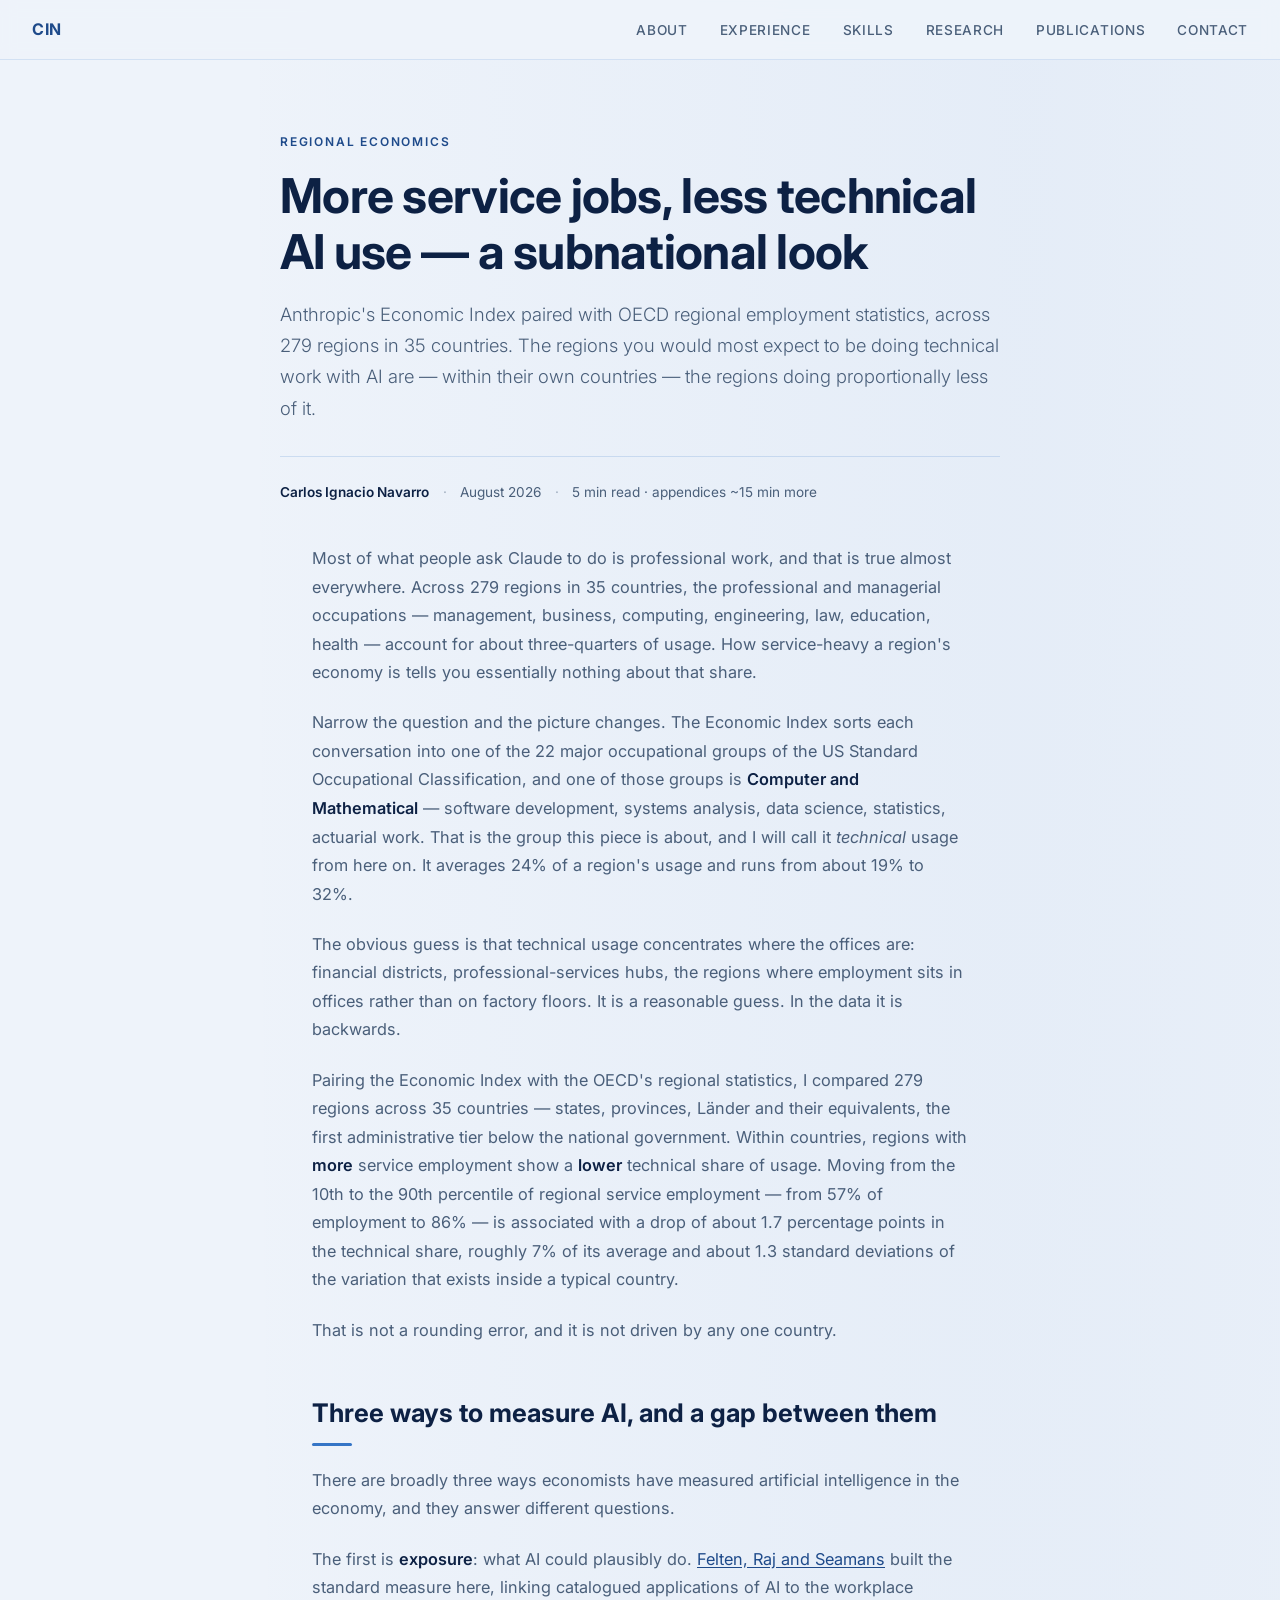
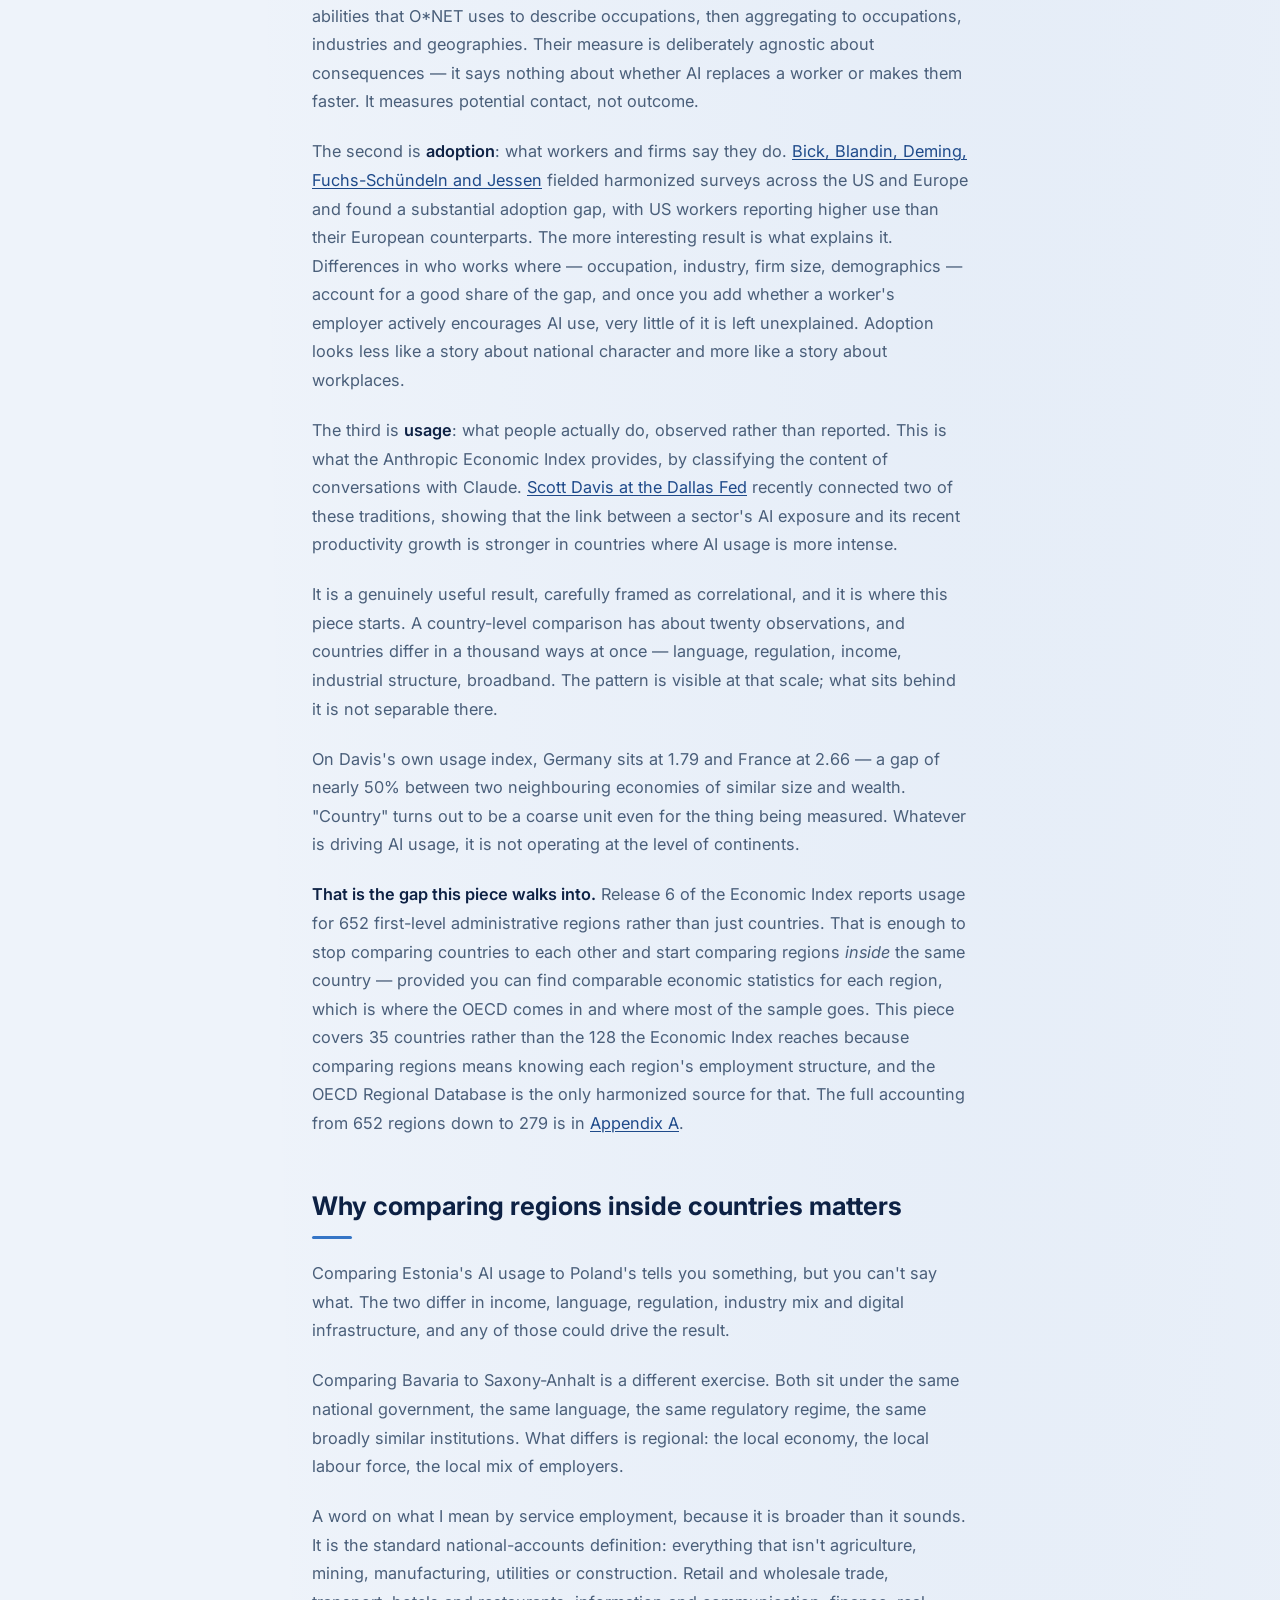
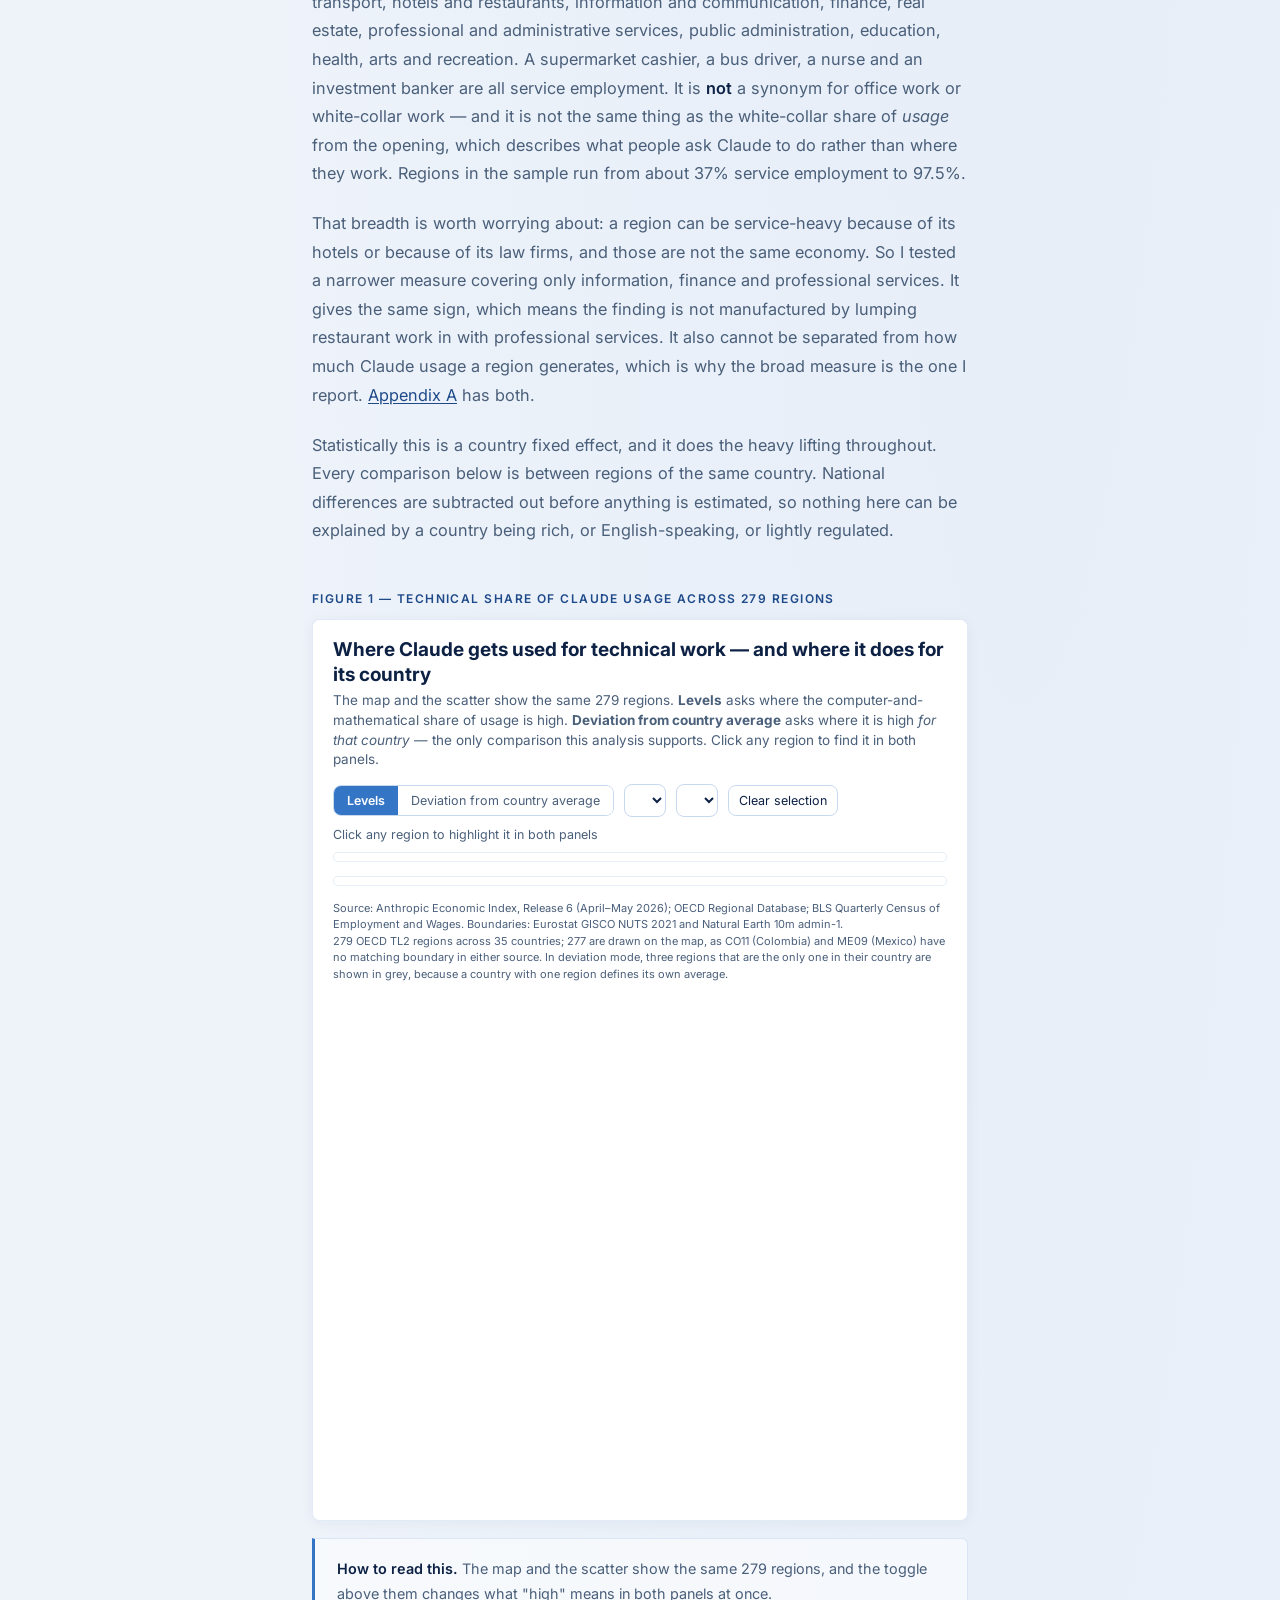
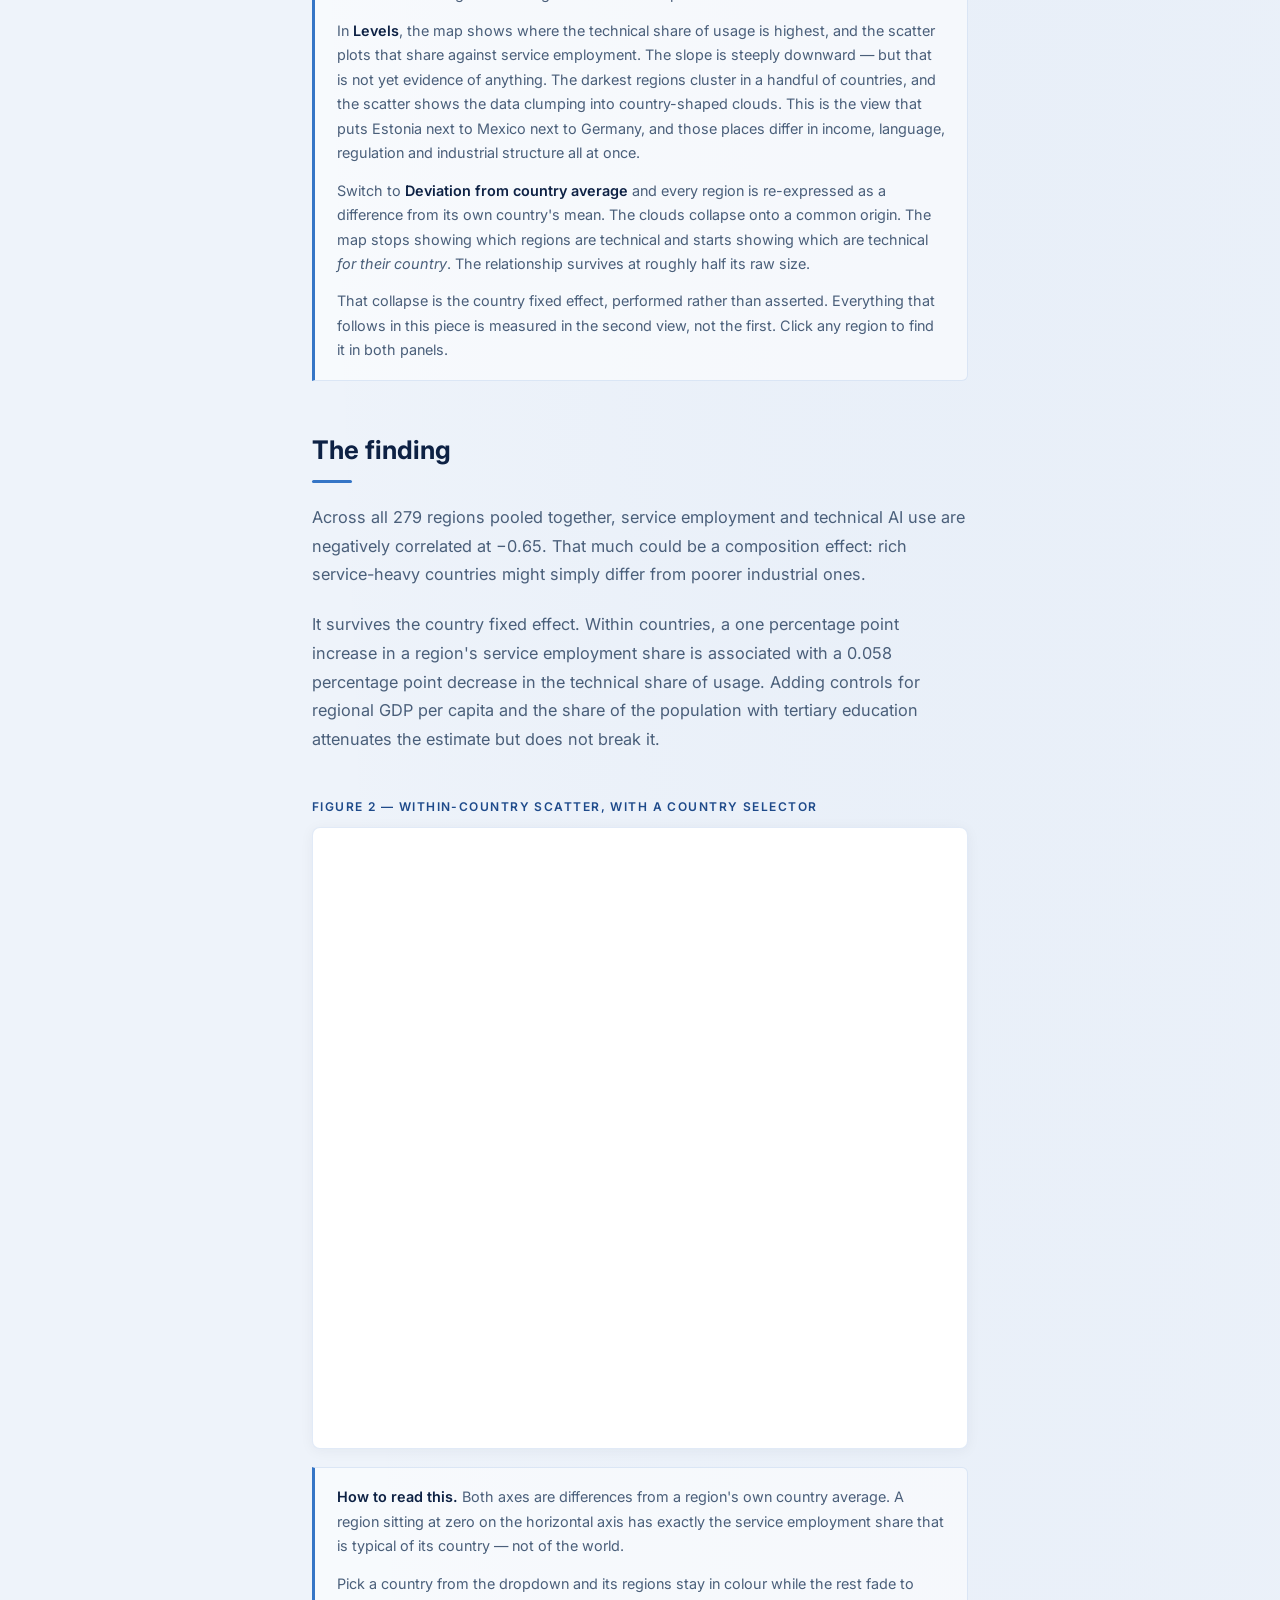
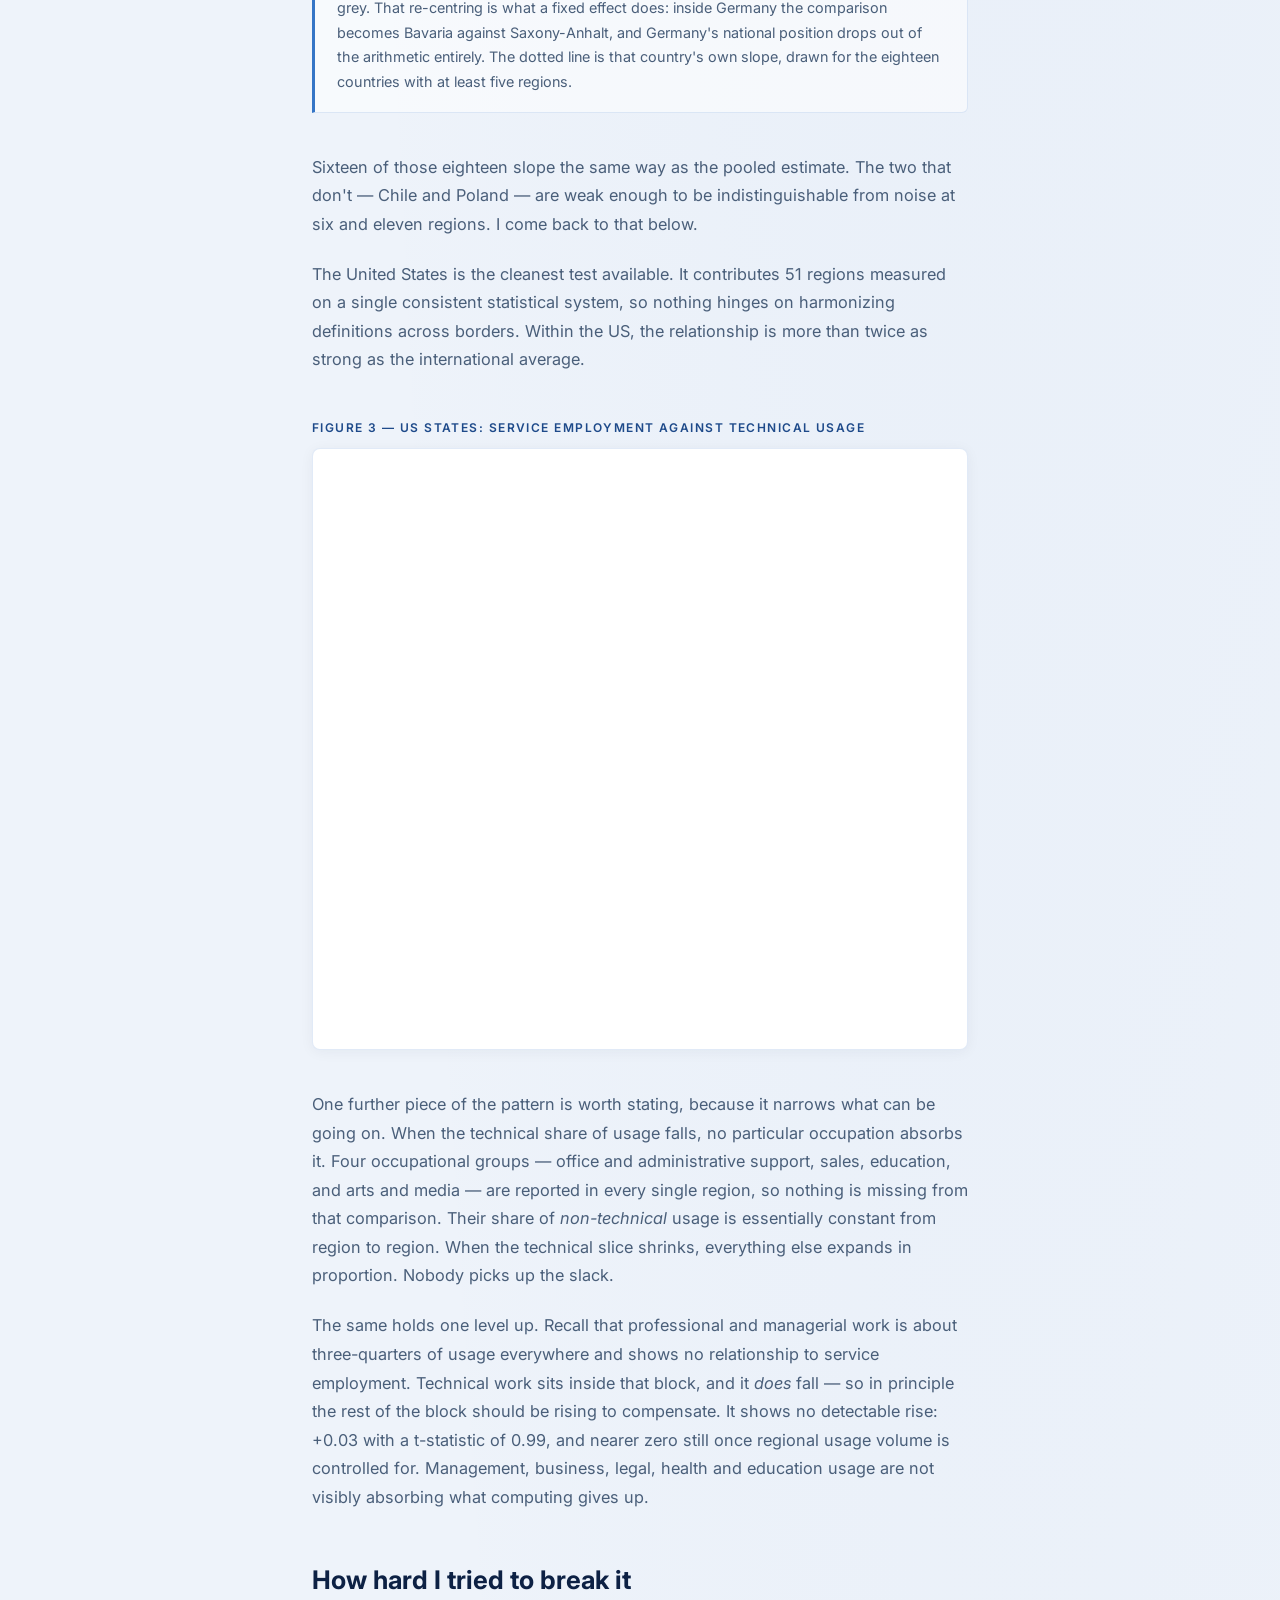
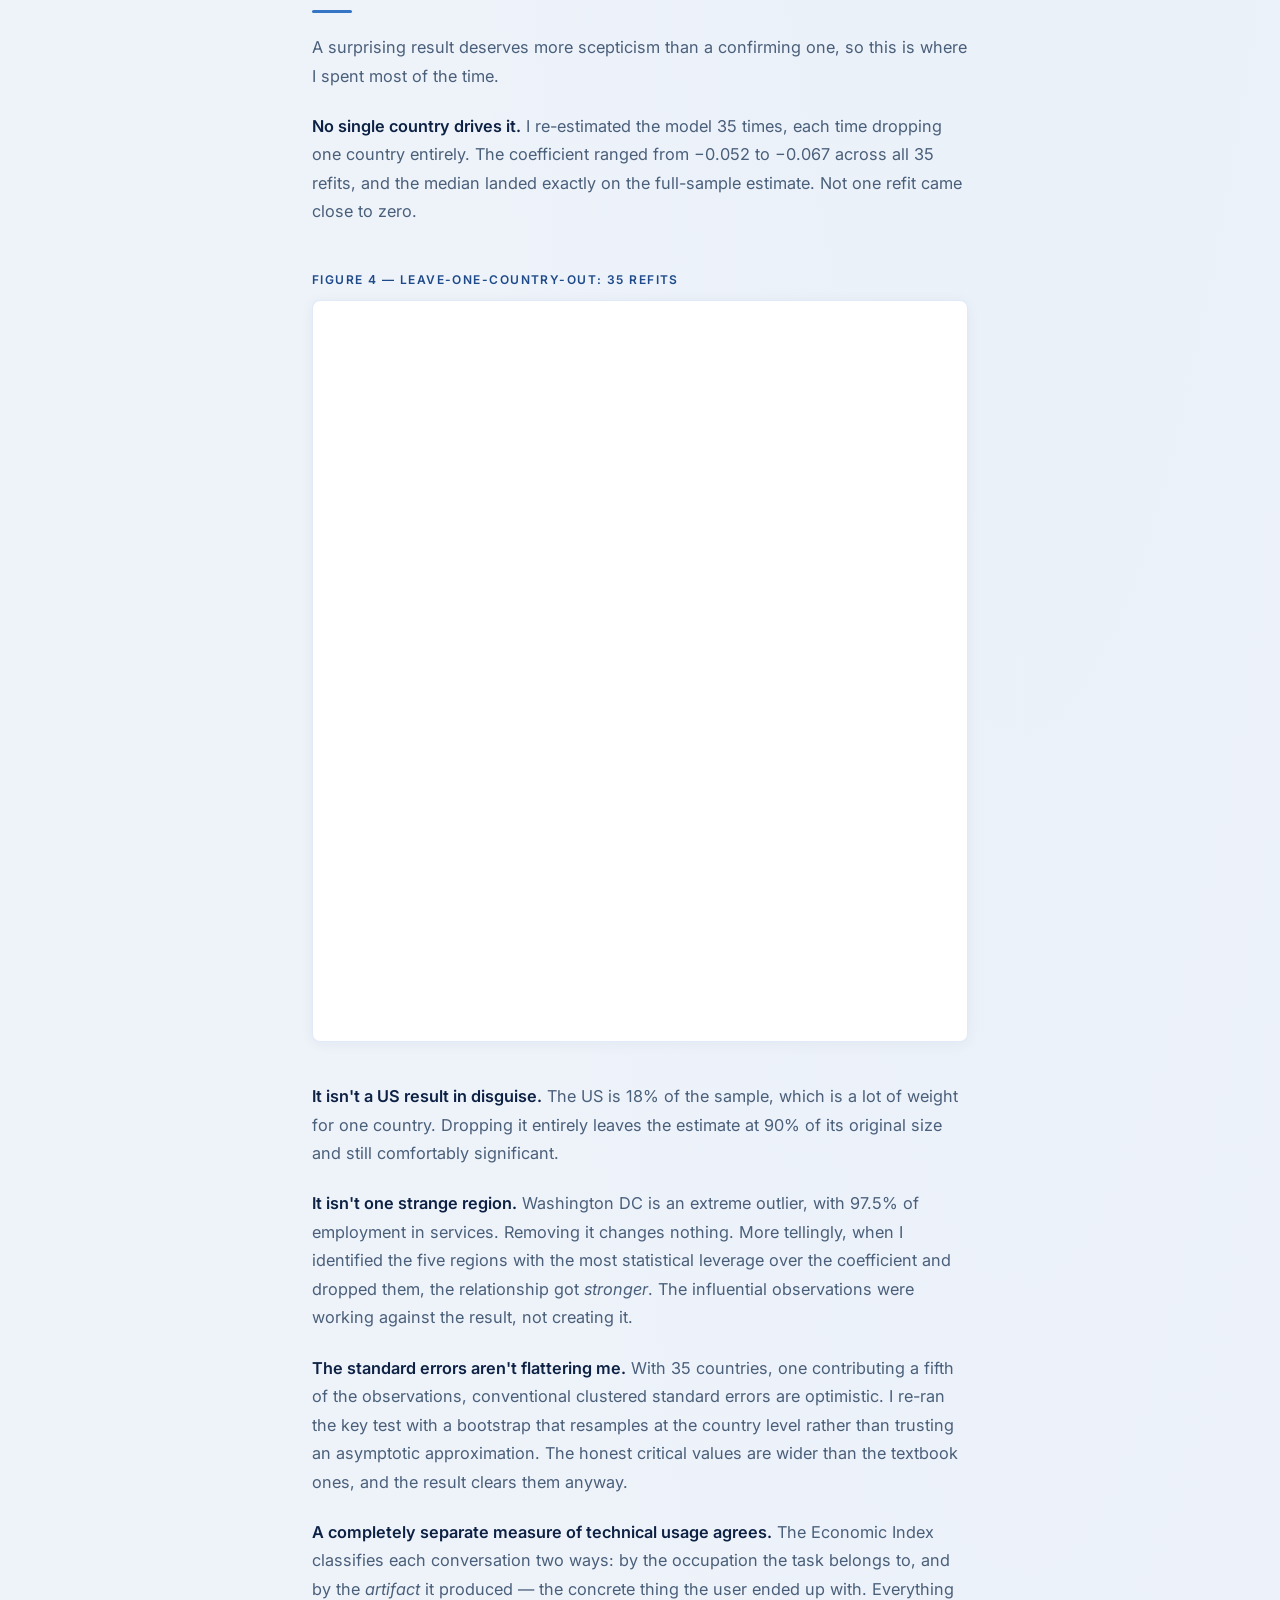
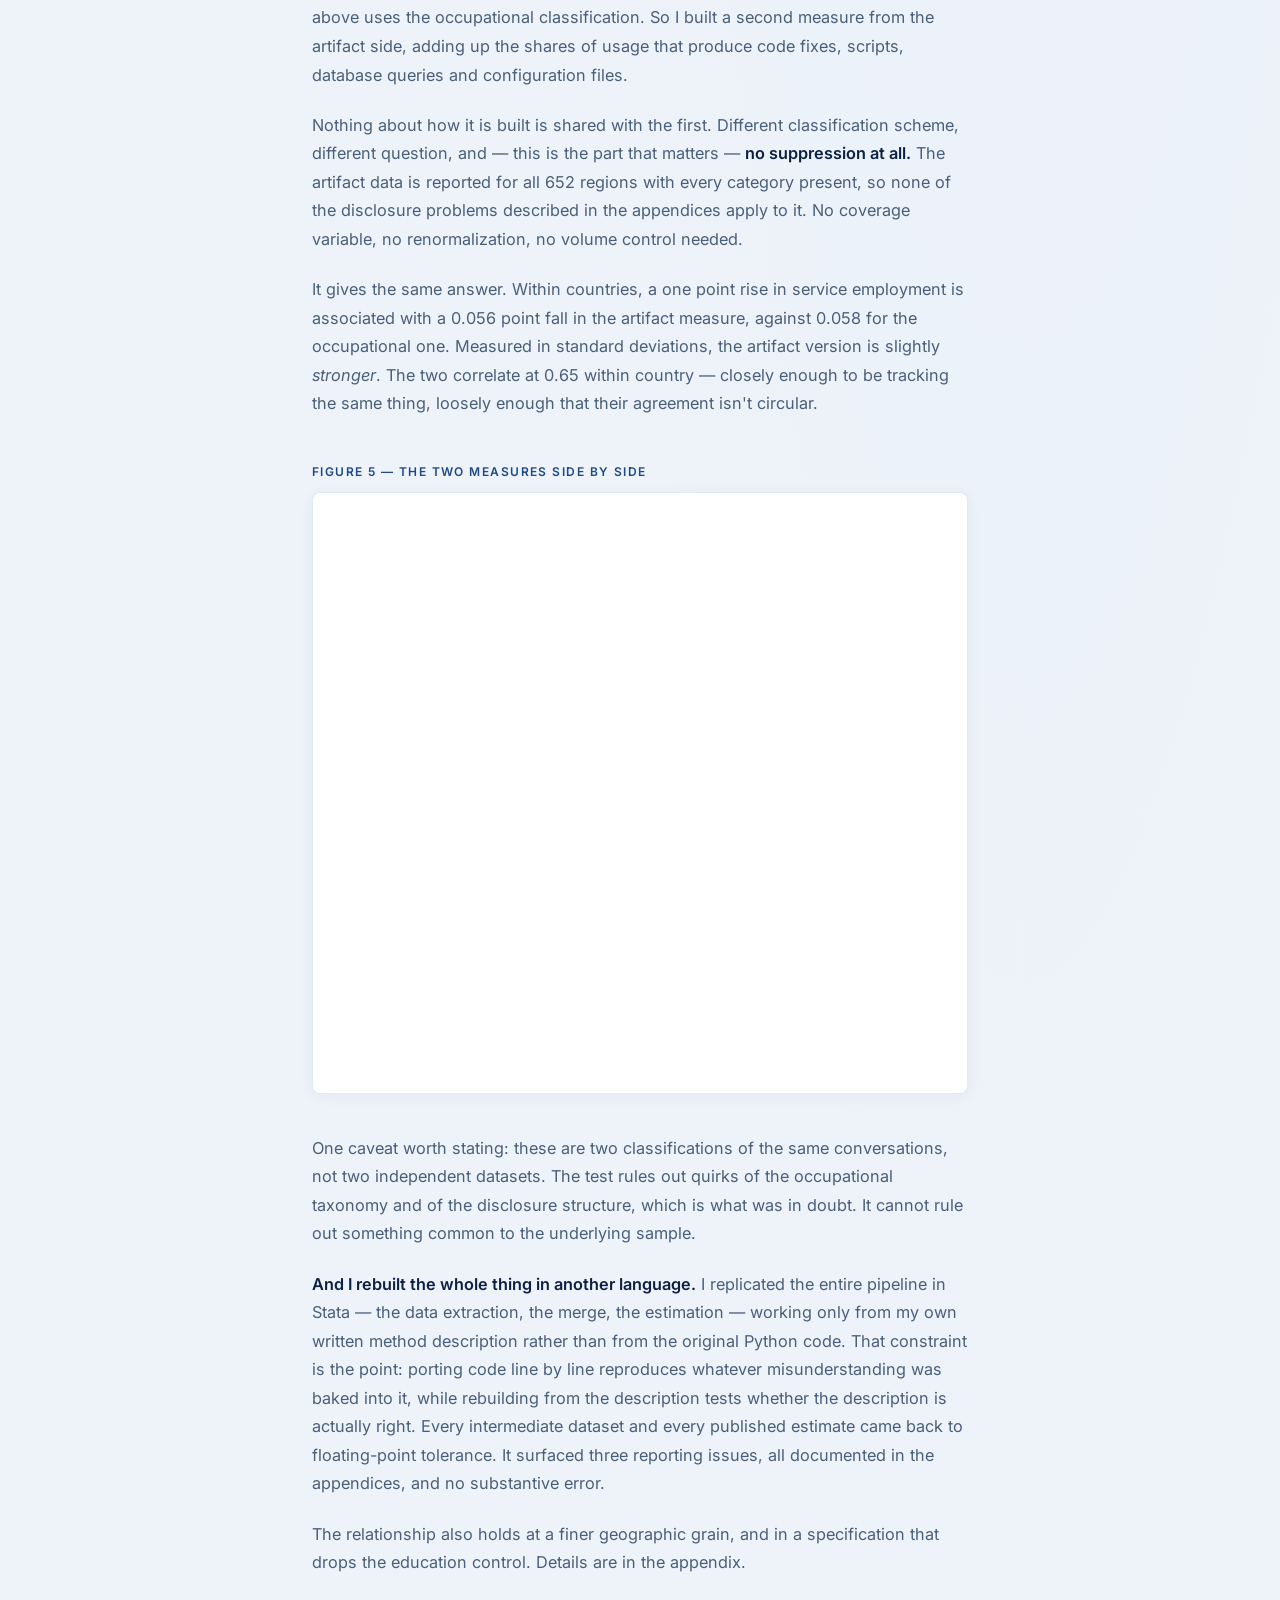
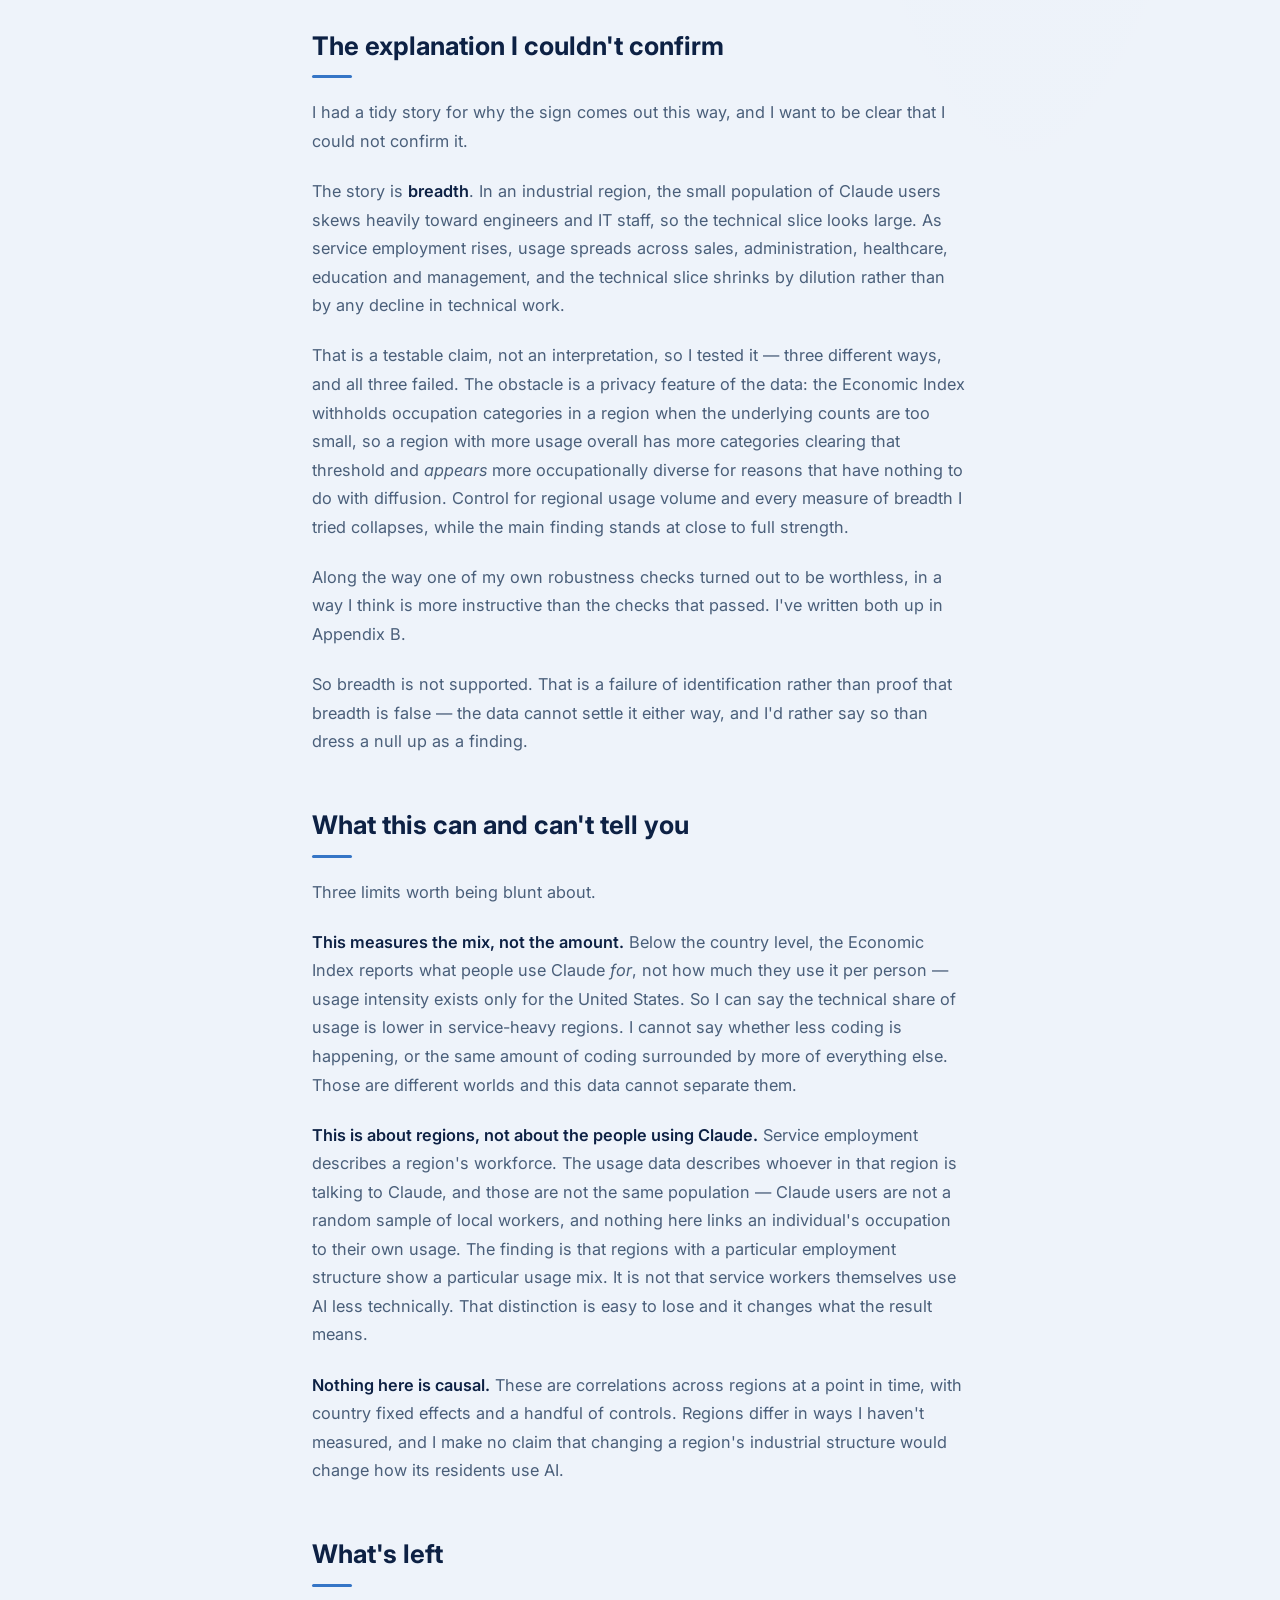
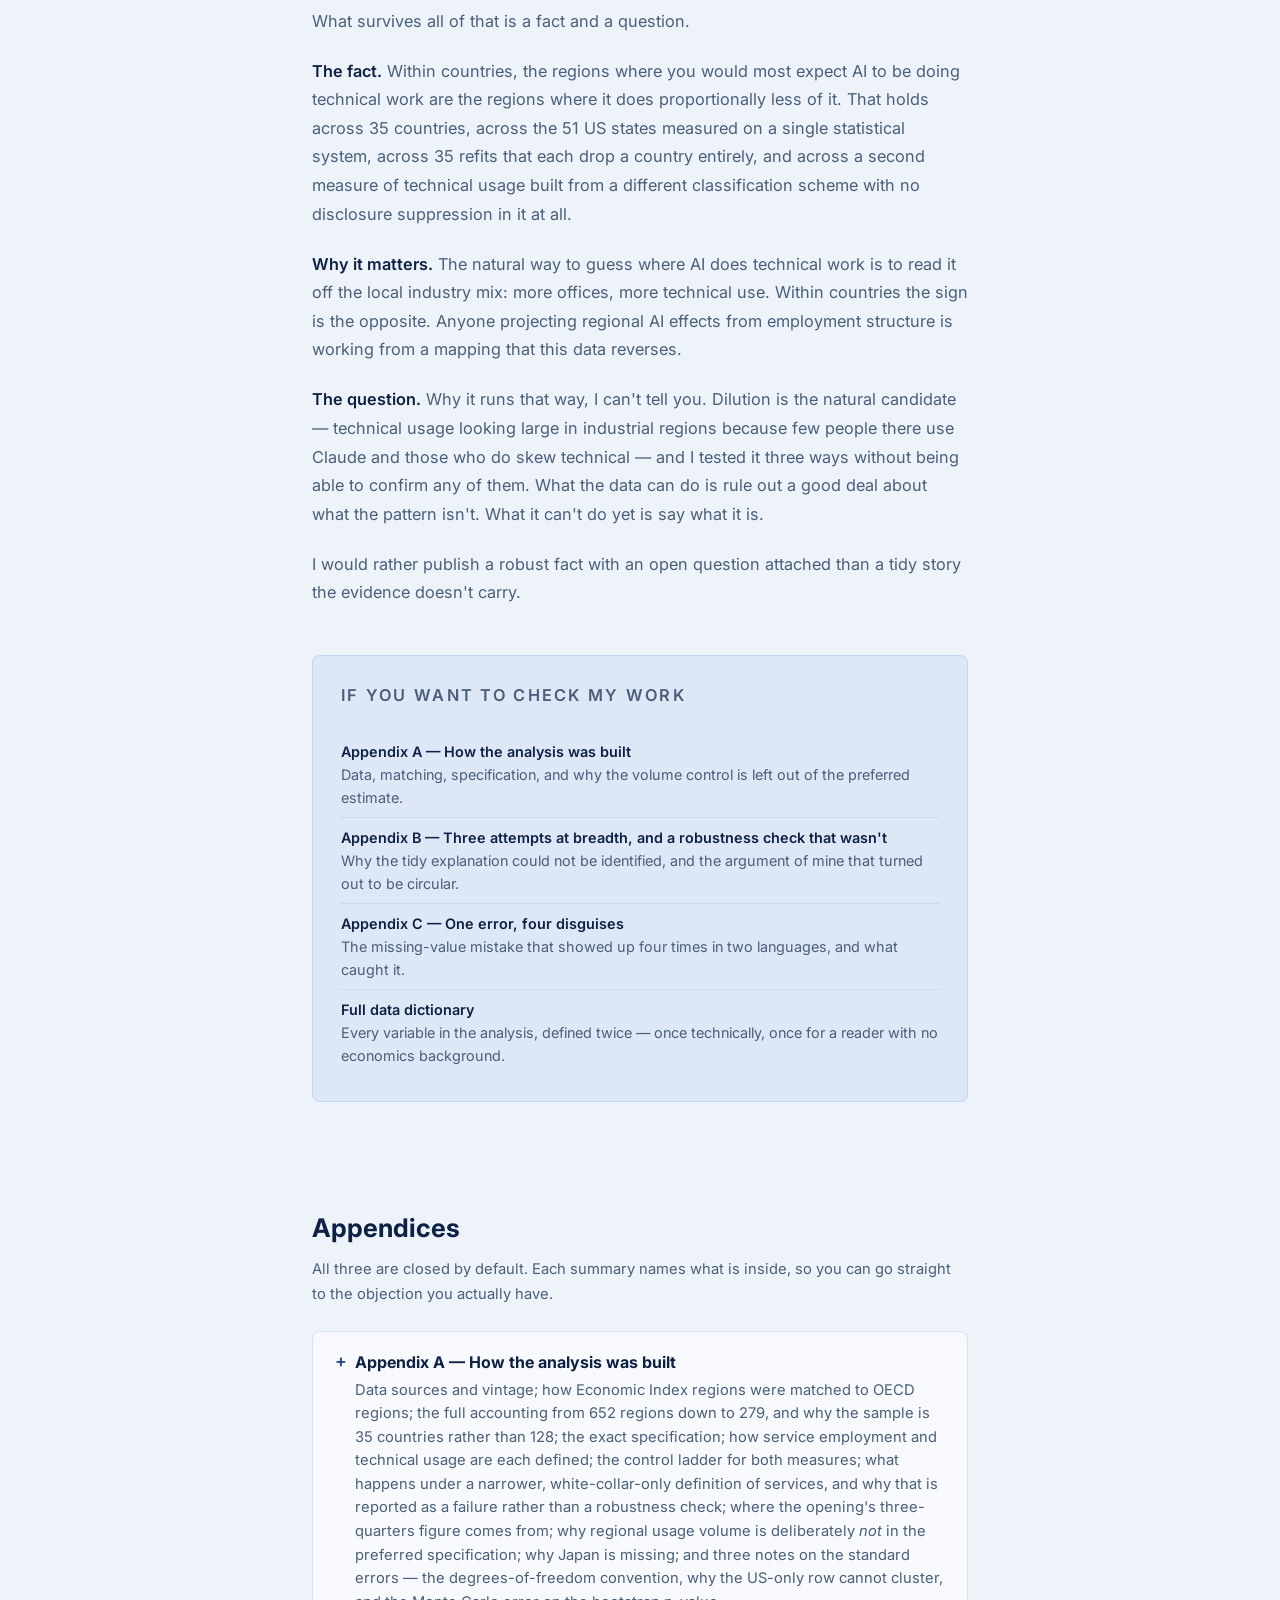
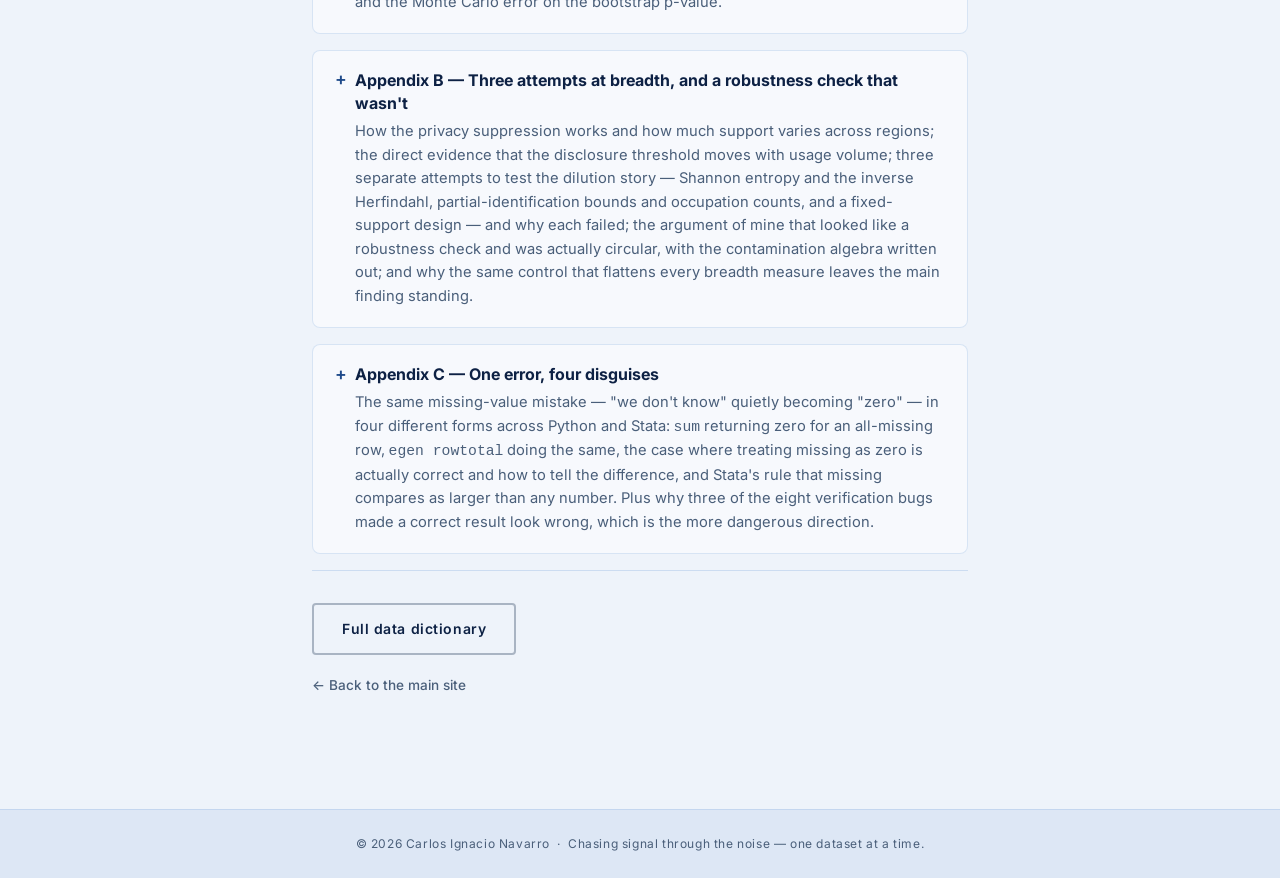
==== research/ai-usage-regional-economies/index.html @ 3ab02026 "Initial site upload Landing page, research article, data dictionary, and figures." ====
<!DOCTYPE html>
<html lang="en">
<head>
  <meta charset="UTF-8" />
  <meta name="viewport" content="width=device-width, initial-scale=1.0" />
  <title>More service jobs, less technical AI use — a subnational look</title>
  <meta name="description" content="Across 279 OECD regions in 35 countries, regions with more service employment show a lower share of AI usage going to technical work — within countries, not between them. Anthropic's Economic Index paired with OECD regional employment statistics." />
  <meta name="author" content="Carlos Ignacio Navarro" />
  <link rel="icon" href="../../favicon.svg" type="image/svg+xml" />

  <!-- PHASE 5: replace every https://SITE_BASE/ below with the live URL. -->
  <meta property="og:type" content="article" />
  <meta property="og:site_name" content="Carlos Ignacio Navarro" />
  <meta property="og:title" content="More service jobs, less technical AI use — a subnational look" />
  <meta property="og:description" content="Across 279 OECD regions in 35 countries, regions with more service employment show a lower share of AI usage going to technical work — within countries, not between them." />
  <meta property="og:url" content="https://SITE_BASE/research/ai-usage-regional-economies/" />
  <meta property="og:image" content="https://SITE_BASE/research/ai-usage-regional-economies/figures/fig2_linked_map_scatter_static.png" />
  <meta property="og:image:alt" content="A world map and a scatter plot showing the technical share of Claude usage falling as regional service employment rises, across 279 regions." />
  <meta property="article:published_time" content="2026-08-01" />
  <meta property="article:author" content="Carlos Ignacio Navarro" />

  <link rel="preconnect" href="https://fonts.googleapis.com" />
  <link rel="preconnect" href="https://fonts.gstatic.com" crossorigin />
  <link href="https://fonts.googleapis.com/css2?family=Inter:wght@300;400;500;600;700&display=swap" rel="stylesheet" />
  <link rel="stylesheet" href="../../styles.css" />
  <style>
    /* Article layout only. Tokens, nav, buttons, pills and the footer come
       from styles.css. This page deliberately uses <main>/<article> rather
       than <section> so the landing page's section rhythm does not apply. */

    .article {
      padding-top: 60px;
      background:
        radial-gradient(ellipse at 80% 0%, rgba(53, 117, 198, 0.05) 0%, transparent 55%),
        var(--bg-primary);
    }

    .measure {
      max-width: 720px;
      margin: 0 auto;
      padding: 0 2rem;
    }

    /* ── ARTICLE HEADER ── */
    .article-head { padding: 4.5rem 0 2.5rem; }

    .article-kicker {
      font-size: 0.75rem;
      font-weight: 600;
      letter-spacing: 0.15em;
      text-transform: uppercase;
      color: var(--accent-dark);
      margin-bottom: 1rem;
    }

    .article-title {
      font-size: clamp(1.9rem, 5vw, 3rem);
      font-weight: 700;
      line-height: 1.15;
      letter-spacing: -0.015em;
      margin-bottom: 1.25rem;
    }

    .article-standfirst {
      font-size: clamp(1rem, 2.2vw, 1.15rem);
      font-weight: 300;
      color: var(--text-secondary);
      margin-bottom: 2rem;
    }

    .article-byline {
      display: flex;
      flex-wrap: wrap;
      align-items: center;
      gap: 0.5rem 0.85rem;
      padding-top: 1.5rem;
      border-top: 1px solid rgba(53, 117, 198, 0.18);
      font-size: 0.85rem;
      color: var(--text-secondary);
    }

    .article-byline .author { font-weight: 600; color: var(--text-primary); }
    .article-byline .sep { color: rgba(74, 95, 122, 0.45); }

    /* ── BODY TYPOGRAPHY ── */
    .article-body { padding-bottom: 3rem; }

    .article-body h2 {
      font-size: clamp(1.3rem, 3vw, 1.6rem);
      font-weight: 700;
      line-height: 1.3;
      margin: 3.25rem 0 1.25rem;
    }

    .article-body h2::after {
      content: '';
      display: block;
      width: 40px;
      height: 3px;
      background: var(--accent);
      border-radius: 2px;
      margin-top: 0.85rem;
    }

    .article-body p {
      font-size: 1.02rem;
      line-height: 1.75;
      color: var(--text-secondary);
      margin-bottom: 1.35rem;
    }

    .article-body p strong { color: var(--text-primary); font-weight: 600; }
    .article-body a { color: var(--accent-dark); text-decoration: underline; text-underline-offset: 2px; }
    .article-body a:hover { color: var(--accent-dark); }

    .lede { font-size: 1.1rem; color: var(--text-primary); }

    /* ── FIGURES ── */
    .figure-block { margin: 2.75rem 0 2.5rem; }

    .figure-cap {
      font-size: 0.75rem;
      font-weight: 600;
      letter-spacing: 0.12em;
      text-transform: uppercase;
      color: var(--accent-dark);
      margin-bottom: 0.6rem;
    }

    .figure-frame {
      background: #ffffff;
      border: 1px solid rgba(53, 117, 198, 0.15);
      border-radius: 8px;
      overflow: hidden;
      box-shadow: 0 2px 14px rgba(13, 33, 68, 0.05);
    }

    .figure-frame iframe {
      display: block;
      width: 100%;
      border: 0;
    }

    .figure-note {
      background: rgba(255, 255, 255, 0.55);
      border: 1px solid rgba(53, 117, 198, 0.14);
      border-left: 3px solid var(--accent);
      border-radius: 0 6px 6px 0;
      padding: 1.1rem 1.35rem;
      margin-top: 1.1rem;
    }

    .figure-note p {
      font-size: 0.9rem;
      line-height: 1.7;
      margin-bottom: 0.8rem;
    }

    .figure-note p:last-child { margin-bottom: 0; }

    /* Wide figures: interactive above 900px, static fallback below. */
    .wide-fallback { display: none; }

    .wide-fallback img {
      display: block;
      width: 100%;
      height: auto;
      border-radius: 8px;
      border: 1px solid rgba(53, 117, 198, 0.15);
    }

    .wide-fallback .fallback-note {
      font-size: 0.85rem;
      color: var(--text-secondary);
      margin-top: 0.75rem;
    }

    @media (max-width: 900px) {
      .wide-only { display: none; }
      .wide-fallback { display: block; }
    }

    /* ── JUMP BLOCK ── */
    .jump {
      background: var(--bg-secondary);
      border: 1px solid rgba(53, 117, 198, 0.16);
      border-radius: 8px;
      padding: 1.6rem 1.75rem;
      margin: 3rem 0 1rem;
    }

    .jump-title {
      font-size: 0.75rem;
      font-weight: 600;
      letter-spacing: 0.14em;
      text-transform: uppercase;
      color: var(--accent-dark);
      margin-bottom: 0.9rem;
    }

    .jump ul { list-style: none; }

    .jump li {
      padding: 0.5rem 0;
      border-bottom: 1px solid rgba(53, 117, 198, 0.12);
      font-size: 0.9rem;
      line-height: 1.6;
    }

    .jump li:last-child { border-bottom: 0; }

    .jump a {
      color: var(--text-primary);
      font-weight: 600;
      text-decoration: none;
    }

    .jump a:hover { color: var(--accent-dark); }
    .jump .jump-desc { color: var(--text-secondary); font-weight: 400; }

    /* ── APPENDICES ── */
    .appendices { padding-bottom: 4rem; }

    .appendices > h2 {
      font-size: clamp(1.3rem, 3vw, 1.6rem);
      font-weight: 700;
      margin: 2.5rem 0 0.5rem;
    }

    .appendix-intro {
      font-size: 0.92rem;
      color: var(--text-secondary);
      margin-bottom: 1.5rem;
    }

    details.appendix {
      background: rgba(255, 255, 255, 0.5);
      border: 1px solid rgba(53, 117, 198, 0.16);
      border-radius: 8px;
      margin-bottom: 1rem;
      overflow: hidden;
    }

    details.appendix > summary {
      cursor: pointer;
      list-style: none;
      padding: 1.15rem 1.5rem 1.15rem 2.6rem;
      position: relative;
      font-size: 0.92rem;
      line-height: 1.6;
      color: var(--text-secondary);
    }

    details.appendix > summary::-webkit-details-marker { display: none; }

    details.appendix > summary::before {
      content: '+';
      position: absolute;
      left: 1.35rem;
      top: 1.05rem;
      font-size: 1.1rem;
      font-weight: 600;
      color: var(--accent-dark);
      line-height: 1.4;
    }

    details.appendix[open] > summary::before { content: '−'; }
    details.appendix > summary:hover { background: rgba(53, 117, 198, 0.04); }
    details.appendix[open] > summary { border-bottom: 1px solid rgba(53, 117, 198, 0.14); }

    /* A real <h3> so the appendix titles appear in the document outline,
       with the summary's own type scale reapplied. */
    .appendix-name {
      display: block;
      font-size: 1rem;
      font-weight: 700;
      line-height: 1.45;
      color: var(--text-primary);
      margin-bottom: 0.3rem;
    }

    .appendix-content { padding: 1.5rem 1.6rem 0.5rem; }

    .appendix-content h4 {
      font-size: 0.95rem;
      font-weight: 700;
      color: var(--text-primary);
      margin: 1.75rem 0 0.6rem;
    }

    .appendix-content h4:first-child { margin-top: 0; }

    .appendix-content p {
      font-size: 0.92rem;
      line-height: 1.72;
      color: var(--text-secondary);
      margin-bottom: 1.1rem;
    }

    .appendix-content p strong { color: var(--text-primary); font-weight: 600; }
    .appendix-content em { font-style: italic; }
    .appendix-content a { color: var(--accent-dark); text-decoration: underline; text-underline-offset: 2px; }

    .appendix-content code {
      font-family: ui-monospace, 'SFMono-Regular', Menlo, Consolas, monospace;
      font-size: 0.85em;
      background: rgba(53, 117, 198, 0.08);
      border-radius: 3px;
      padding: 0.1em 0.35em;
    }

    /* ── TABLES ── */
    .spec-table {
      width: 100%;
      border-collapse: collapse;
      margin: 0.5rem 0 1.4rem;
      font-size: 0.85rem;
    }

    .spec-table th,
    .spec-table td {
      text-align: left;
      padding: 0.6rem 0.75rem;
      border-bottom: 1px solid rgba(53, 117, 198, 0.14);
    }

    .spec-table th {
      font-size: 0.7rem;
      font-weight: 700;
      letter-spacing: 0.1em;
      text-transform: uppercase;
      color: var(--accent-dark);
    }

    .spec-table td { color: var(--text-secondary); }
    .spec-table td:not(:first-child) { font-variant-numeric: tabular-nums; }
    .spec-table tr.preferred td { color: var(--text-primary); font-weight: 600; }

    /* ── CLOSING LINKS ── */
    .article-links {
      border-top: 1px solid rgba(53, 117, 198, 0.18);
      padding: 2rem 0 1rem;
      display: flex;
      flex-wrap: wrap;
      gap: 0.75rem;
    }

    .back-link {
      display: inline-block;
      padding-bottom: 3rem;
      font-size: 0.85rem;
      font-weight: 500;
      color: var(--text-secondary);
      text-decoration: none;
    }

    .back-link:hover { color: var(--accent-dark); }

    @media (max-width: 700px) {
      .article-head { padding: 3rem 0 2rem; }
      .measure { padding: 0 1.5rem; }
      .appendix-content { padding: 1.25rem 1.2rem 0.5rem; }
      details.appendix > summary { padding: 1rem 1.1rem 1rem 2.4rem; }
    }
  </style>
</head>
<body>

<!-- ── NAV ── -->
<nav>
  <a class="nav-logo" href="../../index.html">CIN</a>
  <ul class="nav-links" id="nav-links">
    <li><a href="../../index.html#about">About</a></li>
    <li><a href="../../index.html#experience">Experience</a></li>
    <li><a href="../../index.html#skills">Skills</a></li>
    <li><a href="index.html">Research</a></li>
    <li><a href="../../index.html#publications">Publications</a></li>
    <li><a href="../../index.html#contact">Contact</a></li>
  </ul>
  <button class="nav-toggle" id="nav-toggle" aria-label="Toggle menu">
    <span></span><span></span><span></span>
  </button>
</nav>

<main class="article">
  <article>

    <!-- ── HEADER ── -->
    <header class="article-head measure">
      <p class="article-kicker">Regional economics</p>
      <h1 class="article-title">More service jobs, less technical AI use — a subnational look</h1>
      <p class="article-standfirst">
        Anthropic's Economic Index paired with OECD regional employment statistics, across
        279 regions in 35 countries. The regions you would most expect to be doing technical
        work with AI are — within their own countries — the regions doing proportionally less
        of it.
      </p>
      <div class="article-byline">
        <span class="author">Carlos Ignacio Navarro</span>
        <span class="sep">·</span>
        <span>August 2026</span>
        <span class="sep">·</span>
        <span>5 min read · appendices ~15 min more</span>
      </div>
    </header>

    <!-- ── BODY ── -->
    <div class="article-body measure">

      <p class="lede">
        Most of what people ask Claude to do is professional work, and that is true almost
        everywhere. Across 279 regions in 35 countries, the professional and managerial
        occupations — management, business, computing, engineering, law, education, health —
        account for about three-quarters of usage. How service-heavy a region's economy is
        tells you essentially nothing about that share.
      </p>

      <p>
        Narrow the question and the picture changes. The Economic Index sorts each conversation
        into one of the 22 major occupational groups of the US Standard Occupational
        Classification, and one of those groups is <strong>Computer and Mathematical</strong> —
        software development, systems analysis, data science, statistics, actuarial work. That
        is the group this piece is about, and I will call it <em>technical</em> usage from here
        on. It averages 24% of a region's usage and runs from about 19% to 32%.
      </p>

      <p>
        The obvious guess is that technical usage concentrates where the offices are: financial
        districts, professional-services hubs, the regions where employment sits in offices
        rather than on factory floors. It is a reasonable guess. In the data it is backwards.
      </p>

      <p>
        Pairing the Economic Index with the OECD's regional statistics, I compared 279 regions
        across 35 countries — states, provinces, Länder and their equivalents, the first
        administrative tier below the national government. Within countries, regions with
        <strong>more</strong> service employment show a <strong>lower</strong> technical share
        of usage. Moving from the 10th to the 90th percentile of regional service employment —
        from 57% of employment to 86% — is associated with a drop of about 1.7 percentage
        points in the technical share, roughly 7% of its average and about 1.3 standard
        deviations of the variation that exists inside a typical country.
      </p>

      <p>
        That is not a rounding error, and it is not driven by any one country.
      </p>

      <h2>Three ways to measure AI, and a gap between them</h2>

      <p>
        There are broadly three ways economists have measured artificial intelligence in the
        economy, and they answer different questions.
      </p>

      <p>
        The first is <strong>exposure</strong>: what AI could plausibly do.
        <a href="https://sms.onlinelibrary.wiley.com/doi/full/10.1002/smj.3286" target="_blank" rel="noopener">Felten,
        Raj and Seamans</a> built the standard measure here, linking catalogued applications of AI to the
        workplace abilities that O*NET uses to describe occupations, then aggregating to
        occupations, industries and geographies. Their measure is deliberately agnostic about
        consequences — it says nothing about whether AI replaces a worker or makes them faster.
        It measures potential contact, not outcome.
      </p>

      <p>
        The second is <strong>adoption</strong>: what workers and firms say they do.
        <a href="https://www.nber.org/papers/w34995" target="_blank" rel="noopener">Bick,
        Blandin, Deming, Fuchs-Schündeln and Jessen</a> fielded harmonized surveys across the US
        and Europe and found a substantial adoption gap, with US workers reporting higher use
        than their European counterparts. The more interesting result is what explains it.
        Differences in who works where — occupation, industry, firm size, demographics —
        account for a good share of the gap, and once you add whether a worker's employer
        actively encourages AI use, very little of it is left unexplained. Adoption looks less
        like a story about national character and more like a story about workplaces.
      </p>

      <p>
        The third is <strong>usage</strong>: what people actually do, observed rather than
        reported. This is what the Anthropic Economic Index provides, by classifying the
        content of conversations with Claude.
        <a href="https://www.dallasfed.org/research/economics/2026/0707" target="_blank" rel="noopener">Scott
        Davis at the Dallas Fed</a> recently connected two of these traditions, showing that the
        link between a sector's AI exposure and its recent productivity growth is stronger in
        countries where AI usage is more intense.
      </p>

      <p>
        It is a genuinely useful result, carefully framed as correlational, and it is where this
        piece starts. A country-level comparison has about twenty observations, and countries
        differ in a thousand ways at once — language, regulation, income, industrial structure,
        broadband. The pattern is visible at that scale; what sits behind it is not separable
        there.
      </p>

      <p>
        On Davis's own usage index, Germany sits at 1.79 and France at 2.66 — a gap of nearly
        50% between two neighbouring economies of similar size and wealth. "Country" turns out
        to be a coarse unit even for the thing being measured. Whatever is driving AI usage, it
        is not operating at the level of continents.
      </p>

      <p>
        <strong>That is the gap this piece walks into.</strong> Release 6 of the Economic Index
        reports usage for 652 first-level administrative regions rather than just countries.
        That is enough to stop comparing countries to each other and start comparing regions
        <em>inside</em> the same country — provided you can find comparable economic statistics
        for each region, which is where the OECD comes in and where most of the sample goes.
        This piece covers 35 countries rather than the 128 the Economic Index reaches because
        comparing regions means knowing each region's employment structure, and the OECD
        Regional Database is the only harmonized source for that. The full accounting from 652
        regions down to 279 is in <a href="#appendix-a">Appendix A</a>.
      </p>

      <h2>Why comparing regions inside countries matters</h2>

      <p>
        Comparing Estonia's AI usage to Poland's tells you something, but you can't say what.
        The two differ in income, language, regulation, industry mix and digital infrastructure,
        and any of those could drive the result.
      </p>

      <p>
        Comparing Bavaria to Saxony-Anhalt is a different exercise. Both sit under the same
        national government, the same language, the same regulatory regime, the same broadly
        similar institutions. What differs is regional: the local economy, the local labour
        force, the local mix of employers.
      </p>

      <p>
        A word on what I mean by service employment, because it is broader than it sounds. It
        is the standard national-accounts definition: everything that isn't agriculture, mining,
        manufacturing, utilities or construction. Retail and wholesale trade, transport, hotels
        and restaurants, information and communication, finance, real estate, professional and
        administrative services, public administration, education, health, arts and recreation.
        A supermarket cashier, a bus driver, a nurse and an investment banker are all service
        employment. It is <strong>not</strong> a synonym for office work or white-collar work —
        and it is not the same thing as the white-collar share of <em>usage</em> from the
        opening, which describes what people ask Claude to do rather than where they work.
        Regions in the sample run from about 37% service employment to 97.5%.
      </p>

      <p>
        That breadth is worth worrying about: a region can be service-heavy because of its
        hotels or because of its law firms, and those are not the same economy. So I tested a
        narrower measure covering only information, finance and professional services. It gives
        the same sign, which means the finding is not manufactured by lumping restaurant work in
        with professional services. It also cannot be separated from how much Claude usage a
        region generates, which is why the broad measure is the one I report.
        <a href="#appendix-a">Appendix A</a> has both.
      </p>

      <p>
        Statistically this is a country fixed effect, and it does the heavy lifting throughout.
        Every comparison below is between regions of the same country. National differences are
        subtracted out before anything is estimated, so nothing here can be explained by a
        country being rich, or English-speaking, or lightly regulated.
      </p>

      <!-- FIGURE 1 -->
      <figure class="figure-block">
        <figcaption class="figure-cap">Figure 1 — Technical share of Claude usage across 279 regions</figcaption>
        <div class="figure-frame wide-only">
          <iframe src="figures/fig2_linked_map_scatter.html"
                  height="900"
                  loading="lazy"
                  title="Linked map and scatter: technical share of Claude usage across 279 regions, with a levels and deviation-from-country-average toggle"></iframe>
        </div>
        <div class="wide-fallback">
          <img src="figures/fig2_linked_map_scatter_static.png"
               alt="Map and scatter plot showing the technical share of Claude usage across 279 regions, with a downward-sloping relationship against service employment."
               onerror="this.style.display='none'" />
          <p class="fallback-note">
            The interactive version of this figure needs a wider screen —
            <a href="figures/fig2_linked_map_scatter.html" target="_blank" rel="noopener">open it in a new tab</a>.
          </p>
        </div>
        <div class="figure-note">
          <p><strong>How to read this.</strong> The map and the scatter show the same 279 regions,
          and the toggle above them changes what "high" means in both panels at once.</p>
          <p>In <strong>Levels</strong>, the map shows where the technical share of usage is
          highest, and the scatter plots that share against service employment. The
          slope is steeply downward — but that is not yet evidence of anything. The darkest regions
          cluster in a handful of countries, and the scatter shows the data clumping into
          country-shaped clouds. This is the view that puts Estonia next to Mexico next to Germany,
          and those places differ in income, language, regulation and industrial structure all at once.</p>
          <p>Switch to <strong>Deviation from country average</strong> and every region is
          re-expressed as a difference from its own country's mean. The clouds collapse onto a
          common origin. The map stops showing which regions are technical and starts showing which
          are technical <em>for their country</em>. The relationship survives at roughly half its
          raw size.</p>
          <p>That collapse is the country fixed effect, performed rather than asserted. Everything
          that follows in this piece is measured in the second view, not the first. Click any region
          to find it in both panels.</p>
        </div>
      </figure>

      <h2>The finding</h2>

      <p>
        Across all 279 regions pooled together, service employment and technical AI use are
        negatively correlated at −0.65. That much could be a composition effect: rich
        service-heavy countries might simply differ from poorer industrial ones.
      </p>

      <p>
        It survives the country fixed effect. Within countries, a one percentage point increase
        in a region's service employment share is associated with a 0.058 percentage point
        decrease in the technical share of usage. Adding controls for regional GDP per capita
        and the share of the population with tertiary education attenuates the estimate but does
        not break it.
      </p>

      <!-- FIGURE 2 -->
      <figure class="figure-block">
        <figcaption class="figure-cap">Figure 2 — Within-country scatter, with a country selector</figcaption>
        <div class="figure-frame">
          <iframe src="figures/fig2_within_scatter.html"
                  height="620"
                  loading="lazy"
                  title="Within-country scatter: every region as a deviation from its own country's average, with a country selector"></iframe>
        </div>
        <div class="figure-note">
          <p><strong>How to read this.</strong> Both axes are differences from a region's own
          country average. A region sitting at zero on the horizontal axis has exactly the service
          employment share that is typical of its country — not of the world.</p>
          <p>Pick a country from the dropdown and its regions stay in colour while the rest fade to
          grey. That re-centring is what a fixed effect does: inside Germany the comparison becomes
          Bavaria against Saxony-Anhalt, and Germany's national position drops out of the arithmetic
          entirely. The dotted line is that country's own slope, drawn for the eighteen countries
          with at least five regions.</p>
        </div>
      </figure>

      <p>
        Sixteen of those eighteen slope the same way as the pooled estimate. The two that don't —
        Chile and Poland — are weak enough to be indistinguishable from noise at six and eleven
        regions. I come back to that below.
      </p>

      <p>
        The United States is the cleanest test available. It contributes 51 regions measured on a
        single consistent statistical system, so nothing hinges on harmonizing definitions across
        borders. Within the US, the relationship is more than twice as strong as the international
        average.
      </p>

      <!-- FIGURE 3 -->
      <figure class="figure-block">
        <figcaption class="figure-cap">Figure 3 — US states: service employment against technical usage</figcaption>
        <div class="figure-frame">
          <iframe src="figures/fig3_us_states.html"
                  height="600"
                  loading="lazy"
                  title="Scatter plot of 51 US states: service employment share against technical share of Claude usage"></iframe>
        </div>
      </figure>

      <p>
        One further piece of the pattern is worth stating, because it narrows what can be going on.
        When the technical share of usage falls, no particular occupation absorbs it. Four
        occupational groups — office and administrative support, sales, education, and arts and
        media — are reported in every single region, so nothing is missing from that comparison.
        Their share of <em>non-technical</em> usage is essentially constant from region to region.
        When the technical slice shrinks, everything else expands in proportion. Nobody picks up
        the slack.
      </p>

      <p>
        The same holds one level up. Recall that professional and managerial work is about
        three-quarters of usage everywhere and shows no relationship to service employment.
        Technical work sits inside that block, and it <em>does</em> fall — so in principle the
        rest of the block should be rising to compensate. It shows no detectable rise: +0.03
        with a t-statistic of 0.99, and nearer zero still once regional usage volume is
        controlled for. Management, business, legal, health and education usage are not visibly
        absorbing what computing gives up.
      </p>

      <h2>How hard I tried to break it</h2>

      <p>
        A surprising result deserves more scepticism than a confirming one, so this is where I
        spent most of the time.
      </p>

      <p>
        <strong>No single country drives it.</strong> I re-estimated the model 35 times, each time
        dropping one country entirely. The coefficient ranged from −0.052 to −0.067 across all 35
        refits, and the median landed exactly on the full-sample estimate. Not one refit came close
        to zero.
      </p>

      <!-- FIGURE 4 -->
      <figure class="figure-block">
        <figcaption class="figure-cap">Figure 4 — Leave-one-country-out: 35 refits</figcaption>
        <div class="figure-frame">
          <iframe src="figures/fig4_loo.html"
                  height="740"
                  loading="lazy"
                  title="Sorted dot plot of the service employment coefficient across 35 leave-one-country-out refits"></iframe>
        </div>
      </figure>

      <p>
        <strong>It isn't a US result in disguise.</strong> The US is 18% of the sample, which is a
        lot of weight for one country. Dropping it entirely leaves the estimate at 90% of its
        original size and still comfortably significant.
      </p>

      <p>
        <strong>It isn't one strange region.</strong> Washington DC is an extreme outlier, with
        97.5% of employment in services. Removing it changes nothing. More tellingly, when I
        identified the five regions with the most statistical leverage over the coefficient and
        dropped them, the relationship got <em>stronger</em>. The influential observations were
        working against the result, not creating it.
      </p>

      <p>
        <strong>The standard errors aren't flattering me.</strong> With 35 countries, one
        contributing a fifth of the observations, conventional clustered standard errors are
        optimistic. I re-ran the key test with a bootstrap that resamples at the country level
        rather than trusting an asymptotic approximation. The honest critical values are wider
        than the textbook ones, and the result clears them anyway.
      </p>

      <p>
        <strong>A completely separate measure of technical usage agrees.</strong> The Economic
        Index classifies each conversation two ways: by the occupation the task belongs to, and by
        the <em>artifact</em> it produced — the concrete thing the user ended up with. Everything
        above uses the occupational classification. So I built a second measure from the artifact
        side, adding up the shares of usage that produce code fixes, scripts, database queries and
        configuration files.
      </p>

      <p>
        Nothing about how it is built is shared with the first. Different classification scheme,
        different question, and — this is the part that matters — <strong>no suppression at all.</strong> The
        artifact data is reported for all 652 regions with every category present, so none of the
        disclosure problems described in the appendices apply to it. No coverage variable, no
        renormalization, no volume control needed.
      </p>

      <p>
        It gives the same answer. Within countries, a one point rise in service employment is
        associated with a 0.056 point fall in the artifact measure, against 0.058 for the
        occupational one. Measured in standard deviations, the artifact version is slightly
        <em>stronger</em>. The two correlate at 0.65 within country — closely enough to be tracking
        the same thing, loosely enough that their agreement isn't circular.
      </p>

      <!-- FIGURE 5 -->
      <figure class="figure-block">
        <figcaption class="figure-cap">Figure 5 — The two measures side by side</figcaption>
        <div class="figure-frame">
          <iframe src="figures/fig5_two_measures.html"
                  height="600"
                  loading="lazy"
                  title="Occupational versus artifact measure: correlation panel and coefficient dumbbells across three specifications"></iframe>
        </div>
      </figure>

      <p>
        One caveat worth stating: these are two classifications of the same conversations, not two
        independent datasets. The test rules out quirks of the occupational taxonomy and of the
        disclosure structure, which is what was in doubt. It cannot rule out something common to
        the underlying sample.
      </p>

      <p>
        <strong>And I rebuilt the whole thing in another language.</strong> I replicated the entire
        pipeline in Stata — the data extraction, the merge, the estimation — working only from my
        own written method description rather than from the original Python code. That constraint
        is the point: porting code line by line reproduces whatever misunderstanding was baked into
        it, while rebuilding from the description tests whether the description is actually right.
        Every intermediate dataset and every published estimate came back to floating-point
        tolerance. It surfaced three reporting issues, all documented in the appendices, and no
        substantive error.
      </p>

      <p>
        The relationship also holds at a finer geographic grain, and in a specification that drops
        the education control. Details are in the appendix.
      </p>

      <h2>The explanation I couldn't confirm</h2>

      <p>
        I had a tidy story for why the sign comes out this way, and I want to be clear that I could
        not confirm it.
      </p>

      <p>
        The story is <strong>breadth</strong>. In an industrial region, the small population of
        Claude users skews heavily toward engineers and IT staff, so the technical slice looks
        large. As service employment rises, usage spreads across sales, administration, healthcare,
        education and management, and the technical slice shrinks by dilution rather than by any
        decline in technical work.
      </p>

      <p>
        That is a testable claim, not an interpretation, so I tested it — three different ways, and
        all three failed. The obstacle is a privacy feature of the data: the Economic Index
        withholds occupation categories in a region when the underlying counts are too small, so a
        region with more usage overall has more categories clearing that threshold and
        <em>appears</em> more occupationally diverse for reasons that have nothing to do with
        diffusion. Control for regional usage volume and every measure of breadth I tried collapses,
        while the main finding stands at close to full strength.
      </p>

      <p>
        Along the way one of my own robustness checks turned out to be worthless, in a way I think
        is more instructive than the checks that passed. I've written both up in Appendix B.
      </p>

      <p>
        So breadth is not supported. That is a failure of identification rather than proof that
        breadth is false — the data cannot settle it either way, and I'd rather say so than dress a
        null up as a finding.
      </p>

      <h2>What this can and can't tell you</h2>

      <p>Three limits worth being blunt about.</p>

      <p>
        <strong>This measures the mix, not the amount.</strong> Below the country level, the
        Economic Index reports what people use Claude <em>for</em>, not how much they use it per
        person — usage intensity exists only for the United States. So I can say the technical share
        of usage is lower in service-heavy regions. I cannot say whether less coding is happening,
        or the same amount of coding surrounded by more of everything else. Those are different
        worlds and this data cannot separate them.
      </p>

      <p>
        <strong>This is about regions, not about the people using Claude.</strong> Service
        employment describes a region's workforce. The usage data describes whoever in that region
        is talking to Claude, and those are not the same population — Claude users are not a random
        sample of local workers, and nothing here links an individual's occupation to their own
        usage. The finding is that regions with a particular employment structure show a particular
        usage mix. It is not that service workers themselves use AI less technically. That
        distinction is easy to lose and it changes what the result means.
      </p>

      <p>
        <strong>Nothing here is causal.</strong> These are correlations across regions at a point in
        time, with country fixed effects and a handful of controls. Regions differ in ways I haven't
        measured, and I make no claim that changing a region's industrial structure would change how
        its residents use AI.
      </p>

      <h2>What's left</h2>

      <p>What survives all of that is a fact and a question.</p>

      <p>
        <strong>The fact.</strong> Within countries, the regions where you would most expect AI to
        be doing technical work are the regions where it does proportionally less of it. That holds
        across 35 countries, across the 51 US states measured on a single statistical system, across
        35 refits that each drop a country entirely, and across a second measure of technical usage
        built from a different classification scheme with no disclosure suppression in it at all.
      </p>

      <p>
        <strong>Why it matters.</strong> The natural way to guess where AI does technical work is to
        read it off the local industry mix: more offices, more technical use. Within countries the
        sign is the opposite. Anyone projecting regional AI effects from employment structure is
        working from a mapping that this data reverses.
      </p>

      <p>
        <strong>The question.</strong> Why it runs that way, I can't tell you. Dilution is the
        natural candidate — technical usage looking large in industrial regions because few people
        there use Claude and those who do skew technical — and I tested it three ways without being
        able to confirm any of them. What the data can do is rule out a good deal about what the
        pattern isn't. What it can't do yet is say what it is.
      </p>

      <p>
        I would rather publish a robust fact with an open question attached than a tidy story the
        evidence doesn't carry.
      </p>

      <!-- ── JUMP BLOCK ── -->
      <div class="jump">
        <p class="jump-title">If you want to check my work</p>
        <ul>
          <li>
            <a href="#appendix-a">Appendix A — How the analysis was built</a><br />
            <span class="jump-desc">Data, matching, specification, and why the volume control is
            left out of the preferred estimate.</span>
          </li>
          <li>
            <a href="#appendix-b">Appendix B — Three attempts at breadth, and a robustness check
            that wasn't</a><br />
            <span class="jump-desc">Why the tidy explanation could not be identified, and the
            argument of mine that turned out to be circular.</span>
          </li>
          <li>
            <a href="#appendix-c">Appendix C — One error, four disguises</a><br />
            <span class="jump-desc">The missing-value mistake that showed up four times in two
            languages, and what caught it.</span>
          </li>
          <li>
            <a href="data-dictionary.html">Full data dictionary</a><br />
            <span class="jump-desc">Every variable in the analysis, defined twice — once
            technically, once for a reader with no economics background.</span>
          </li>
        </ul>
      </div>

    </div>

    <!-- ── APPENDICES ── -->
    <div class="appendices measure">
      <h2>Appendices</h2>
      <p class="appendix-intro">
        All three are closed by default. Each summary names what is inside, so you can go straight
        to the objection you actually have.
      </p>

      <!-- APPENDIX A -->
      <details class="appendix" id="appendix-a">
        <summary>
          <h3 class="appendix-name">Appendix A — How the analysis was built</h3>
          Data sources and vintage; how Economic Index regions were matched to OECD regions; the
          full accounting from 652 regions down to 279, and why the sample is 35 countries rather
          than 128; the exact specification; how service employment and technical usage are each
          defined; the control ladder for both measures; what happens under a narrower,
          white-collar-only definition of services, and why that is reported as a failure rather
          than a robustness check; where the opening's three-quarters figure comes from; why regional
          usage volume is deliberately <em>not</em> in the preferred specification; why Japan is
          missing; and three notes on the standard errors — the degrees-of-freedom convention, why
          the US-only row cannot cluster, and the Monte Carlo error on the bootstrap p-value.
        </summary>
        <div class="appendix-content">
          <p><strong>Data.</strong> Anthropic Economic Index, Release 6 (June 2026), covering two
          monthly windows in April and May 2026. Usage composition is reported for 652 first-level
          administrative regions. I use the occupational breakdown, which classifies conversations
          into the 22 major groups of the US Standard Occupational Classification.</p>

          <p><strong>Matching.</strong> Economic Index regions are keyed on ISO 3166-2 codes; OECD
          regional statistics use OECD TL2 codes. I built a crosswalk between them from the OECD's
          territorial correspondence table, fuzzy-matched on both English and local region names,
          then hand-verified every aggregation. Regional covariates — employment by industry, GDP
          per capita, educational attainment — come from the OECD Regional Database via its SDMX
          API. US states are supplemented from the Bureau of Labor Statistics' Quarterly Census of
          Employment and Wages, which is finer and more current than the OECD series for the US;
          because US levels sit above OECD's for definitional reasons, only within-US variation is
          used and the country fixed effect absorbs the rest.</p>

          <h4>From 652 regions to 279</h4>

          <p>The Economic Index reports 652 subregions across 128 countries. Of those, 433 map to an
          OECD TL2 region through the territorial correspondence table — the rest are in countries
          the OECD's regional database does not cover. Requiring complete data on the analysis
          covariates (GDP per capita, service employment share, tertiary attainment, population)
          leaves 295 subregions; requiring the occupational breakdown leaves 293. Collapsing those to
          their parent TL2 regions, usage-weighted, gives <strong>279 regions across 35
          countries</strong>. A dozen TL2 regions are built from more than one Economic Index
          subregion, which is why 293 becomes 279 rather than staying flat.</p>

          <p>Every step in that funnel is a data-availability constraint rather than a choice.
          Nothing was excluded on the basis of its values, and the binding constraint throughout is
          the <em>labour statistics</em>, not the usage data — the Economic Index covers far more of
          the world than the OECD's regional employment series does. The one case where a country was
          recovered by going elsewhere is the United States, where the OECD series lacks the required
          industry detail and QCEW supplies it.</p>

          <p><strong>Specification.</strong> The outcome is the computer-and-mathematical share of a
          region's Claude usage, measured on raw un-normalized shares. The regressor is the region's
          service employment share. Every specification includes country fixed effects, and the
          preferred one adds log GDP per capita and the share of population with tertiary education.
          Standard errors are clustered by country, with a wild cluster bootstrap on the key
          coefficient.</p>

          <h4>Defining the two key variables</h4>

          <p><em>Service employment</em> follows the national-accounts convention: all employment
          outside agriculture, mining, manufacturing, utilities and construction. For the 34 non-US
          countries it comes from the OECD Regional Database's employment-by-activity series,
          summing the NACE Rev. 2 service aggregates — trade, transport and hospitality; information
          and communication; finance and insurance; real estate; professional and administrative
          services; public administration, education and health; arts and other services — over
          total regional employment. For US states it comes from the Bureau of Labor Statistics'
          Quarterly Census of Employment and Wages, as service-providing employment over the
          goods-plus-services total. A narrower variant restricted to information, finance and
          professional services is discussed below, under <em>The narrower service measure</em>.</p>

          <p><em>Computer-and-mathematical usage</em> is major group 15 of the US Standard
          Occupational Classification — software development, systems analysis, data science,
          statistics — as classified by the Economic Index. Because the Index reports each group as
          a percentage of the region's total usage, this share is already independent of how much of
          the region's data was disclosed, which is why no rescaling is applied to it.</p>

          <p><em>The artifact-based measure</em> used as an independent check sums four of the
          Index's 32 artifact-type shares — <code>code_fix_or_debug</code>,
          <code>script_or_snippet</code>, <code>sql_or_database_query</code> and
          <code>config_or_infra</code> — each reported as a percentage of a region's total usage.
          Unlike the occupational data, artifact shares are published for all 652 subregions with
          every category present and sum to 100 per region, so the measure carries no
          disclosure-suppression structure whatsoever. It averages 9.3% of usage against the
          occupational measure's 24.4%, and the two correlate at 0.65 within country.</p>

          <table class="spec-table">
            <thead>
              <tr><th>Specification</th><th>Occupational</th><th>Artifact</th></tr>
            </thead>
            <tbody>
              <tr><td>+ country FE</td><td>−0.0748</td><td>−0.0764</td></tr>
              <tr class="preferred"><td>+ log GDP p.c. and % tertiary</td><td>−0.0581</td><td>−0.0562</td></tr>
              <tr><td>+ log usage volume</td><td>−0.0456</td><td>−0.0472</td></tr>
            </tbody>
          </table>

          <p>Note that the volume control is unambiguously an over-control for the artifact measure,
          since no disclosure channel exists for it to close. The estimate survives it regardless.</p>

          <h4>The narrower service measure, and why it is a failure rather than a robustness check</h4>

          <p>The variant mentioned above restricts services to information and communication, finance
          and insurance, and professional, scientific, technical and administrative activities —
          roughly the white-collar half of the sector, excluding retail, transport, hospitality,
          health and education. In the preferred specification it gives <strong>−0.1041
          (t = −4.56)</strong>, a <em>larger</em> estimate than the broad measure. It does not survive
          the usage-volume control: <strong>−0.0250 (t = −0.93, p = 0.35)</strong>, against the broad
          measure's −0.0456 (t = −3.31) under the same control. Knowledge-service regions are the
          high-usage regions, and once volume is held fixed there is nothing left to attribute to the
          narrower definition.</p>

          <p>The two measures correlate at 0.75 within country — related, as they must be, but far
          from interchangeable. So I report this as a failure rather than as a robustness check,
          because that is what it is. What it establishes is narrow but real: the result is not an
          artifact of the broad service category, since a genuinely different definition produces the
          same sign and a within-country correlation with technical usage of −0.37, essentially
          identical to the broad measure's −0.36. What it cannot establish is <em>which kind</em> of
          service employment is responsible.</p>

          <h4>The broader occupational aggregates</h4>

          <p>The opening claim — that professional and managerial work is about three-quarters of
          usage everywhere, and is unrelated to service employment — comes from the same occupational
          data, aggregated to SOC major groups 11 through 29 and measured on raw un-normalized shares
          for consistency with the headline outcome. It averages 74.9% of usage with a within-country
          standard deviation of 2.2 percentage points, and its within-country correlation with
          service employment is +0.10: effectively nothing. The computer-and-mathematical slice sits
          inside that block, averages 24.4%, and correlates with service employment at −0.36 within
          country. The contrast is not that the broader aggregate fails to vary — it varies more than
          the technical slice in absolute terms — but that its variation has no relationship to how
          service-heavy a region is.</p>

          <p>A <a href="data-dictionary.html">full data dictionary</a> covering every variable, both
          technically and in plain terms, is published alongside this piece.</p>

          <h4>Robustness</h4>

          <p>The estimate survives dropping the US; dropping Washington DC; dropping the five
          highest-leverage regions (which strengthens it); estimating at the finer subregional grain
          rather than TL2; a specification without the education control, which admits two additional
          countries; and all 35 leave-one-country-out refits.</p>

          <h4>On Japan</h4>

          <p>Japan is absent for a mundane reason: the OECD's regional database reports total
          employment for Japanese regions but not the industry breakdown this analysis needs, and
          likewise carries no regional figures for educational attainment. Japanese usage data exists
          in the Economic Index and maps cleanly to OECD regions — the gap is on the labour-statistics
          side, and it is the same gap that required supplementing US states from a separate source.</p>

          <h4>A note on one control</h4>

          <p>Regional usage volume is a necessary control when measuring occupational breadth,
          because the disclosure threshold operates directly on which occupation groups appear. It is
          <em>not</em> obviously appropriate for the main result, where the outcome is always
          reported and has no disclosure channel, and where region size is a real economic variable
          correlated with service employment. Conditioning on it is arguably over-control. The
          preferred specification therefore omits it; the volume-controlled version is reported as
          robustness and the estimate survives it either way. I mention this because using different
          specifications in different tables without explaining why is exactly the sort of thing a
          reader should be suspicious of.</p>

          <h4>Three notes on the standard errors</h4>

          <p>All three were surfaced by the Stata replication.</p>

          <p><em>Degrees of freedom.</em> The reported standard errors follow the dummy-variable
          convention: country fixed effects are charged against the residual degrees of freedom.
          Because those fixed effects are nested inside the clusters, some estimators — Stata's
          widely used <code>reghdfe</code> among them — treat them as already accounted for by the
          clustering and do not charge them. That convention gives a standard error about 7% smaller
          and a t-statistic of −4.34 rather than −4.07. I report the larger, more conservative one.</p>

          <p><em>The US-only row.</em> Every other row in the robustness table clusters standard
          errors by country. The US-only specification cannot: with a single country there is one
          cluster and the cluster-robust variance is undefined. That row uses
          heteroskedasticity-robust standard errors instead.</p>

          <p><em>The bootstrap p-value.</em> A wild cluster bootstrap p-value is a simulated
          quantity, not a calculated one — it is the share of randomly drawn sign-flips more extreme
          than the observed statistic, so its own sampling error is meaningful at small p. The
          preferred specification gives <strong>p = 0.0024 with a Monte Carlo standard error of
          0.0002</strong>, from 99,999 replications. An earlier run at ten times fewer replications
          reported 0.0028, which turned out to be the high end of the simulation noise rather than a
          different answer. I quote the Monte Carlo error alongside the p-value rather than implying
          a precision the procedure doesn't deliver.</p>
        </div>
      </details>

      <!-- APPENDIX B -->
      <details class="appendix" id="appendix-b">
        <summary>
          <h3 class="appendix-name">Appendix B — Three attempts at breadth, and a robustness check that wasn't</h3>
          How the privacy suppression works and how much support varies across regions; the direct
          evidence that the disclosure threshold moves with usage volume; three separate attempts to
          test the dilution story — Shannon entropy and the inverse Herfindahl,
          partial-identification bounds and occupation counts, and a fixed-support design — and why
          each failed; the argument of mine that looked like a robustness check and was actually
          circular, with the contamination algebra written out; and why the same control that
          flattens every breadth measure leaves the main finding standing.
        </summary>
        <div class="appendix-content">
          <p><strong>The problem.</strong> To protect privacy, the Economic Index suppresses an
          occupation category in a region when the underlying counts fall below a threshold. Support
          therefore varies enormously: the median region reports 14 of the 22 occupational groups,
          and only 11 of 279 report all 22. Farming appears in 11 regions, construction in 23.
          Crucially, disclosure coverage is correlated with service employment, which is the
          regressor of interest.</p>

          <p>You can watch the threshold operate directly. The data covers two months, April and May
          2026, over an identical set of regions. April contains 6,707 occupation-group observations;
          May contains 8,509 — <strong>27% more categories clearing the disclosure bar in the second
          month</strong>, from the same places. Nothing about the occupational structure of those
          regions changed in four weeks. Usage grew, and more cells cleared the threshold. That is
          the entire mechanism, visible in a row count.</p>

          <h4>Attempt one: diversity indices</h4>

          <p><em>Does a region's usage spread across more occupations as its service employment
          rises?</em></p>

          <p>Compute Shannon entropy, H = −Σᵢ pᵢ ln pᵢ, and the inverse Herfindahl–Hirschman index,
          1 ⁄ Σᵢ pᵢ², over each region's reported occupational shares — Hill numbers of order 1 and
          2. Every correlation came out with the predicted sign. Raw entropy also correlates with
          disclosure coverage at 0.93, so it was largely measuring how much data a region
          disclosed.</p>

          <h4>Attempt two: bounds and counts</h4>

          <p><em>If diversity can't be measured cleanly, can it at least be bracketed?</em></p>

          <p>Rather than adjust for the withheld mass, bound it: entropy computed under the most and
          least favourable assumptions about the hidden categories, which is partial identification
          rather than imputation. The bounds came out roughly 60% as wide as the entire
          cross-regional variation, so the sign follows from the assumption rather than from the
          data. Separately, the count of occupations with detectable usage looked strongly related to
          service employment until total usage volume entered the specification, at which point its
          t-statistic fell from 9.1 to 0.2. That count was measuring the disclosure threshold.</p>

          <h4>Attempt three: fixed support</h4>

          <p><em>Compare only the occupations every region reports, so nothing can be hidden.</em></p>

          <p>Five SOC major groups appear in all 293 subregions. Taking the four non-technical ones
          as a share of all non-technical usage puts always-observed values in both the numerator and
          the denominator, so coverage cancels exactly rather than approximately. The statistic is
          built so that the null — the technical slice shrinks and everything else scales up in
          proportion — produces an exactly flat line, and only a genuine leak toward the long tail
          moves it. It was flat, in every specification that controls for volume.</p>

          <h4>The robustness check that wasn't</h4>

          <p><em>I had an argument for why the result could not be a data artifact. The argument was
          wrong, and the way it was wrong is more instructive than the checks that passed.</em></p>

          <p>Early on I argued that Hill-1 and Hill-2 agreeing was evidence against an artifact.
          Hill-1 (entropy) is sensitive to rare categories; Hill-2 (the inverse Herfindahl) is
          dominated by common ones. If suppression of small categories were driving the result, the
          sensitive measure should move and the robust one should not. They agreed, so I took the
          signal to be real.</p>

          <p>The algebra says otherwise. Renormalizing by a region's disclosure coverage <em>C</em>
          rescales every share by 1⁄<em>C</em>, and the two measures absorb that differently:</p>

          <ul>
            <li>entropy becomes H_renorm ≈ H_raw + ln <em>C</em> — contaminated
            <strong>additively</strong></li>
            <li>the inverse Herfindahl becomes <em>C</em>² ⁄ Σᵢ rᵢ² — contaminated
            <strong>quadratically</strong></li>
          </ul>

          <p>The measure I had nominated as the robust one is the <em>more</em> coverage-exposed of
          the two. They agreed because both were partly measuring the same thing: how much data the
          region disclosed. Hill-2's robustness holds against missing tail <em>mass</em>, not against
          the rescaling — a distinction I had not drawn, and one nothing in the data would have
          forced me to draw. It took the bounds exercise in attempt two to expose it.</p>

          <p>The lesson I took: a robustness check is only informative if you can state in advance
          what would make it fail. I couldn't, and I had let a comfortable result stand on it for
          longer than I should have.</p>

          <h4>What made me trust the main result</h4>

          <p>The same volume control that flattens every breadth measure leaves the technical-share
          finding at close to full strength. If that control were a blunt instrument destroying any
          relationship in the data, that asymmetry would not appear.</p>
        </div>
      </details>

      <!-- APPENDIX C -->
      <details class="appendix" id="appendix-c">
        <summary>
          <h3 class="appendix-name">Appendix C — One error, four disguises</h3>
          The same missing-value mistake — "we don't know" quietly becoming "zero" — in four
          different forms across Python and Stata: <code>sum</code> returning zero for an all-missing
          row, <code>egen rowtotal</code> doing the same, the case where treating missing as zero is
          actually correct and how to tell the difference, and Stata's rule that missing compares as
          larger than any number. Plus why three of the eight verification bugs made a correct result
          look wrong, which is the more dangerous direction.
        </summary>
        <div class="appendix-content">
          <p>If this project has a single transferable lesson, it is about missing values. The same
          conceptual mistake — letting "we don't know" quietly become "zero" — showed up four times,
          in two languages, wearing a different costume each time. In every case it produces numbers
          that look entirely plausible. Only the first one did any damage, and only because I caught
          the others by having been burned by it.</p>

          <h4>One. Summing nothing gives you zero</h4>

          <p>In pandas, adding up a row where every value is missing returns 0.0, not "missing." My
          employment data had rows where the industry breakdown was entirely absent. They summed to
          zero, my code then picked the most recent year with a non-missing value, cheerfully
          selected those fake zeros, and recorded that 29 countries had no service employment
          whatsoever. The fix is one argument — <code>min_count=1</code> — that tells the sum to
          return missing when it has nothing to add. It changed results for a third of the sample.</p>

          <h4>Two. The same default, in another language</h4>

          <p>Stata's <code>egen rowtotal</code> behaves identically. The Stata replication had to
          average two monthly observations per occupation group, and the natural way to write that —
          add the two months, divide by two — would have silently halved the value of every group
          reported in only one of them. Roughly one cell in five is single-month, so about 20% of the
          data would have been quietly wrong. Averaging in long form instead of wide form avoids it,
          because that operation ignores absent rows rather than counting them as zero.</p>

          <h4>Three. The direction of the sum decides whether zero is right</h4>

          <p>This is the subtle one. Summing across <em>months</em> with missing-as-zero is wrong,
          because a suppressed month is unobserved, not empty. Summing across <em>occupation
          groups</em> with missing-as-zero is correct, because a suppressed group genuinely
          contributes nothing to that region's reported total. Same operation, same default, opposite
          verdicts — and nothing in either language warns you which case you're in.</p>

          <h4>Four. In Stata, missing is larger than any number</h4>

          <p>The verification code counted how many values exceeded a tolerance, using a comparison
          that is <em>true</em> whenever the value is missing. It reported 593 failures on a column
          whose largest real discrepancy was 0.000000000000000028. The only reason it wasn't believed
          is that it contradicted itself: the maximum difference was orders of magnitude below the
          tolerance while the failure count sat in the hundreds. Had the count been three instead of
          593, it would have read as a genuine problem and sent me hunting through a clean build.</p>

          <p>That last one generalises past missing values. Three of the eight bugs in the
          verification code made a <em>correct</em> result look wrong — which is the more dangerous
          direction, because the instinctive response is to go and "fix" something that was never
          broken. All three were caught by internal contradiction rather than by the check itself. The
          practical defence is to report several statistics per comparison — how many values were
          compared, the largest absolute difference, the largest relative difference, how many
          exceeded tolerance, whether the missingness patterns agree — instead of a single pass or
          fail. A single verdict can only be believed. Five numbers can disagree with each other, and
          that disagreement is what saves you.</p>
        </div>
      </details>

      <div class="article-links">
        <a href="data-dictionary.html" class="btn btn-outline">Full data dictionary</a>
      </div>

      <a href="../../index.html" class="back-link">← Back to the main site</a>
    </div>

  </article>
</main>

<footer>
  &copy; 2026 Carlos Ignacio Navarro &nbsp;·&nbsp; Chasing signal through the noise — one dataset at a time.
</footer>

<script>
  const toggle = document.getElementById('nav-toggle');
  const links  = document.getElementById('nav-links');
  toggle.addEventListener('click', () => links.classList.toggle('open'));
  links.querySelectorAll('a').forEach(a =>
    a.addEventListener('click', () => links.classList.remove('open'))
  );

  // Opening a closed <details> when its anchor is followed from the jump block.
  function openTarget() {
    const el = document.querySelector(window.location.hash || '#none');
    if (el && el.tagName === 'DETAILS') el.open = true;
  }
  window.addEventListener('hashchange', openTarget);
  openTarget();
</script>

</body>
</html>
---- styles.css ----
/* ==========================================================================
   Carlos Ignacio Navarro — shared styles
   --------------------------------------------------------------------------
   Design tokens, base typography, nav, section headers, buttons, pills, footer.
   Loaded by every page on the site. Page-specific layout stays in that page's
   own <style> block, which is loaded AFTER this file and therefore wins any
   collision.
   ========================================================================== */

/* ── RESET ── */
*, *::before, *::after { box-sizing: border-box; margin: 0; padding: 0; }

/* ── TOKENS ── */
:root {
  --bg-primary: #EEF3FA;
  --bg-secondary: #DDE7F5;
  --border-mid: #C8D8EE;
  --text-primary: #0D2144;
  --text-secondary: #4A5F7A;
  --accent: #3575C6;
  --accent-light: #5A8FD6;
  --accent-dark: #1E4A8A;
}

/* ── BASE ── */
html { scroll-behavior: smooth; }

body {
  font-family: 'Inter', sans-serif;
  background-color: var(--bg-primary);
  color: var(--text-primary);
  line-height: 1.7;
  font-size: 16px;
}

/* ── NAV ── */
nav {
  position: fixed;
  top: 0; left: 0; right: 0;
  z-index: 100;
  background: rgba(238, 243, 250, 0.92);
  backdrop-filter: blur(8px);
  border-bottom: 1px solid rgba(53, 117, 198, 0.15);
  padding: 0 2rem;
  height: 60px;
  display: flex;
  align-items: center;
  justify-content: space-between;
}

.nav-logo {
  font-weight: 700;
  font-size: 1rem;
  color: var(--accent-dark);
  letter-spacing: 0.04em;
  text-decoration: none;
}

.nav-links {
  display: flex;
  gap: 2rem;
  list-style: none;
}

.nav-links a {
  color: var(--text-secondary);
  text-decoration: none;
  font-size: 0.85rem;
  font-weight: 500;
  letter-spacing: 0.05em;
  text-transform: uppercase;
  transition: color 0.2s;
}

.nav-links a:hover { color: var(--accent-dark); }

.nav-toggle {
  display: none;
  flex-direction: column;
  gap: 5px;
  cursor: pointer;
  background: none;
  border: none;
  padding: 4px;
}

.nav-toggle span {
  display: block;
  width: 24px;
  height: 2px;
  background: var(--text-primary);
  transition: 0.3s;
}

/* ── LAYOUT ── */
section { padding: 100px 0; }
section:first-of-type { padding-top: 0; }

.container {
  max-width: 1100px;
  margin: 0 auto;
  padding: 0 2rem;
}

/* ── SECTION HEADERS ── */
.section-label {
  font-size: 0.75rem;
  font-weight: 600;
  letter-spacing: 0.15em;
  text-transform: uppercase;
  color: var(--accent-dark);
  margin-bottom: 0.5rem;
}

.section-title {
  font-size: clamp(1.6rem, 4vw, 2.2rem);
  font-weight: 700;
  color: var(--text-primary);
  margin-bottom: 1rem;
}

.section-divider {
  width: 48px;
  height: 3px;
  background: var(--accent);
  margin-bottom: 2.5rem;
  border-radius: 2px;
}

/* ── BUTTONS ── */
.btn {
  display: inline-block;
  padding: 0.75rem 1.75rem;
  border-radius: 4px;
  font-size: 0.875rem;
  font-weight: 600;
  letter-spacing: 0.04em;
  text-decoration: none;
  transition: all 0.2s;
  cursor: pointer;
}

.btn-primary {
  background: #0D2144;
  color: #EEF3FA;
  border: 2px solid #0D2144;
}

.btn-primary:hover {
  background: var(--accent-dark);
  border-color: var(--accent-dark);
}

.btn-outline {
  background: transparent;
  color: #0D2144;
  border: 2px solid rgba(13, 33, 68, 0.3);
}

.btn-outline:hover {
  border-color: #3575C6;
  color: #1E4A8A;
}

/* ── PILLS ──
   Two variants of the same primitive: .hero-tag is the rounded capsule used
   in the hero and for credibility chips; .skill-pill is the squared-off
   version used in dense grids. Both are shared across pages. */
.hero-tag {
  padding: 0.3rem 0.85rem;
  border: 1px solid rgba(53, 117, 198, 0.25);
  border-radius: 999px;
  font-size: 0.78rem;
  font-weight: 500;
  background: rgba(53, 117, 198, 0.07);
  color: #1E4A8A;
  letter-spacing: 0.04em;
}

.skill-pill {
  background: rgba(53, 117, 198, 0.07);
  border: 1px solid rgba(53, 117, 198, 0.25);
  border-radius: 4px;
  padding: 0.25rem 0.65rem;
  font-size: 0.78rem;
  color: #1E4A8A;
  font-weight: 500;
}

/* ── FOOTER ──
   Solid --text-secondary rather than a 60% tint: the tint measured 2.44:1
   against the footer background, well under the 4.5:1 minimum. Solid is
   5.2:1 and passes. */
footer {
  background: #DDE7F5;
  border-top: 1px solid rgba(53, 117, 198, 0.15);
  padding: 1.5rem 2rem;
  text-align: center;
  font-size: 0.75rem;
  color: var(--text-secondary);
  letter-spacing: 0.05em;
}

/* ── RESPONSIVE ──
   Nav collapses at 820px, not 700px: six uppercase links plus the logo
   measure roughly 700px, so between 700 and 820 they were crushing into
   the logo. */
@media (max-width: 820px) {
  .nav-links { display: none; }
  .nav-links.open {
    display: flex;
    flex-direction: column;
    position: fixed;
    top: 60px; left: 0; right: 0;
    background: #EEF3FA;
    border-bottom: 1px solid rgba(53, 117, 198, 0.15);
    padding: 1.5rem 2rem 2rem;
    gap: 1.25rem;
  }
  .nav-toggle { display: flex; }
}

@media (max-width: 700px) {
  section { padding: 72px 0; }
}
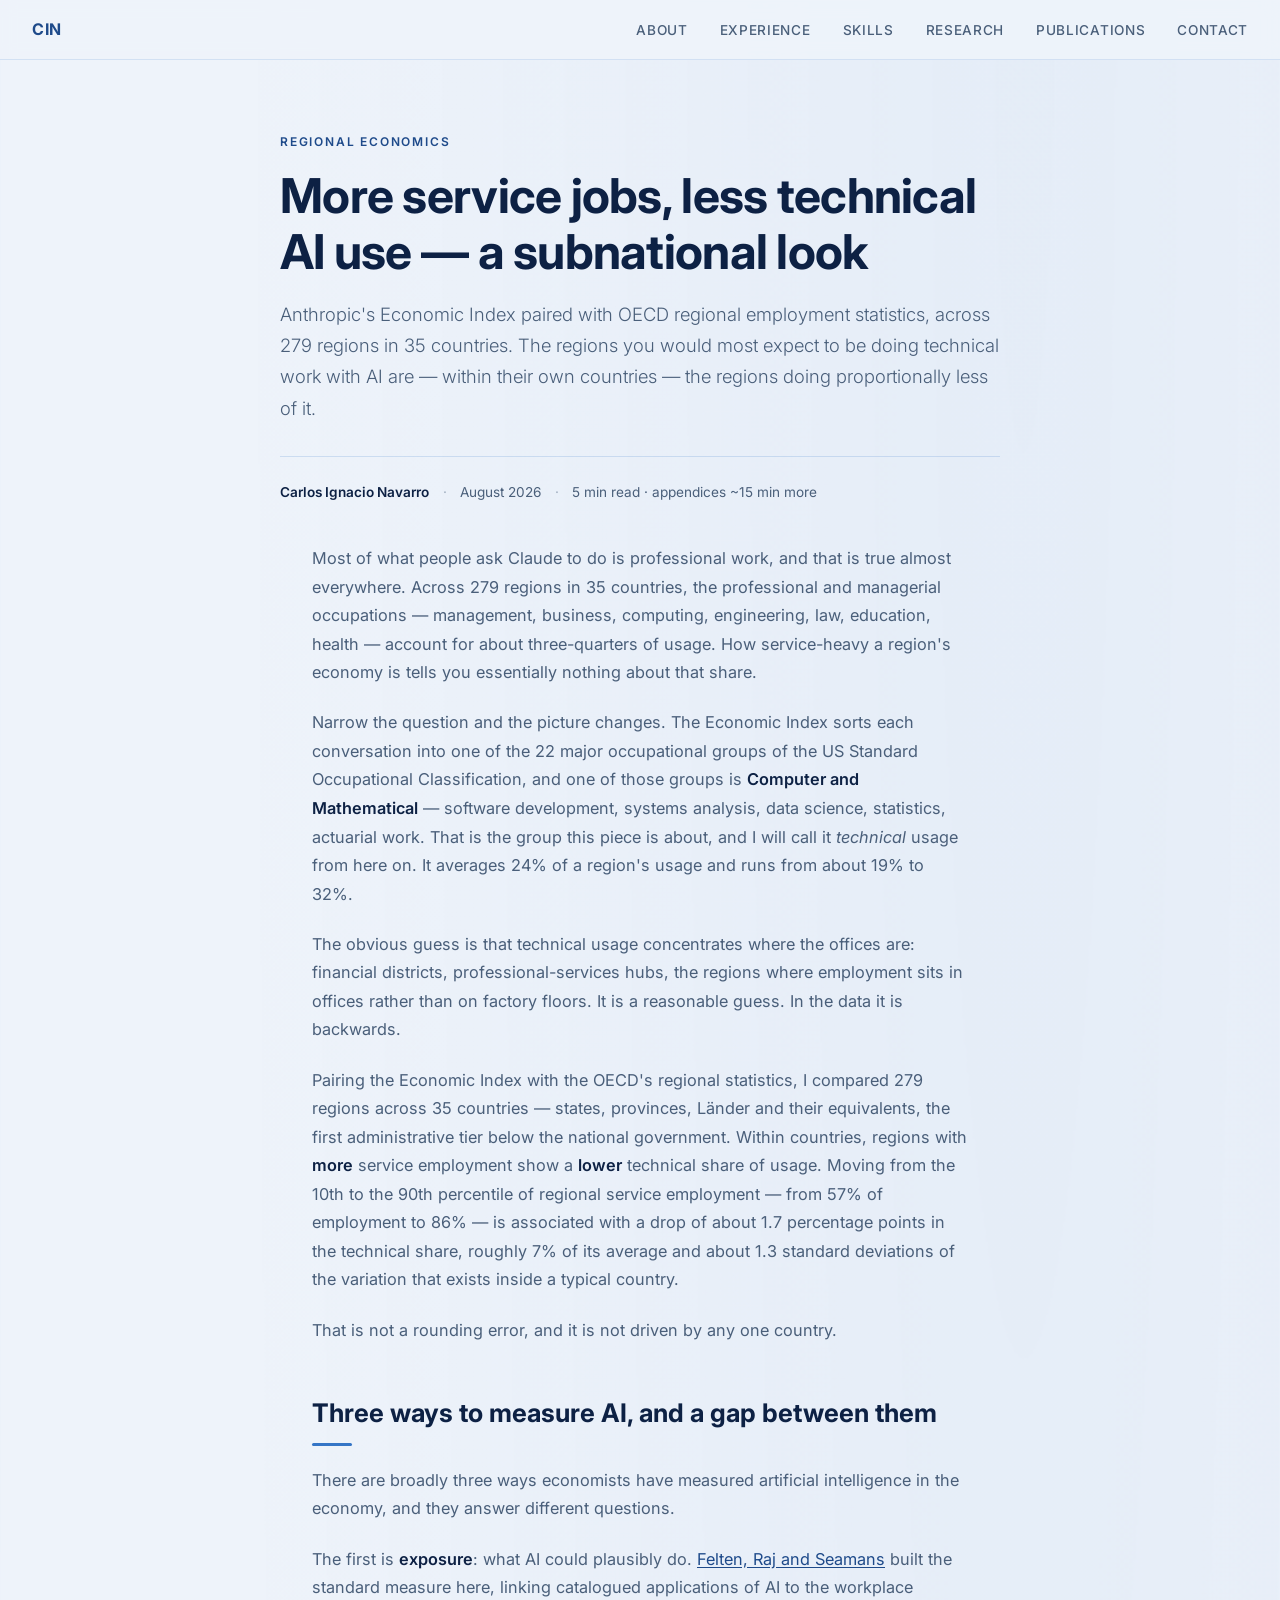
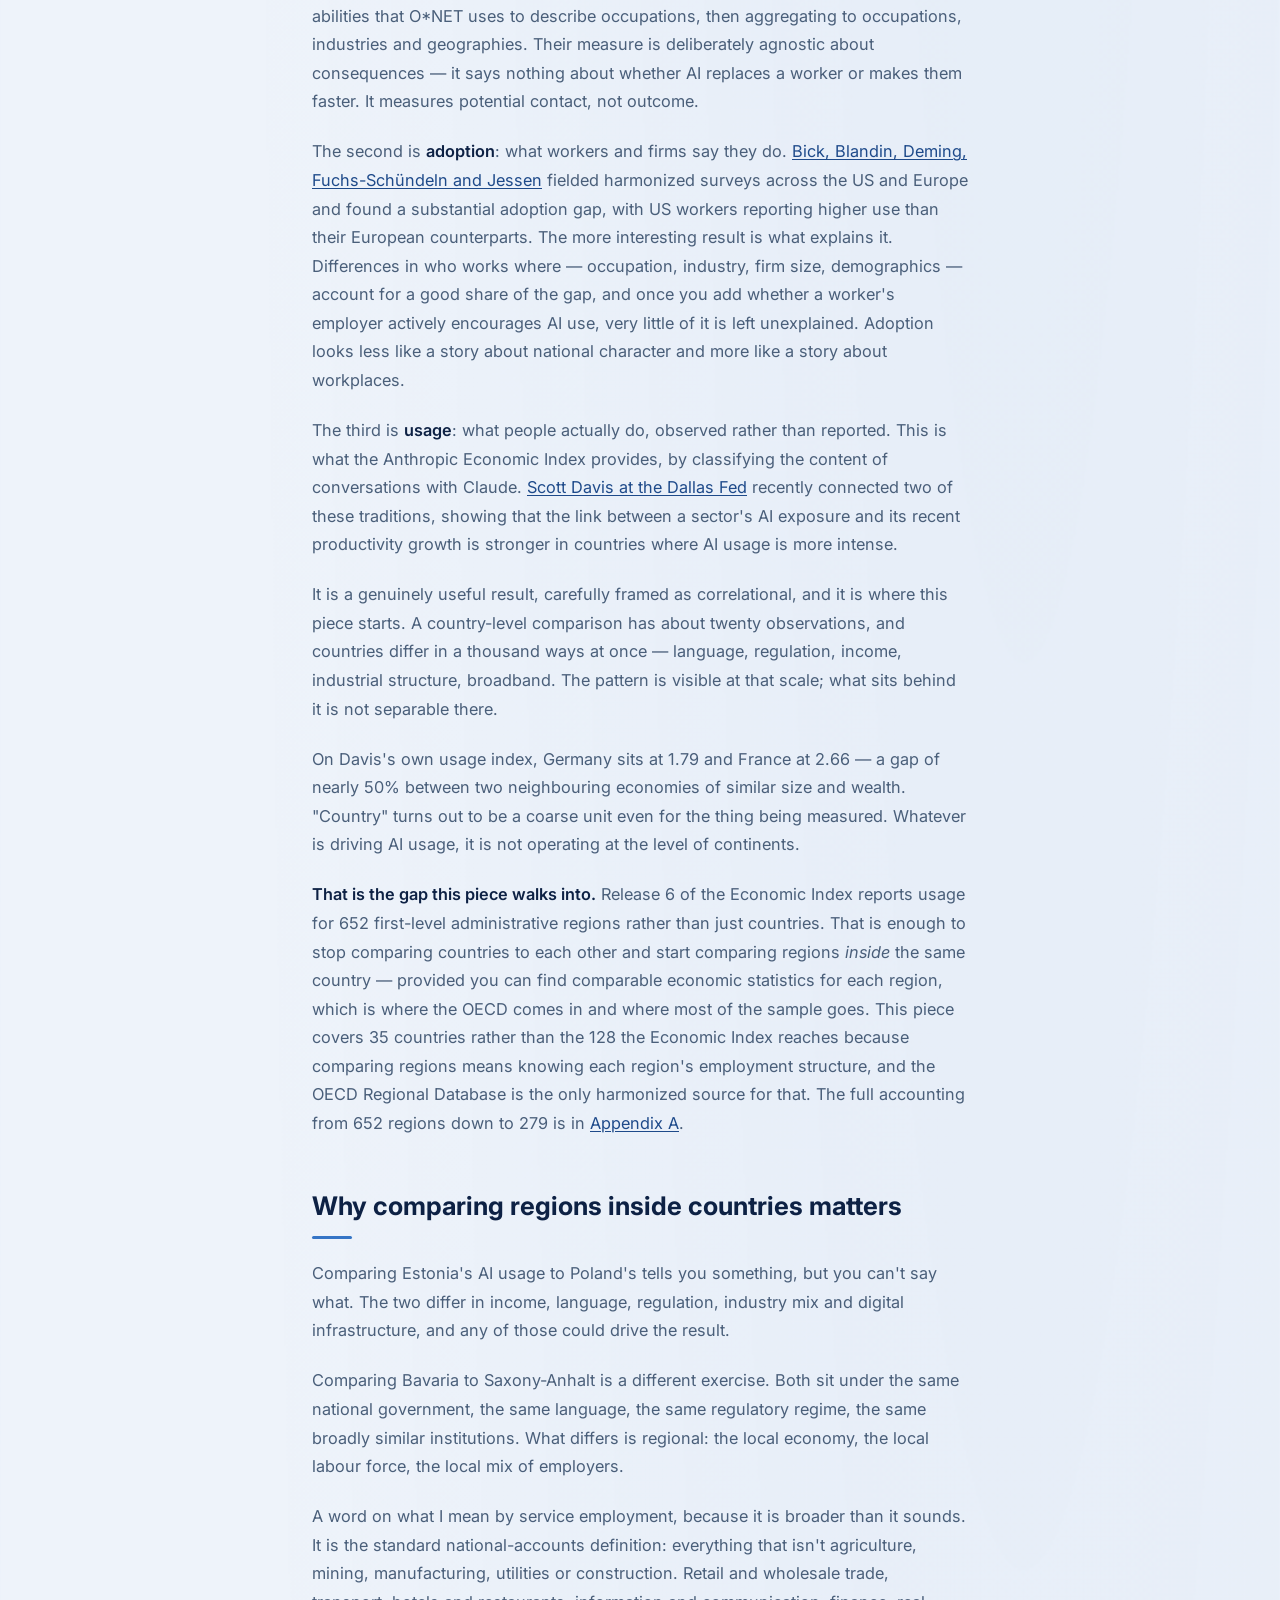
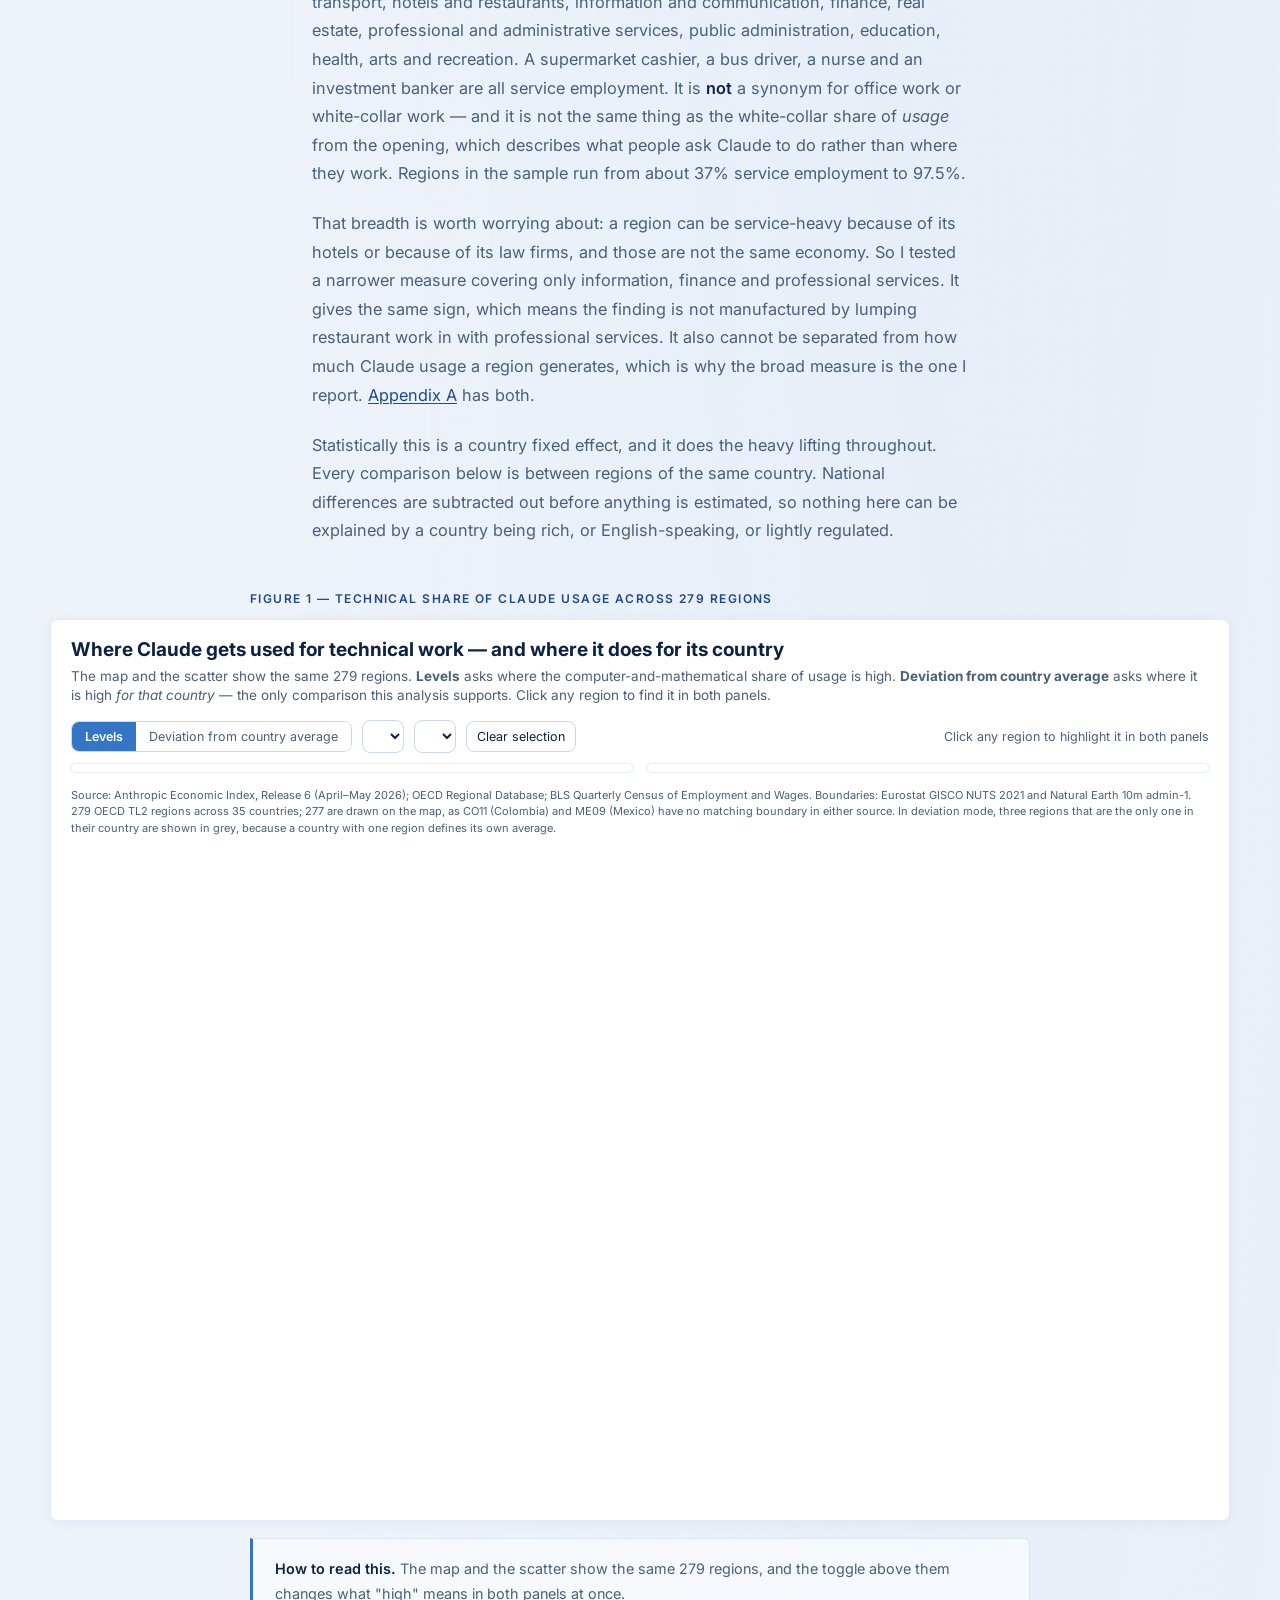
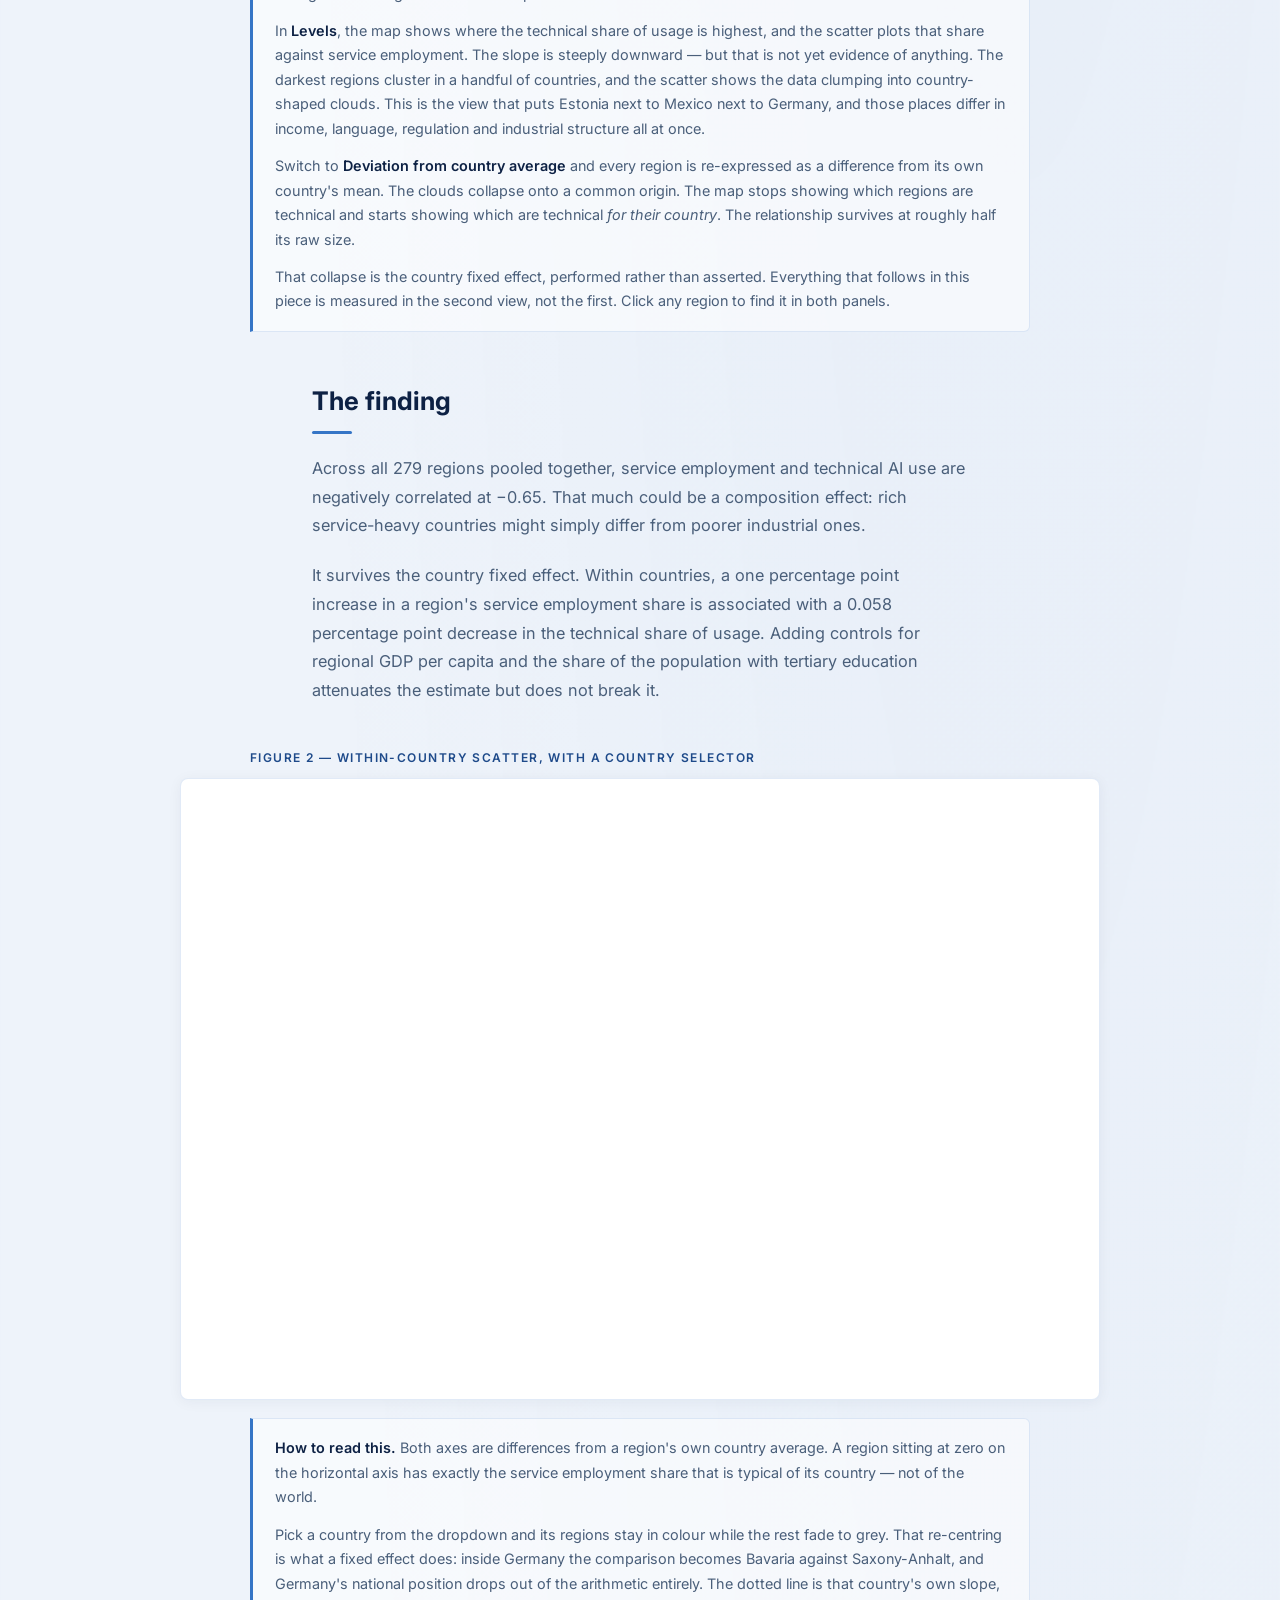
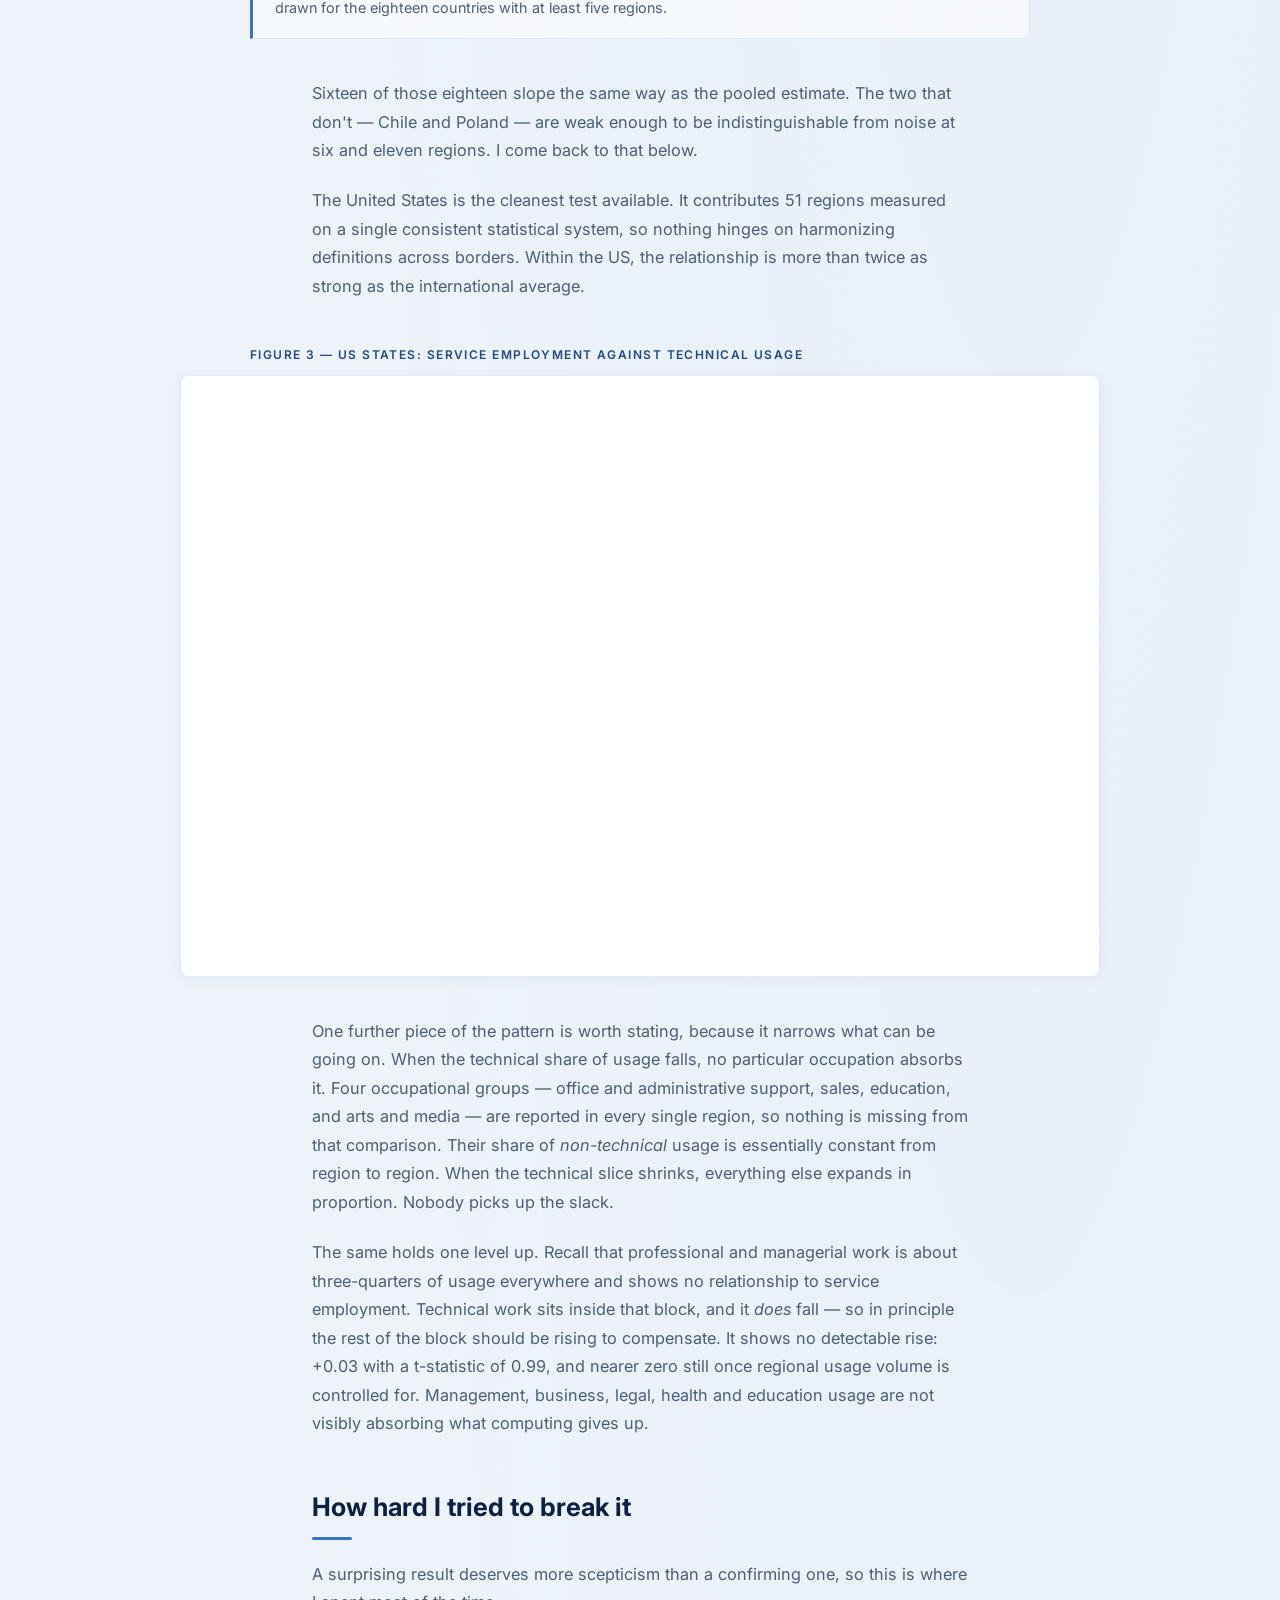
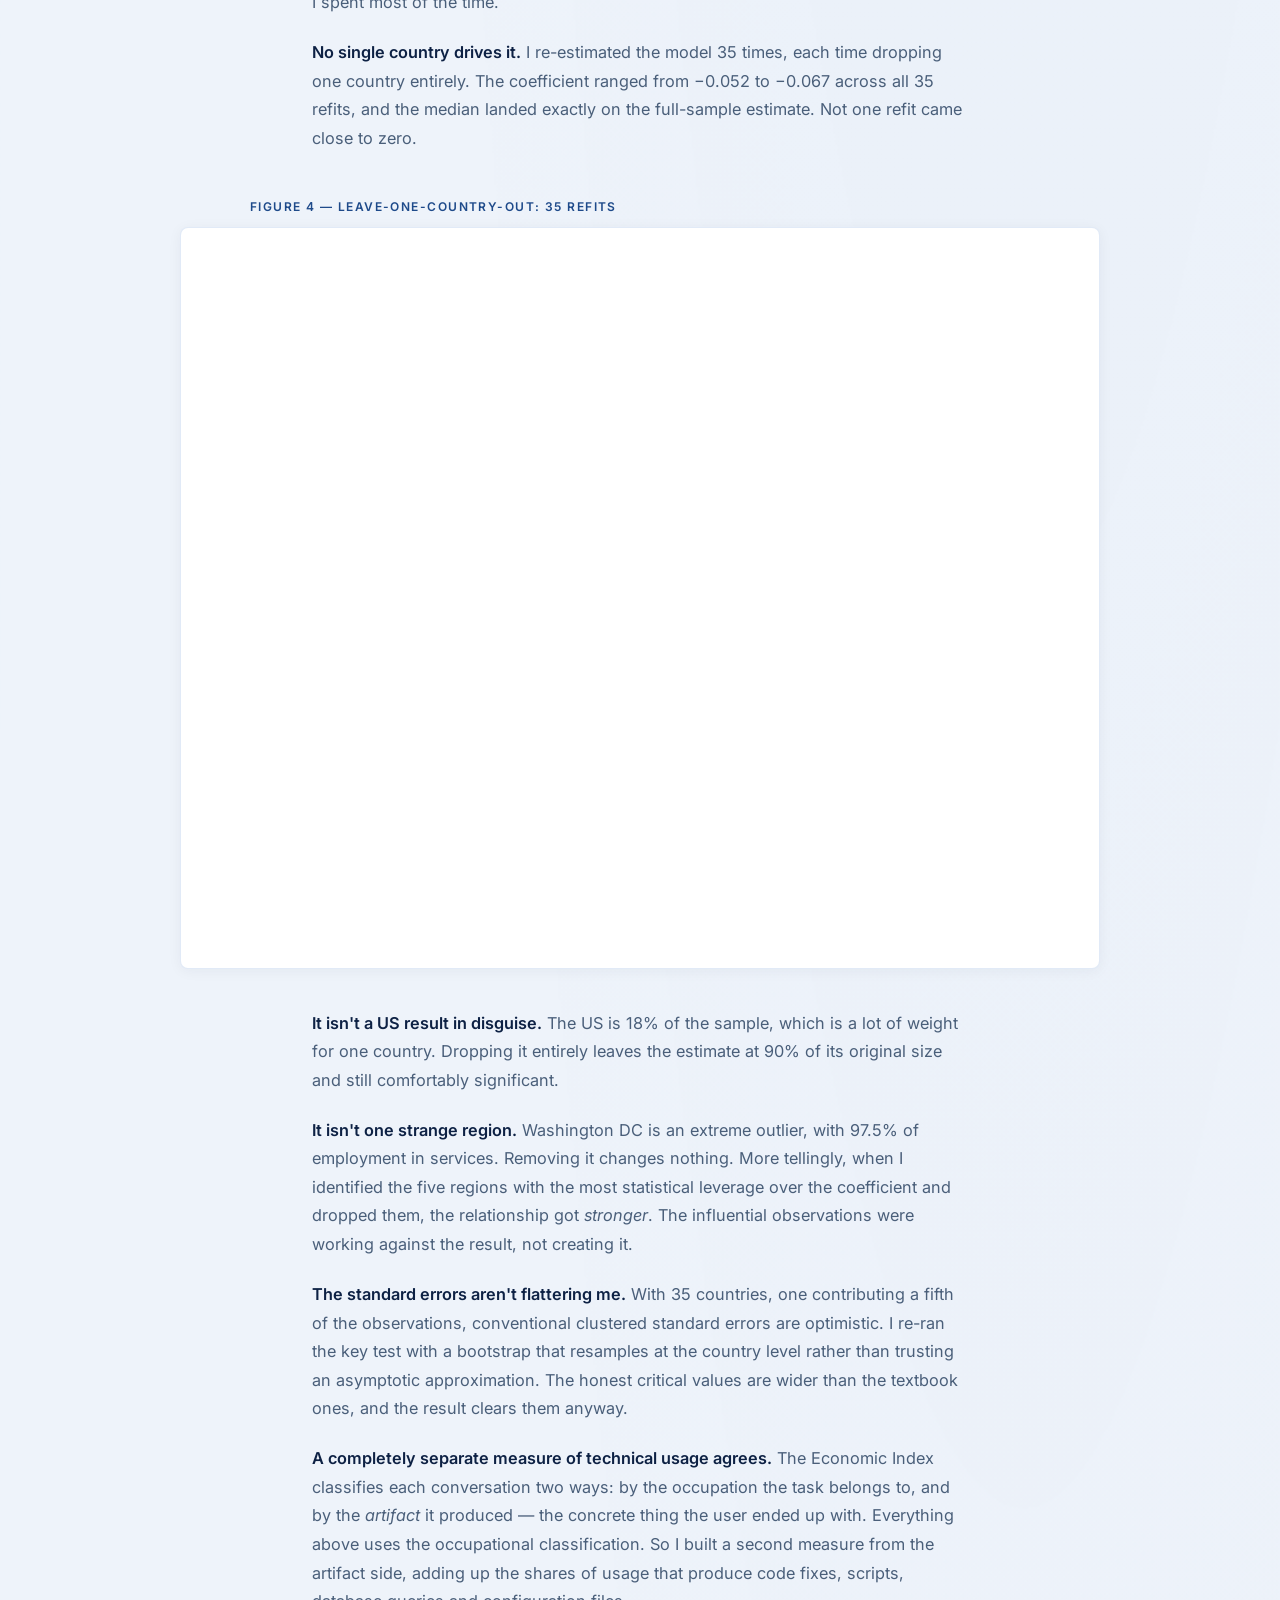
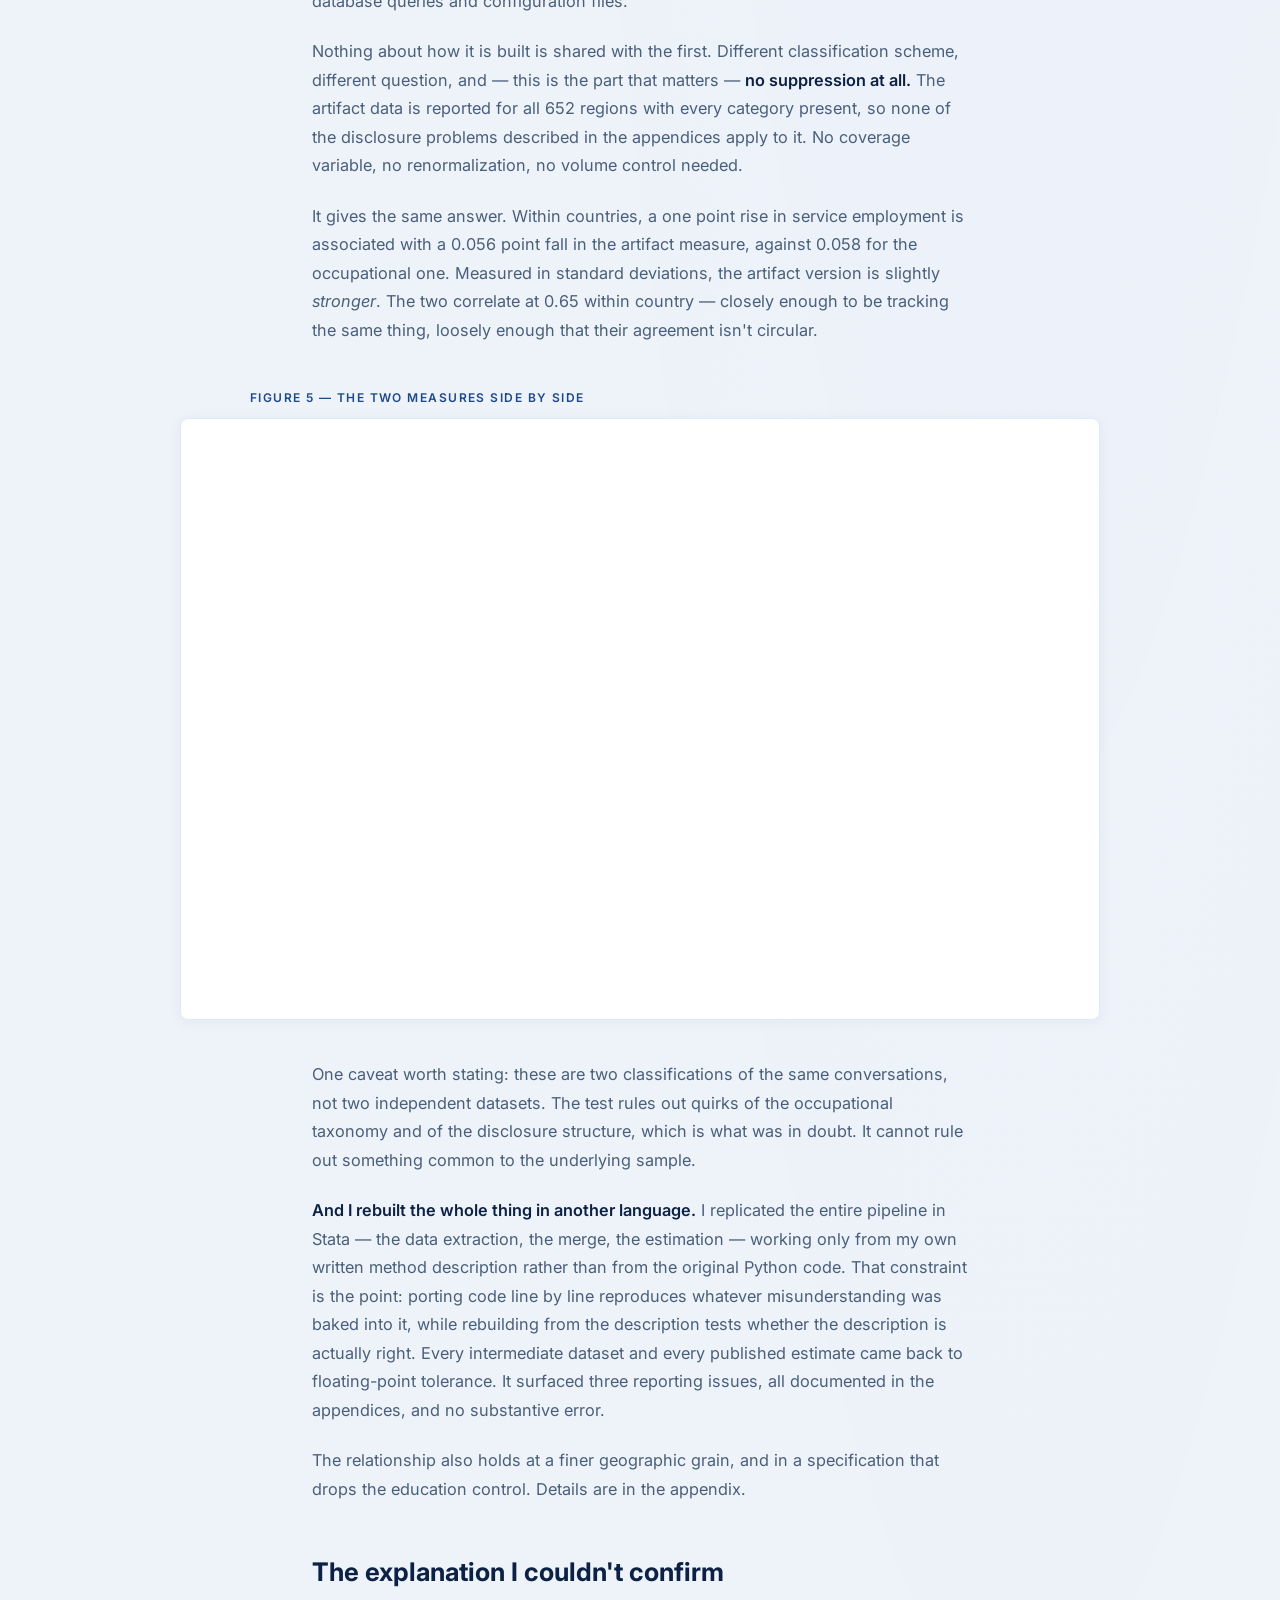
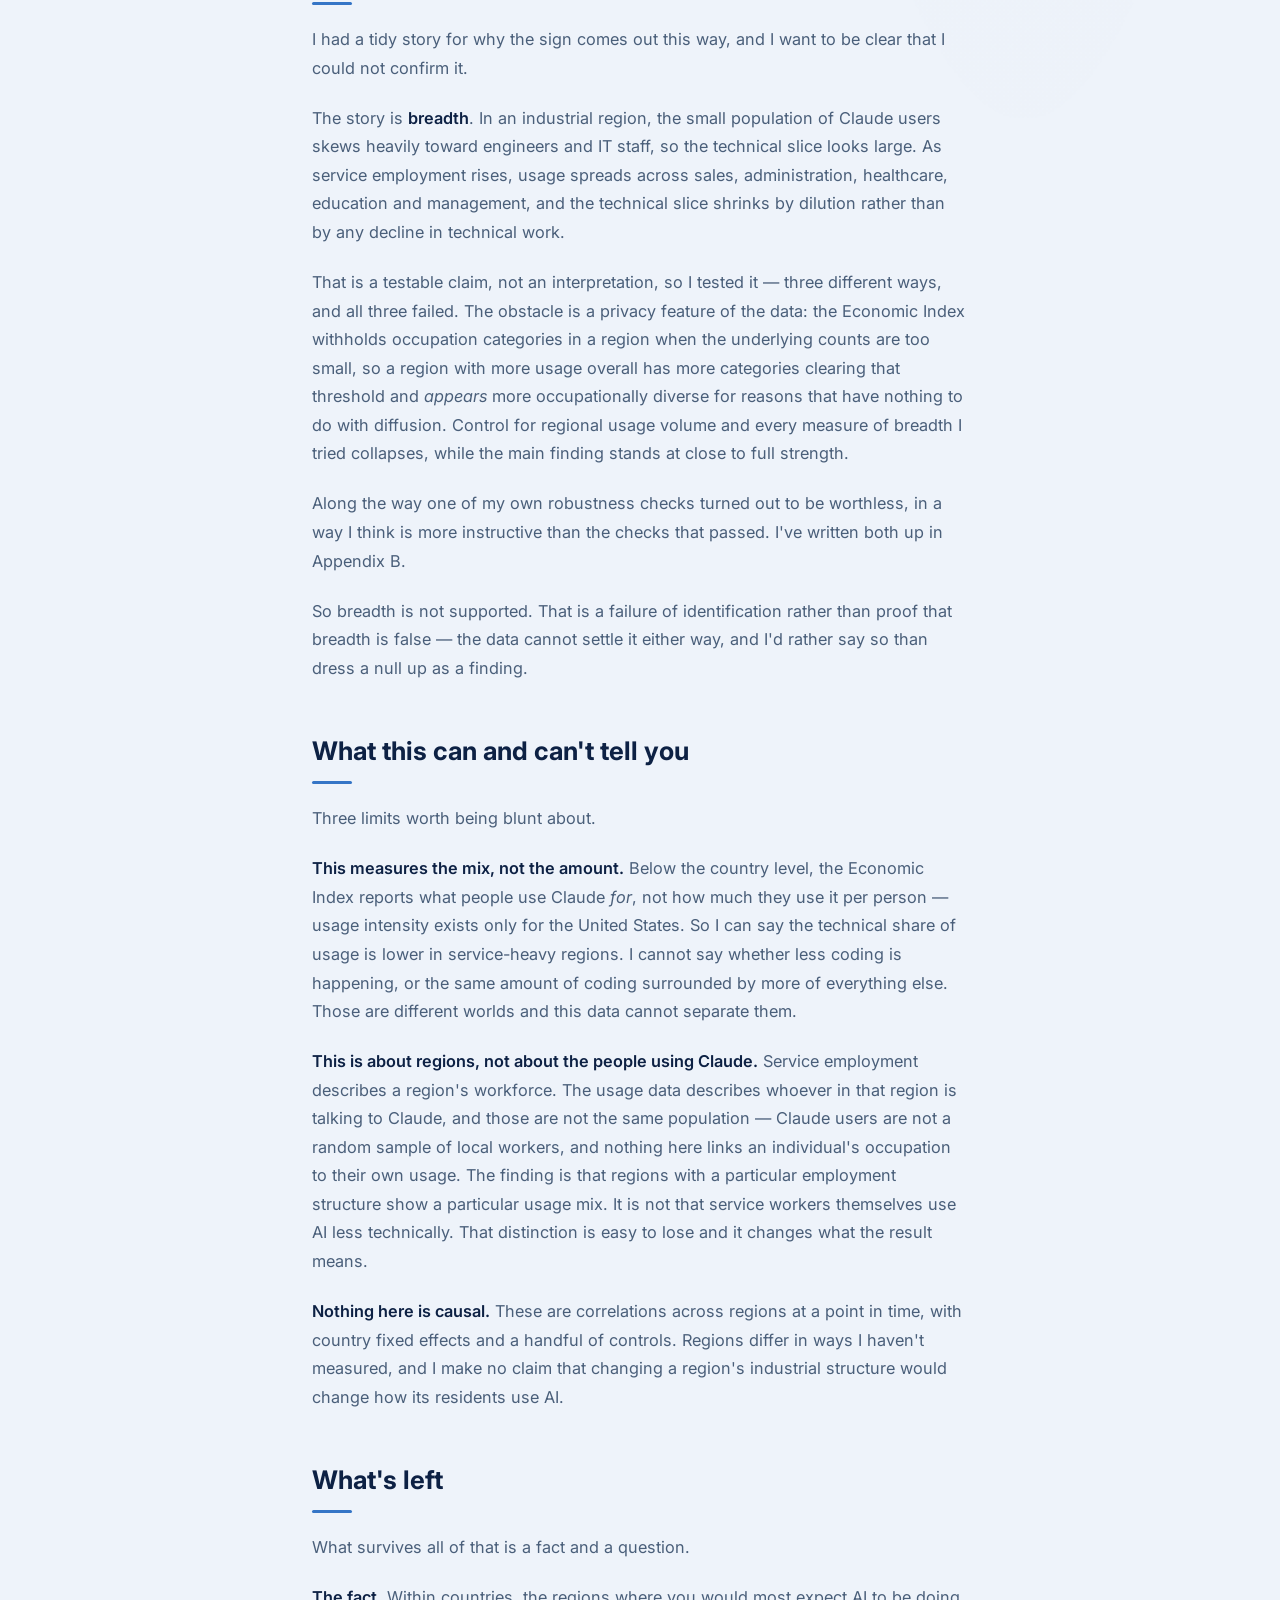
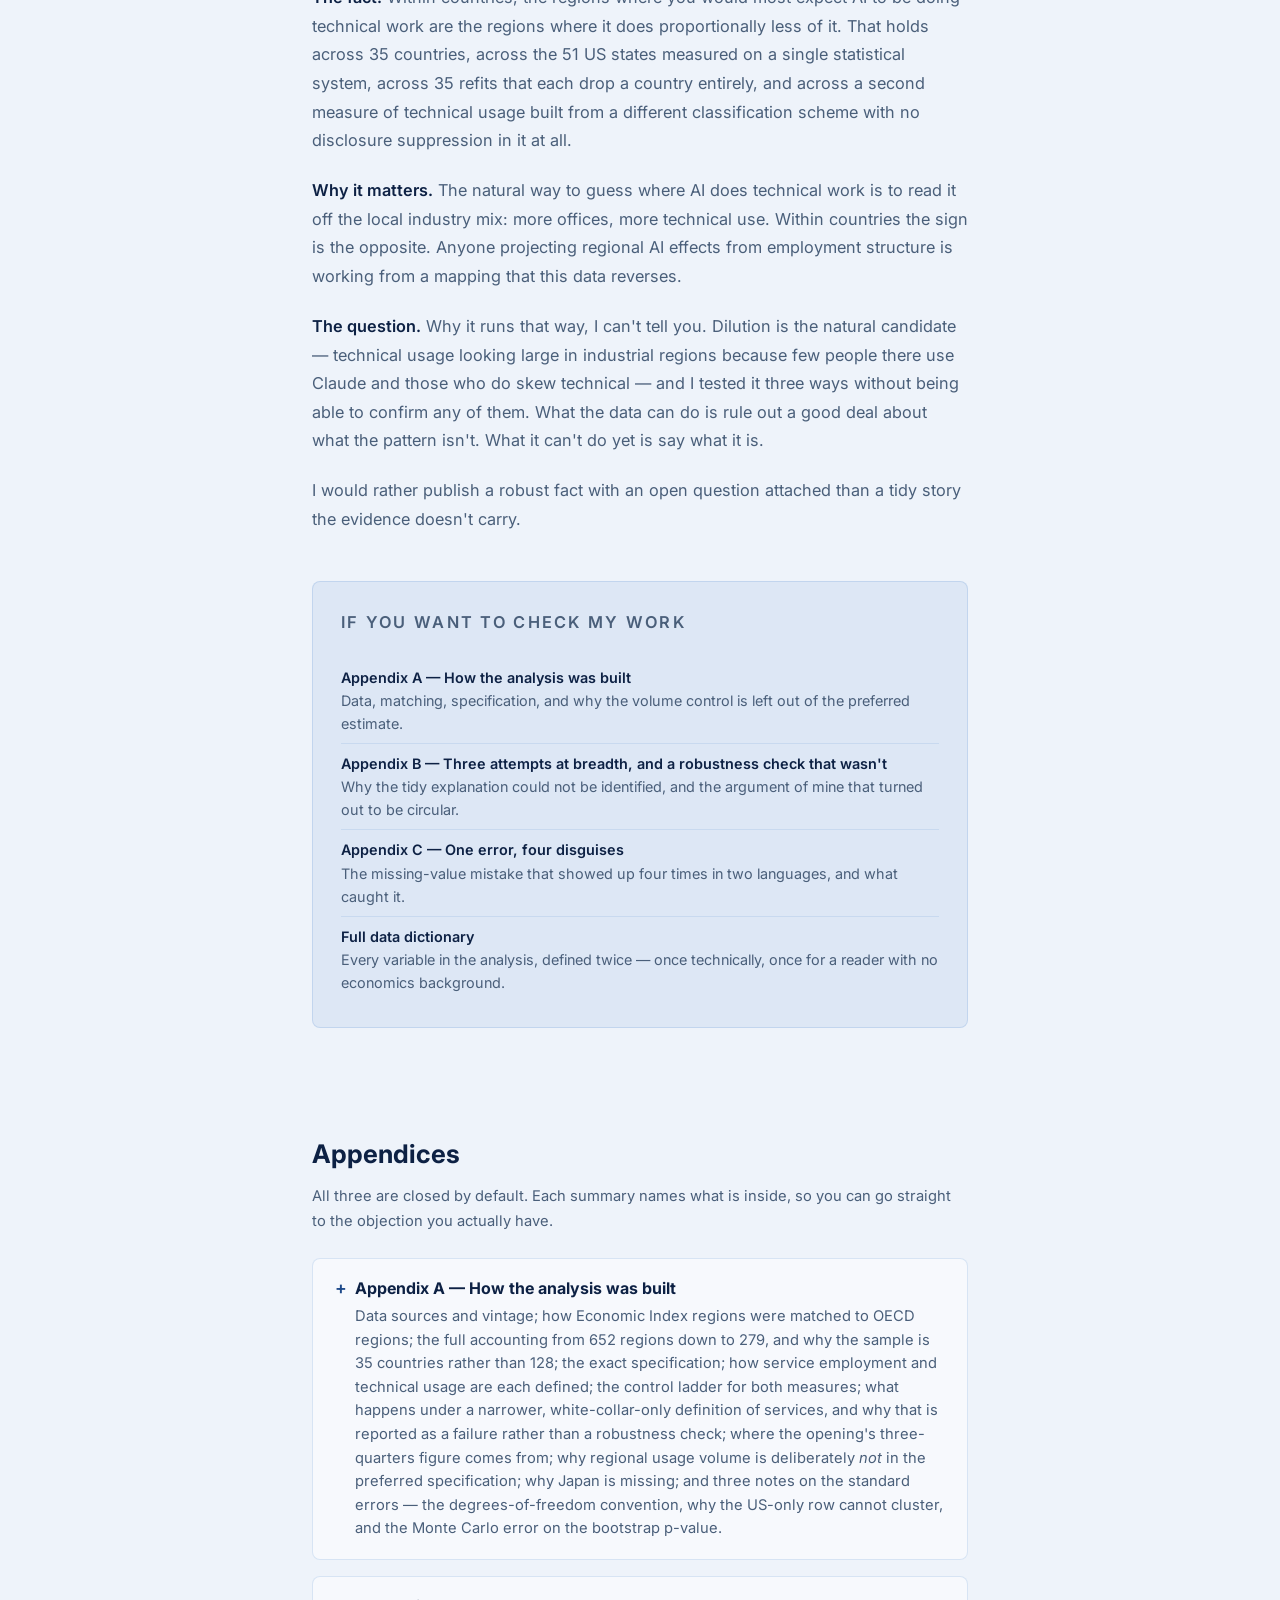
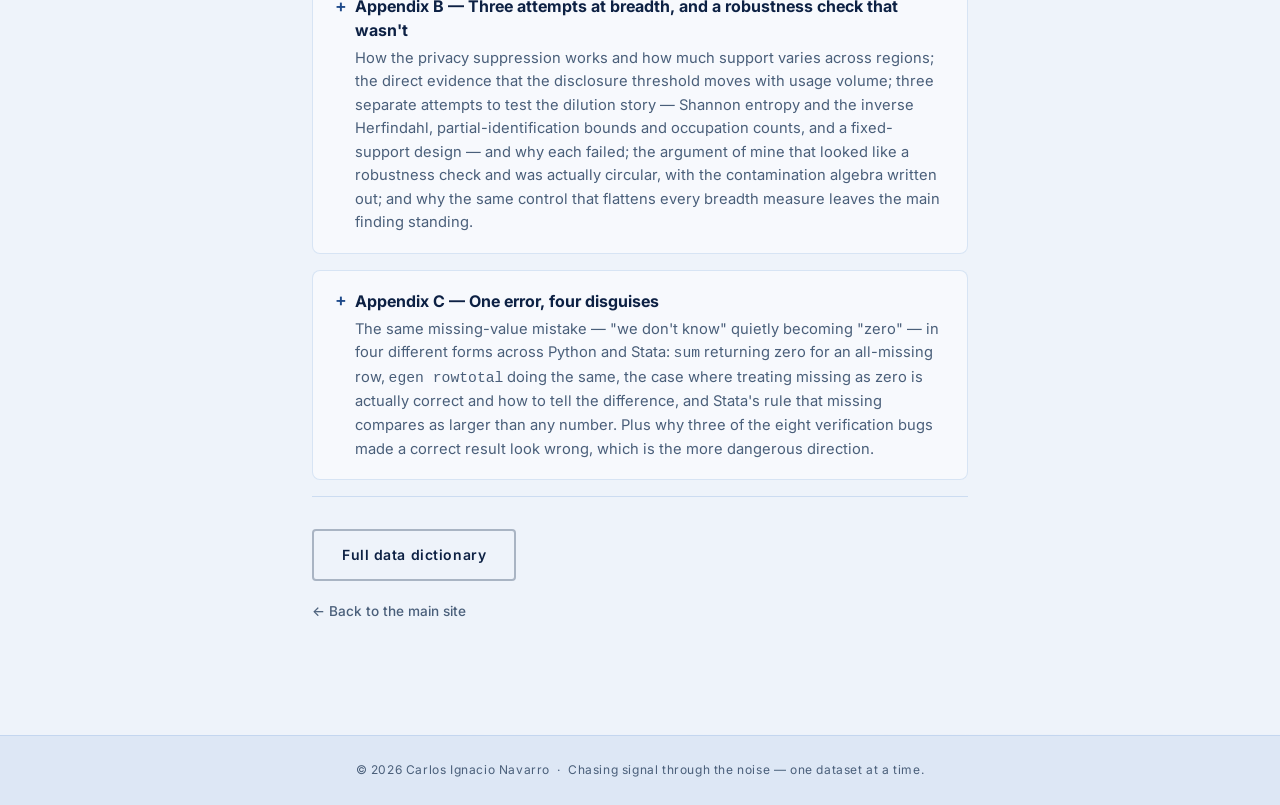
==== commit 8d2f4bf6: "Widen figures beyond the reading column" ====
--- a/research/ai-usage-regional-economies/index.html
+++ b/research/ai-usage-regional-economies/index.html
@@ -115,8 +115,26 @@
 
     .lede { font-size: 1.1rem; color: var(--text-primary); }
 
-    /* ── FIGURES ── */
-    .figure-block { margin: 2.75rem 0 2.5rem; }
+    /* ── FIGURES ──
+       Body text stays at the 720px reading measure, but figures break out of
+       it. Figure 1 needs at least 900px of iframe width or its own internal
+       breakpoint fires and it stacks into a mobile layout. */
+    .figure-block {
+      margin: 2.75rem 0 2.5rem;
+      position: relative;
+      left: 50%;
+      transform: translateX(-50%);
+      width: min(920px, calc(100vw - 4rem));
+    }
+
+    .figure-block.figure-wide { width: min(1180px, calc(100vw - 4rem)); }
+
+    /* Prose inside a wide figure stays readable. */
+    .figure-note, .figure-cap {
+      max-width: 780px;
+      margin-left: auto;
+      margin-right: auto;
+    }
 
     .figure-cap {
       font-size: 0.75rem;
@@ -175,7 +193,9 @@
       margin-top: 0.75rem;
     }
 
-    @media (max-width: 900px) {
+    /* Below 1000px the breakout can no longer give Figure 1 the ~900px of
+       iframe width it needs, so the static image takes over instead. */
+    @media (max-width: 1000px) {
       .wide-only { display: none; }
       .wide-fallback { display: block; }
     }
@@ -359,6 +379,15 @@
     @media (max-width: 700px) {
       .article-head { padding: 3rem 0 2rem; }
       .measure { padding: 0 1.5rem; }
+
+      /* Cancel the breakout on phones — it would sit narrower than the text. */
+      .figure-block,
+      .figure-block.figure-wide {
+        position: static;
+        left: auto;
+        transform: none;
+        width: 100%;
+      }
       .appendix-content { padding: 1.25rem 1.2rem 0.5rem; }
       details.appendix > summary { padding: 1rem 1.1rem 1rem 2.4rem; }
     }
@@ -557,7 +586,7 @@
       </p>
 
       <!-- FIGURE 1 -->
-      <figure class="figure-block">
+      <figure class="figure-block figure-wide">
         <figcaption class="figure-cap">Figure 1 — Technical share of Claude usage across 279 regions</figcaption>
         <div class="figure-frame wide-only">
           <iframe src="figures/fig2_linked_map_scatter.html"
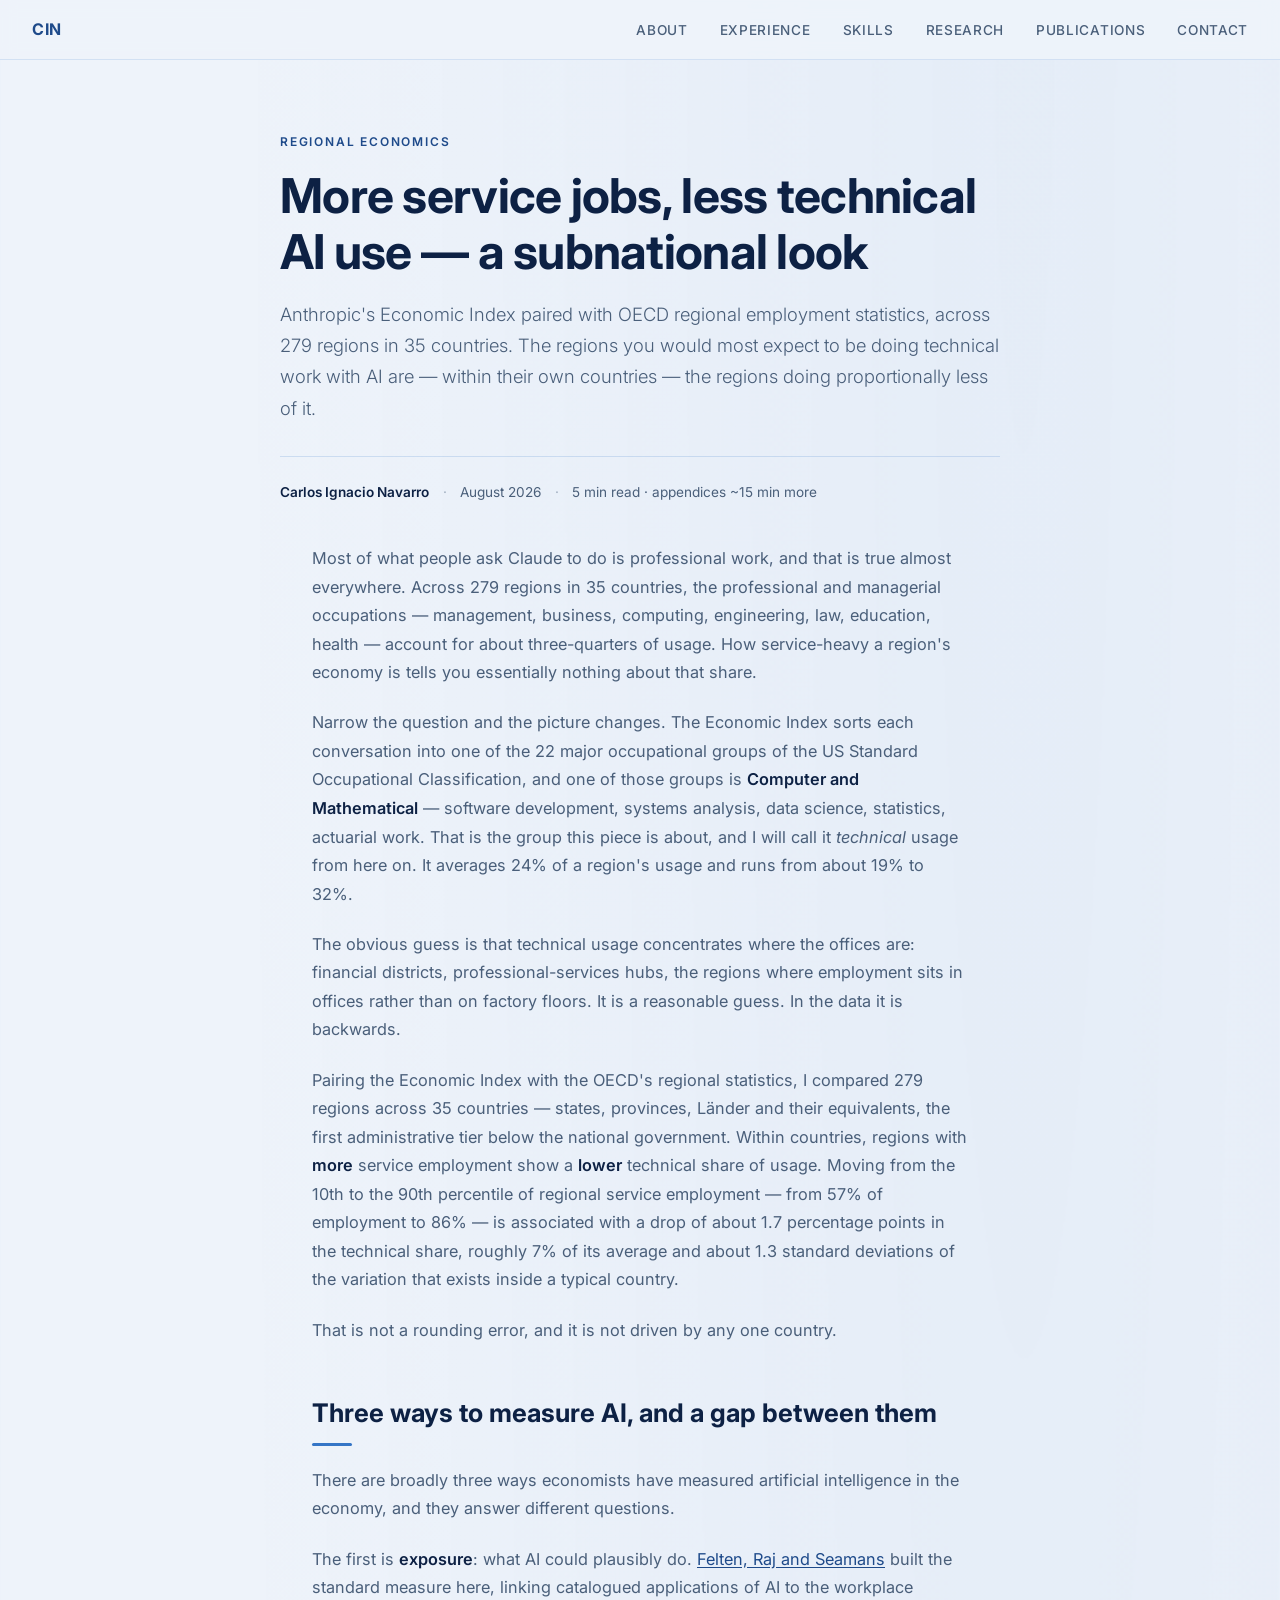
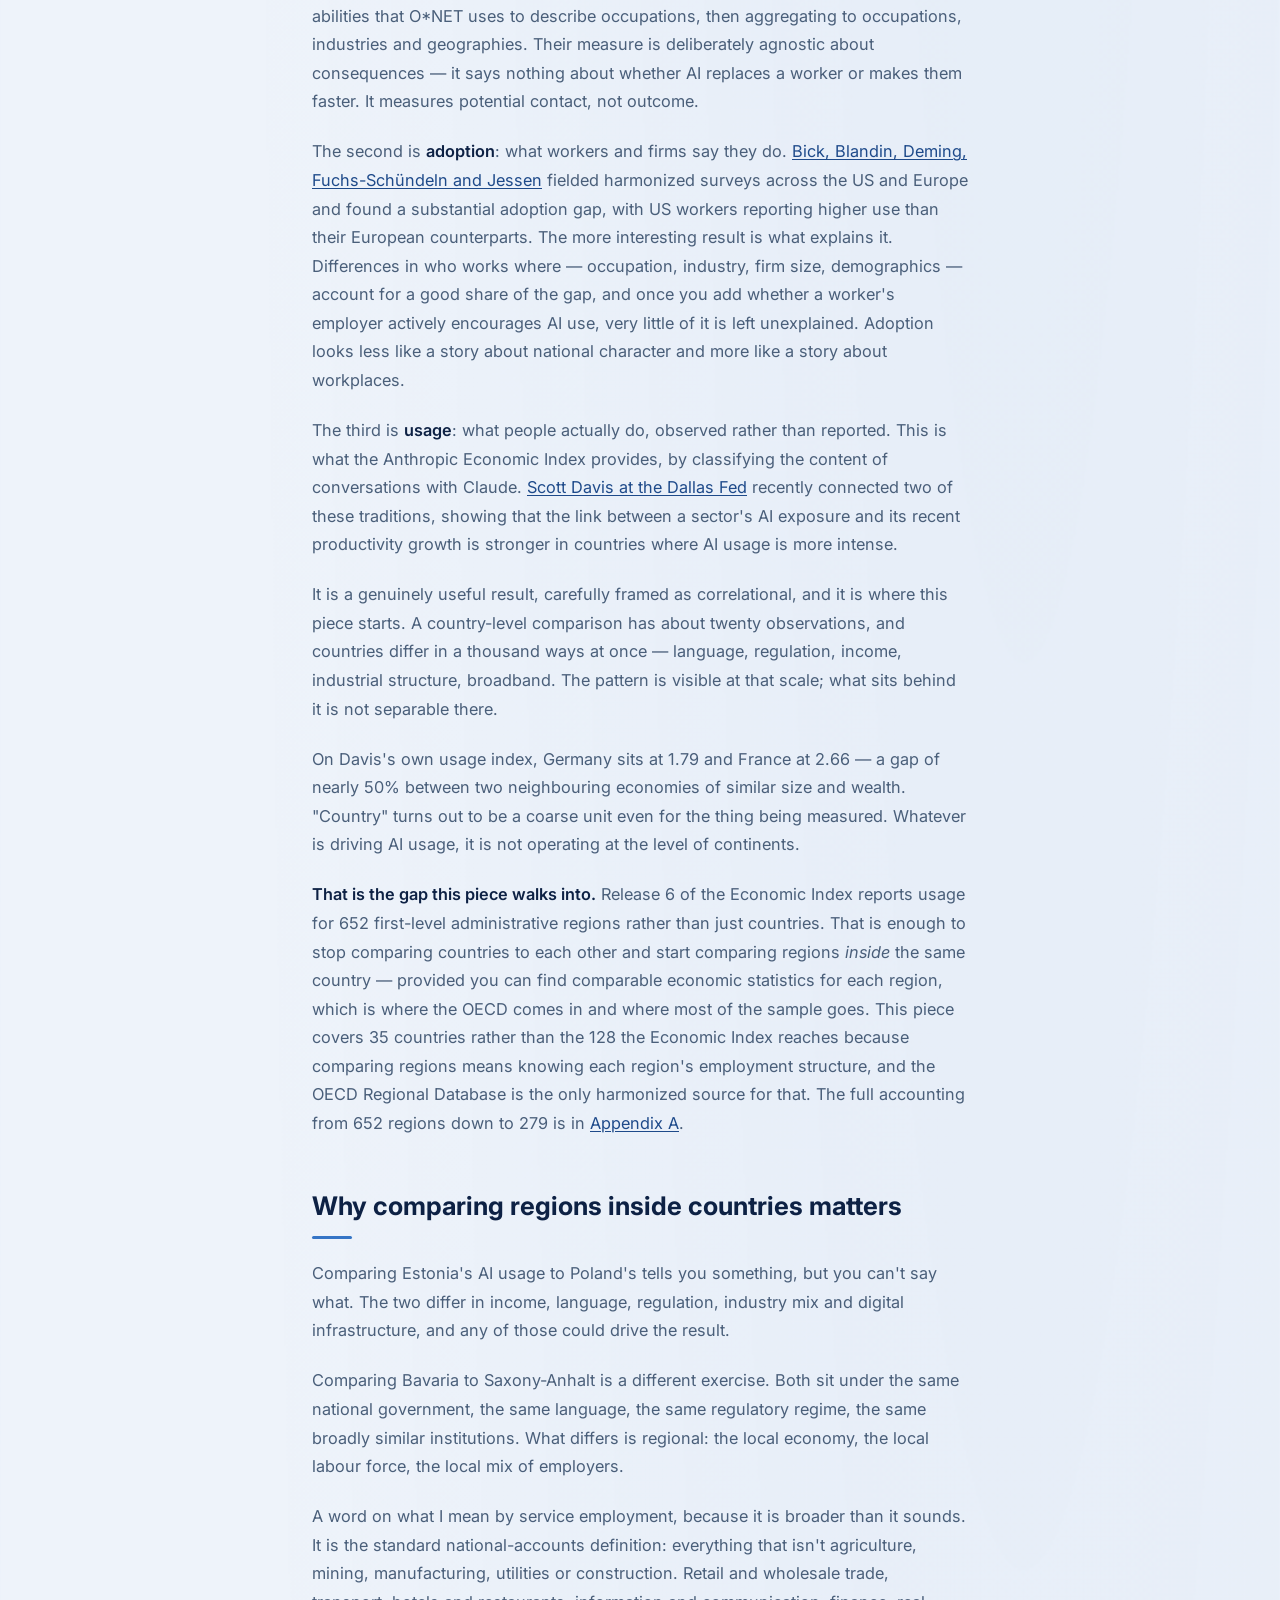
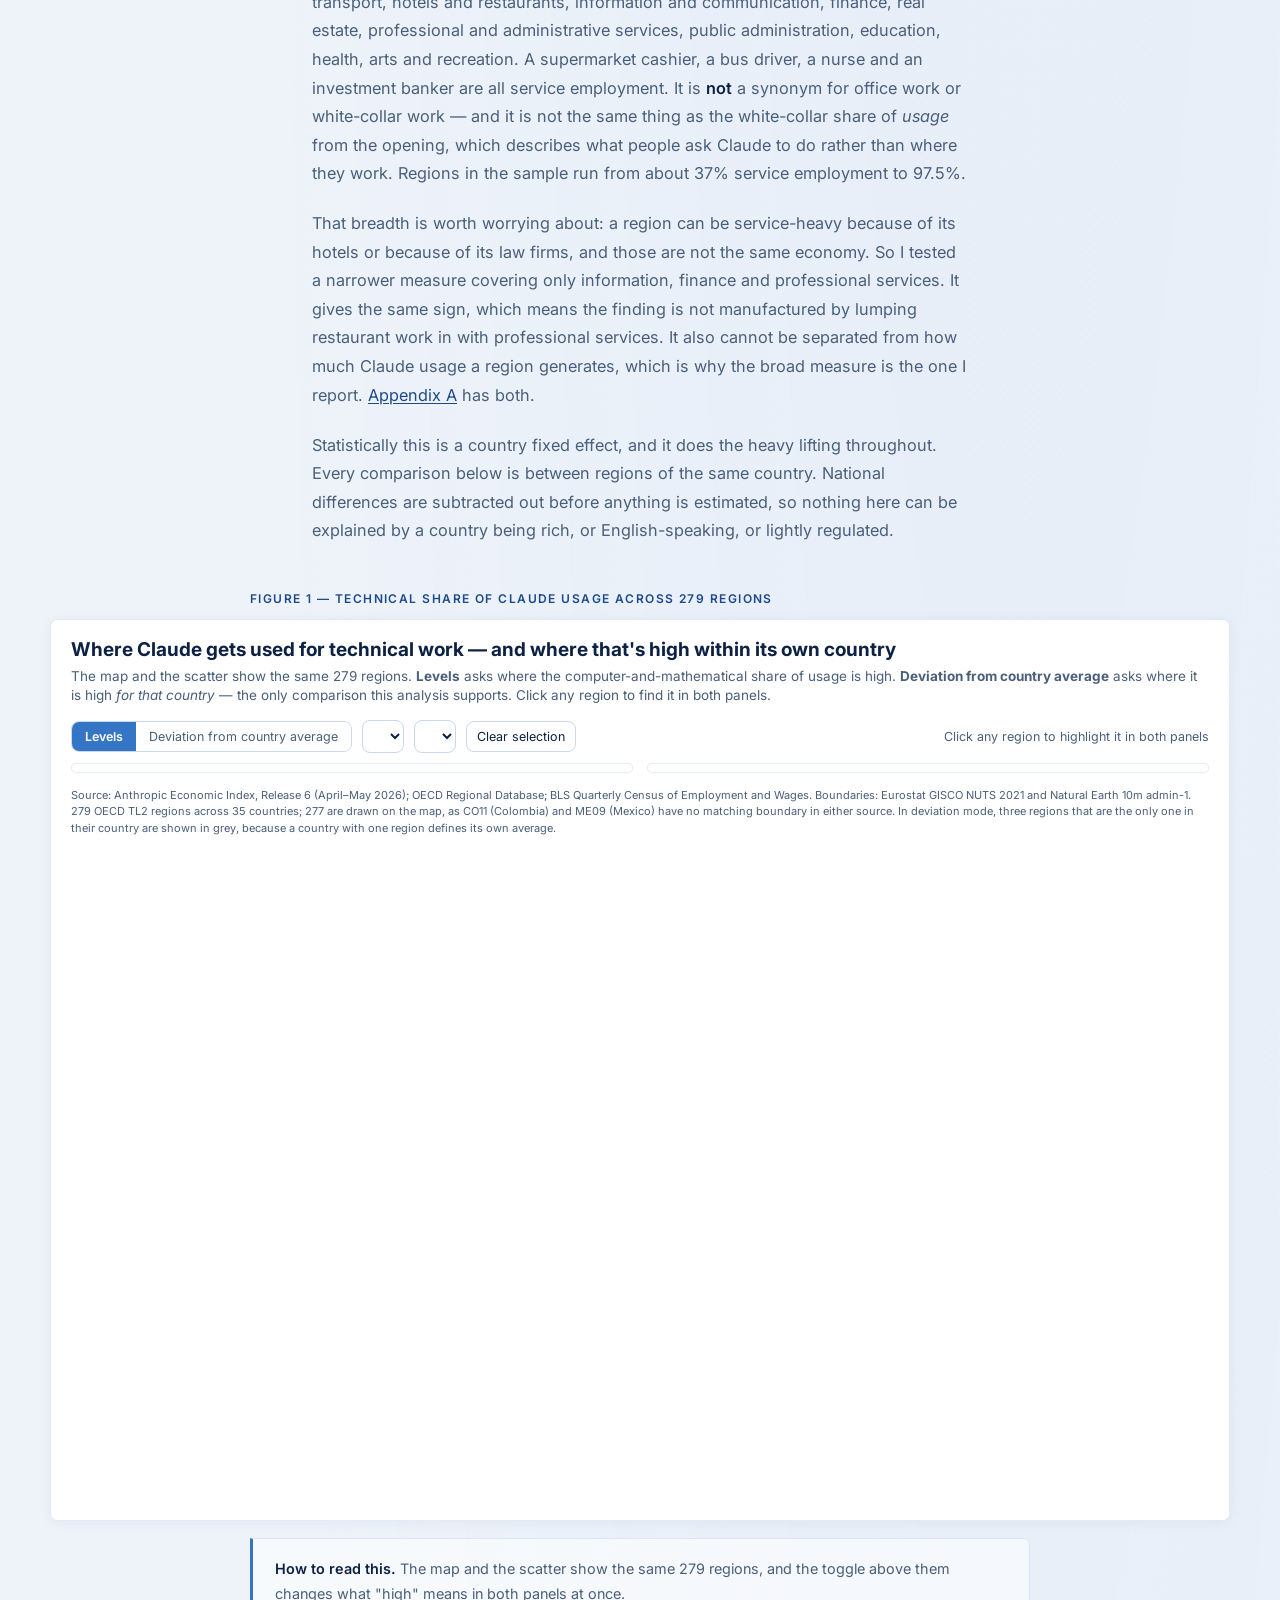
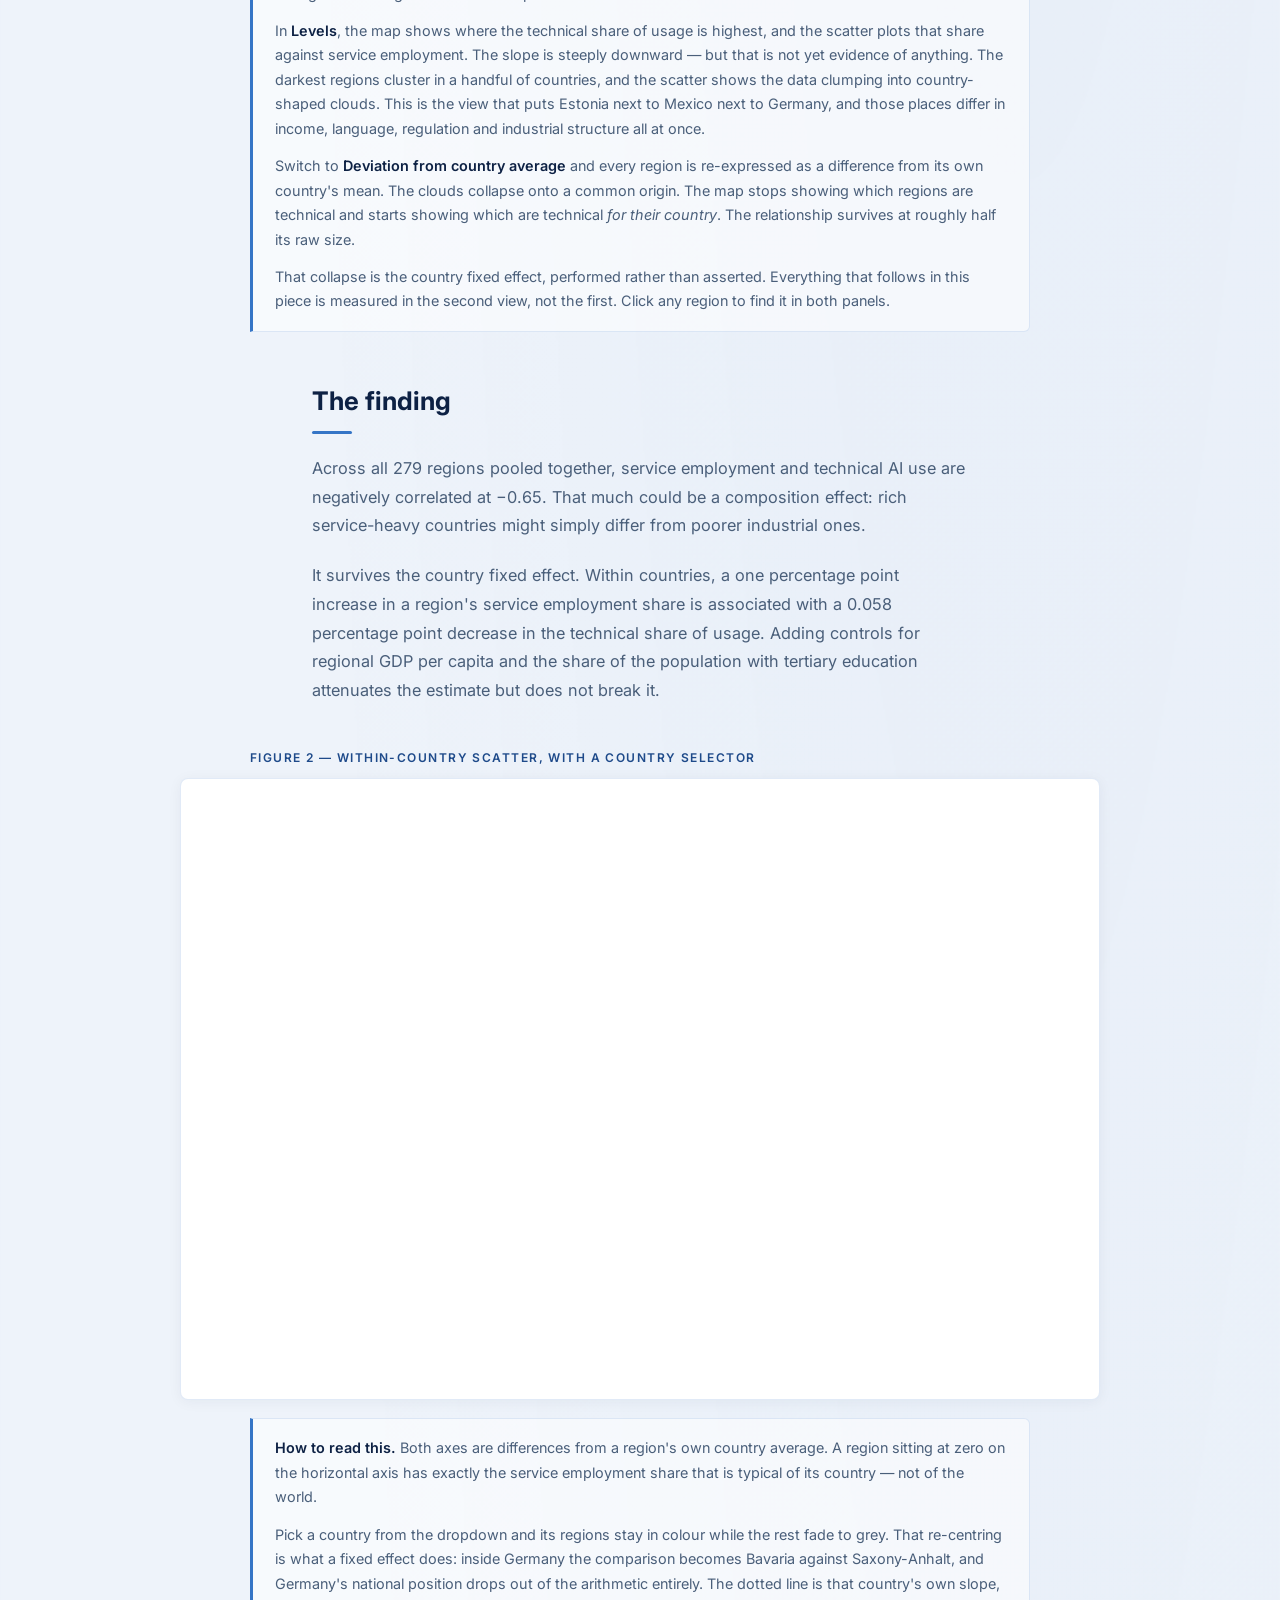
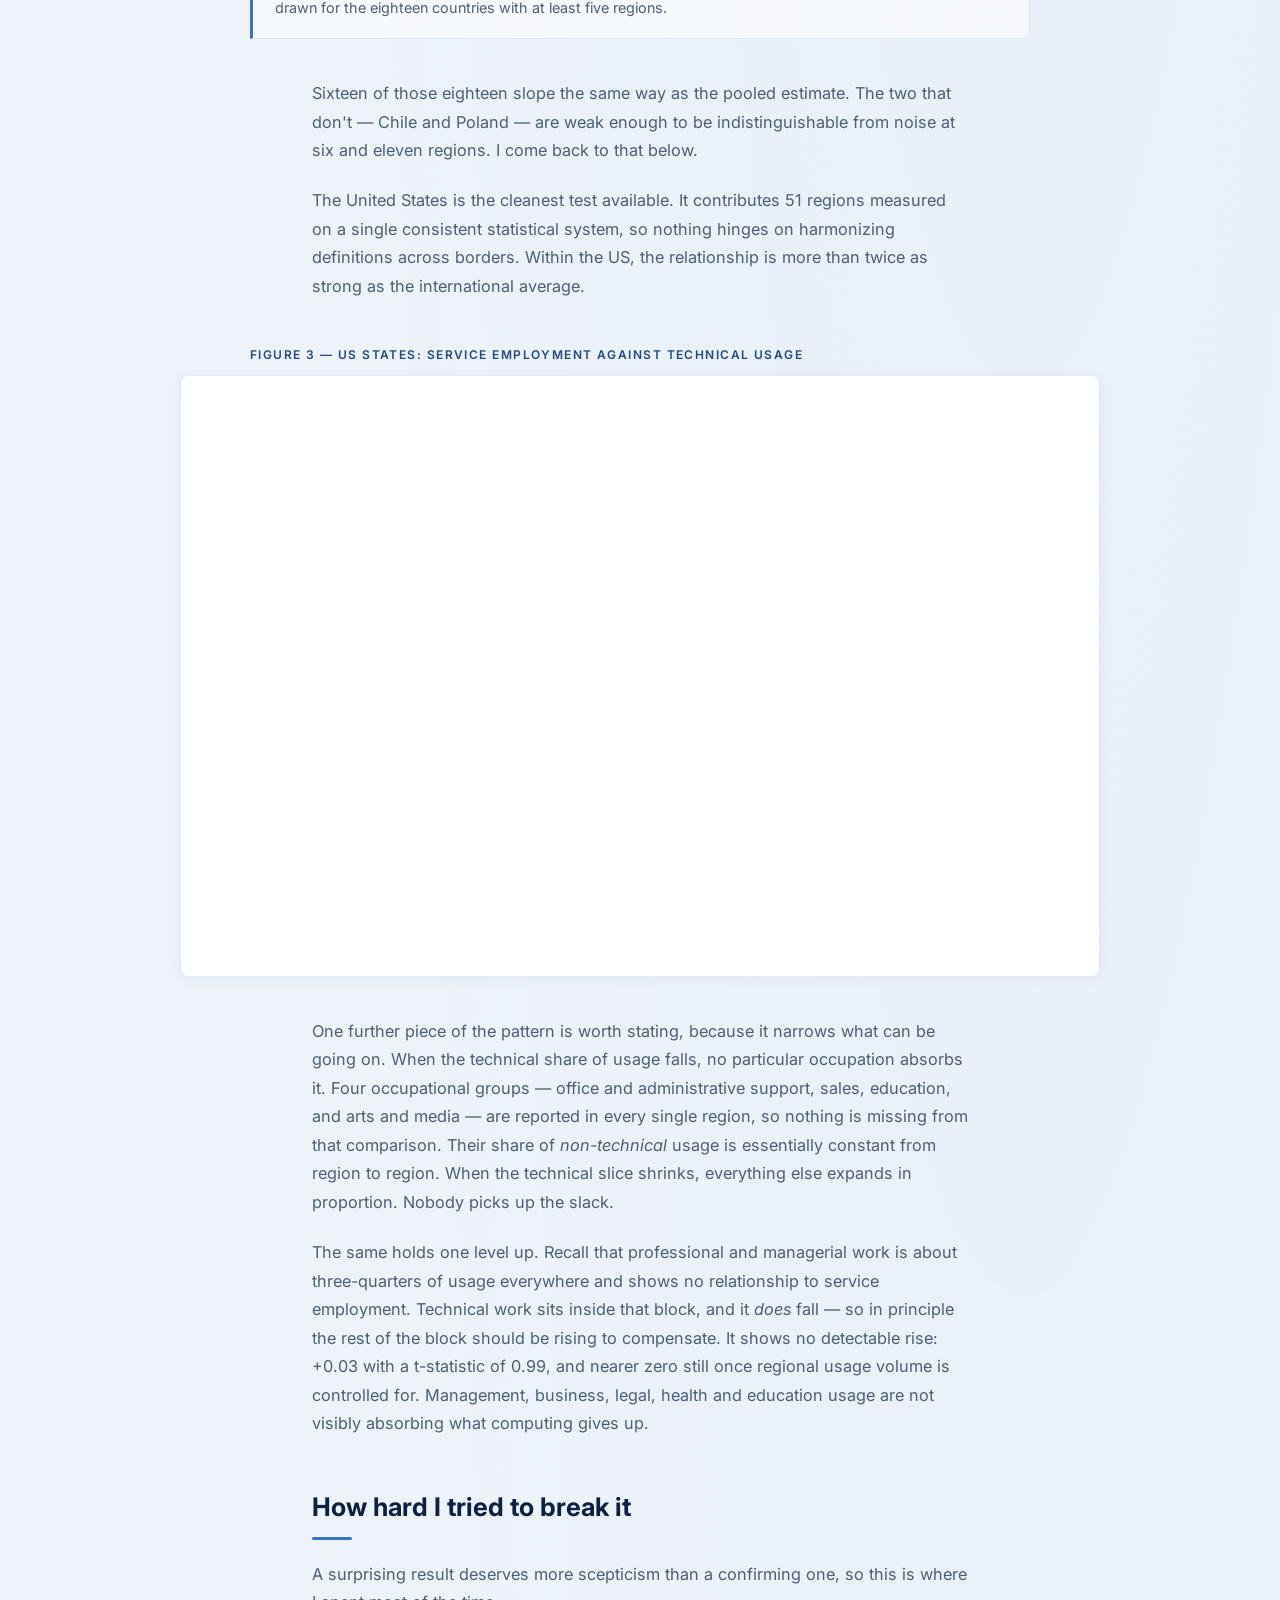
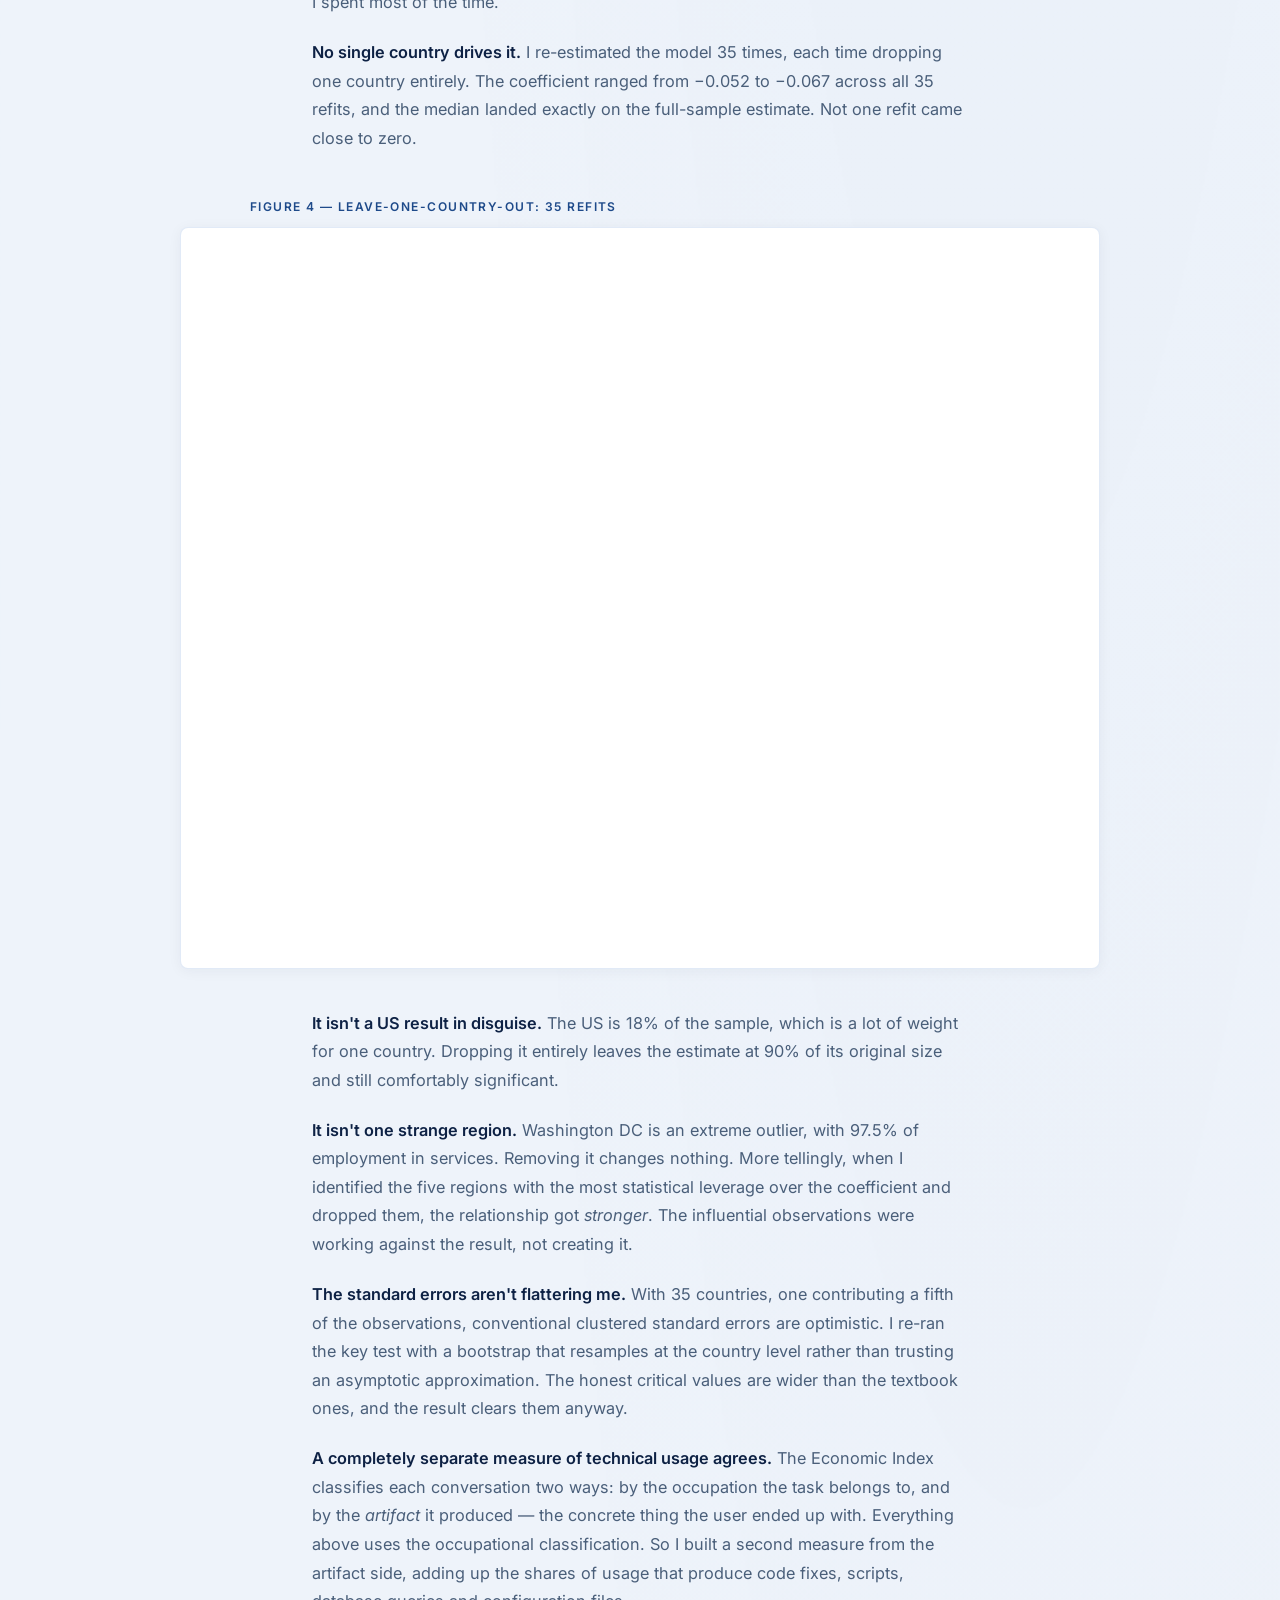
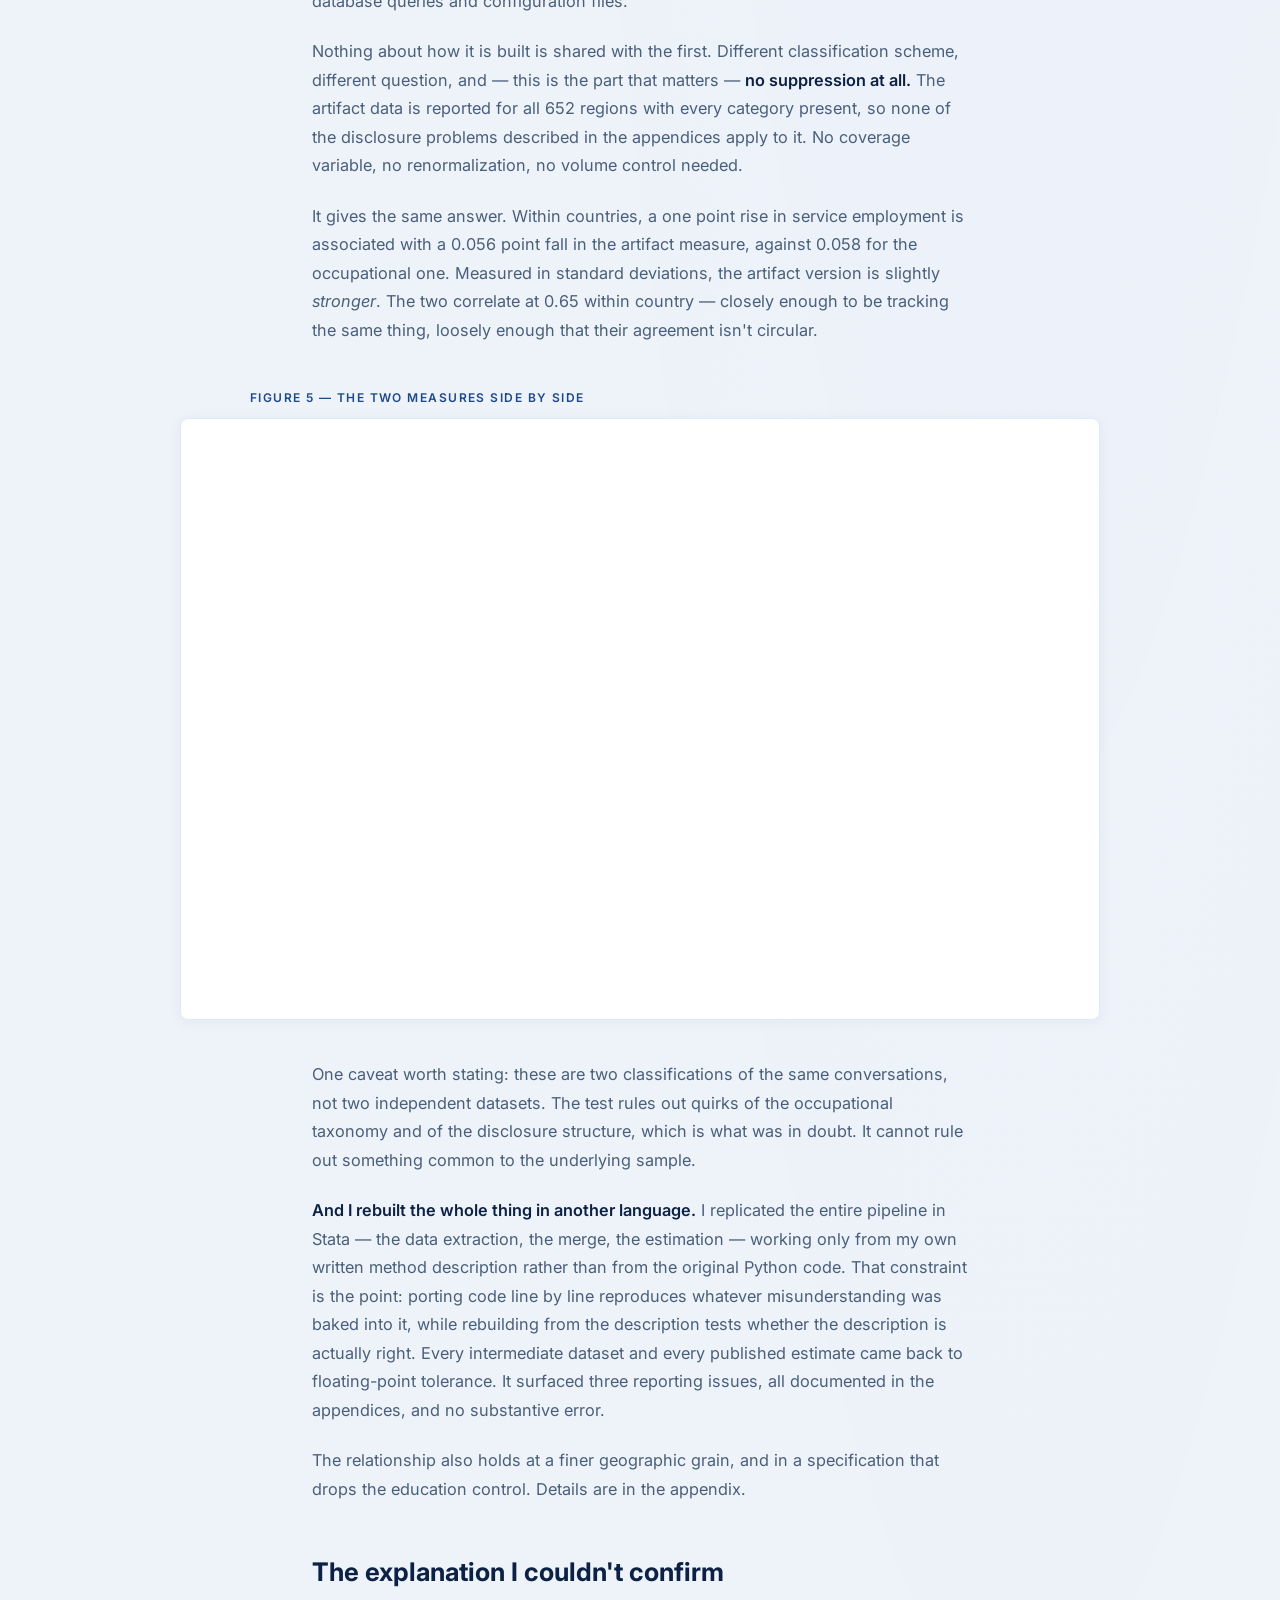
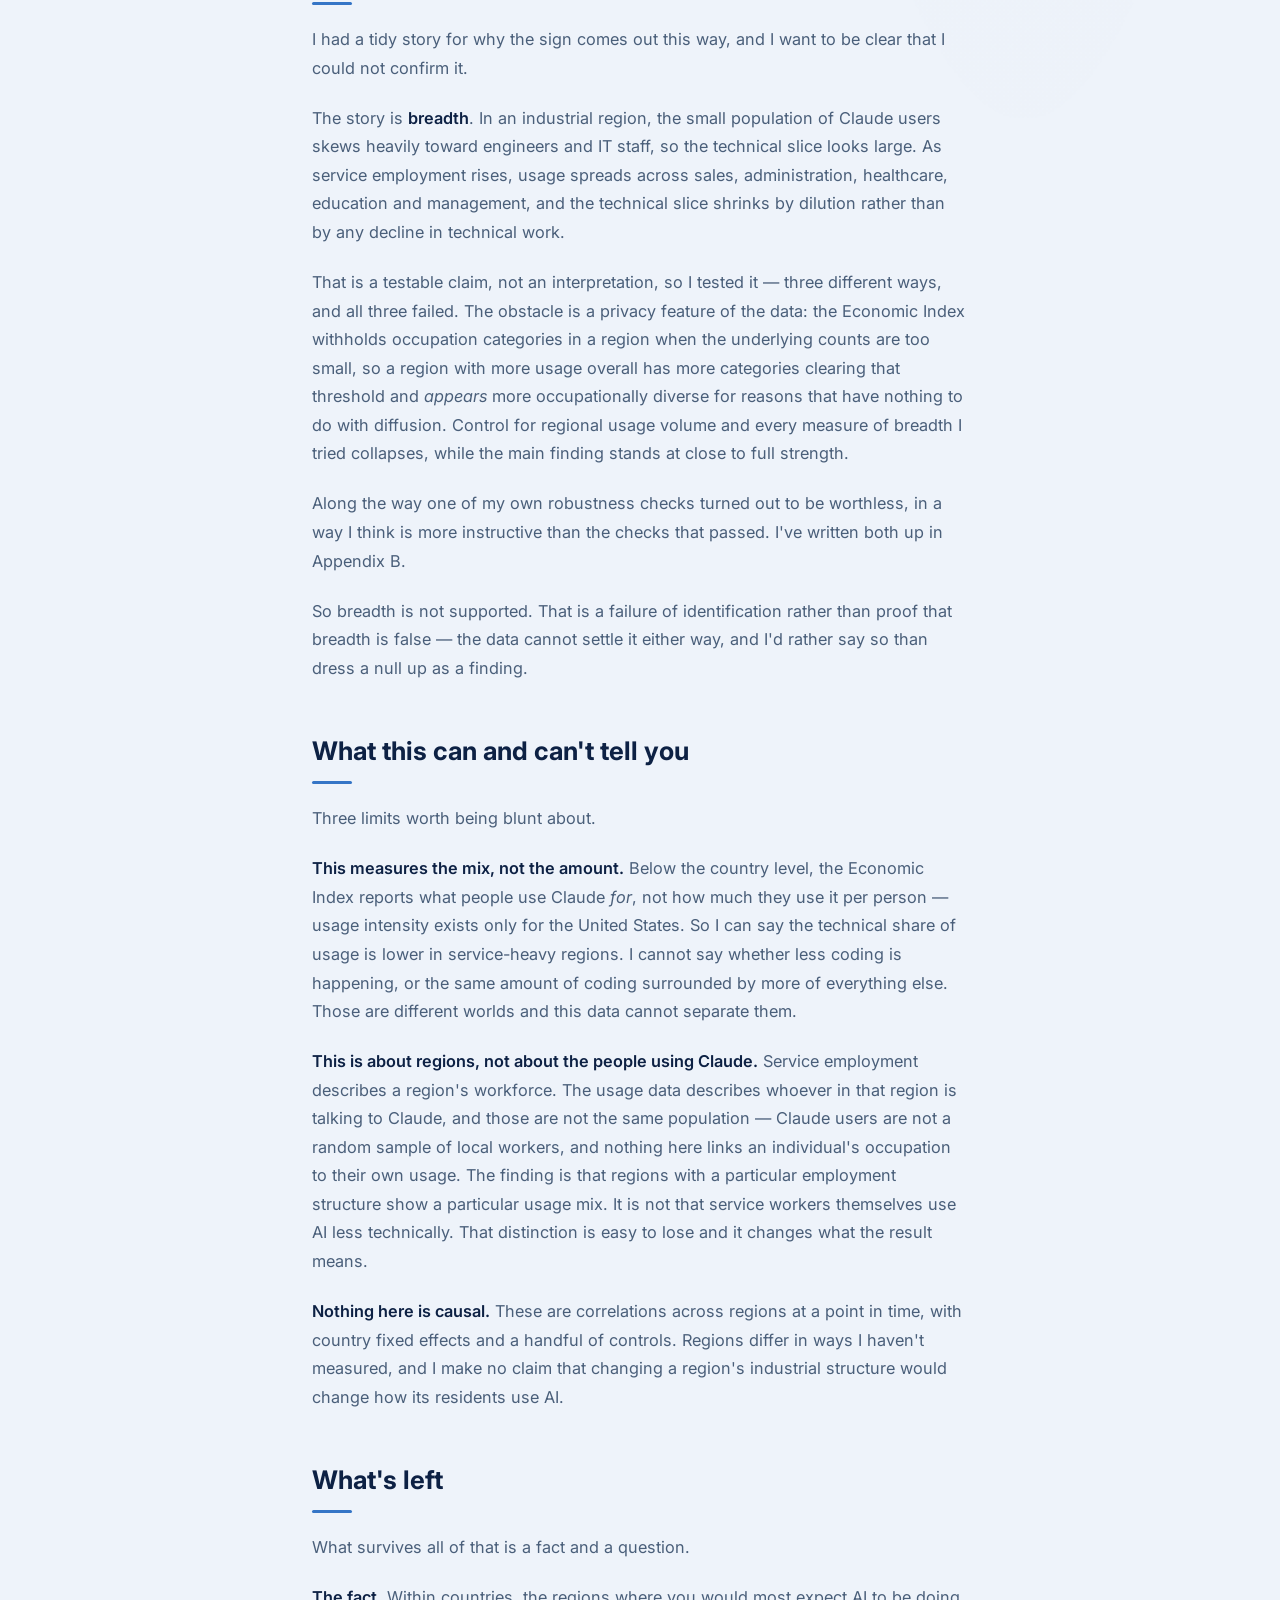
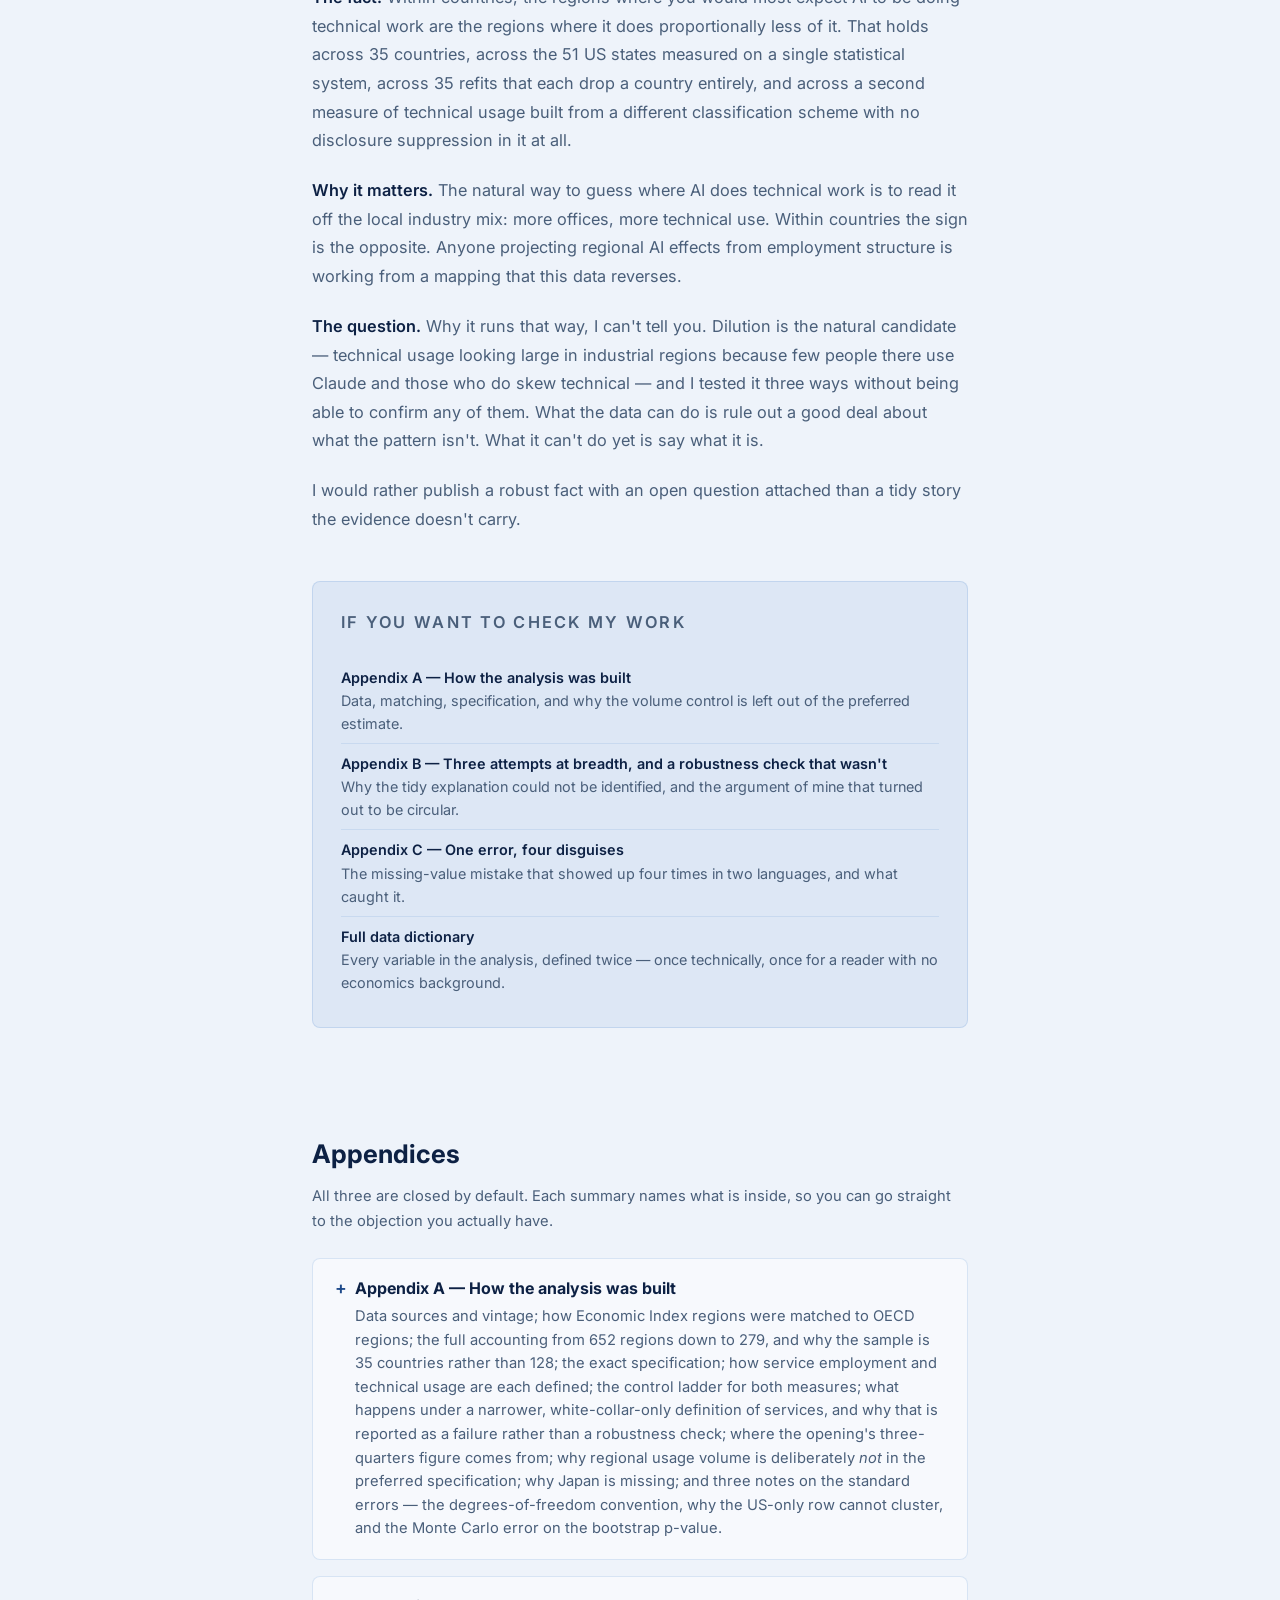
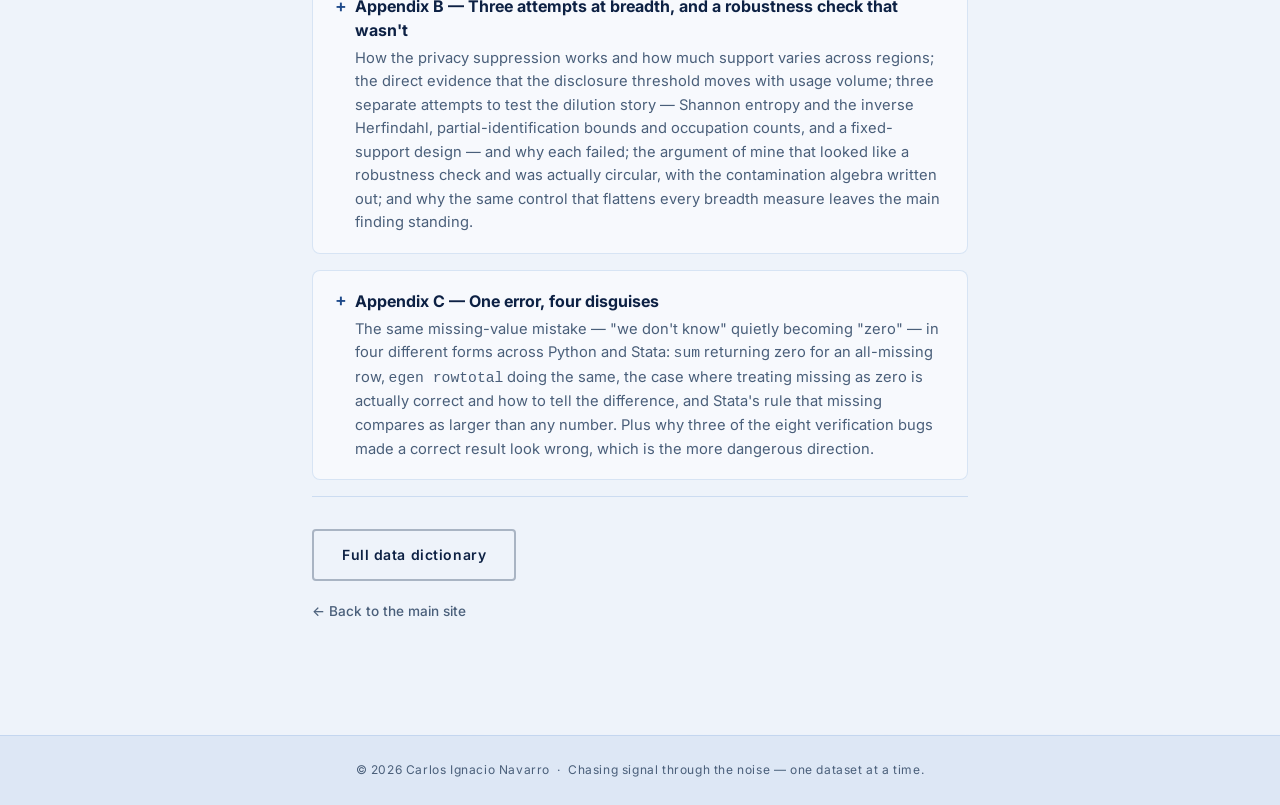
==== commit 4d728ced: "Real domain in preview tags" ====
--- a/research/ai-usage-regional-economies/index.html
+++ b/research/ai-usage-regional-economies/index.html
@@ -8,13 +8,12 @@
   <meta name="author" content="Carlos Ignacio Navarro" />
   <link rel="icon" href="../../favicon.svg" type="image/svg+xml" />
 
-  <!-- PHASE 5: replace every https://SITE_BASE/ below with the live URL. -->
   <meta property="og:type" content="article" />
   <meta property="og:site_name" content="Carlos Ignacio Navarro" />
   <meta property="og:title" content="More service jobs, less technical AI use — a subnational look" />
   <meta property="og:description" content="Across 279 OECD regions in 35 countries, regions with more service employment show a lower share of AI usage going to technical work — within countries, not between them." />
-  <meta property="og:url" content="https://SITE_BASE/research/ai-usage-regional-economies/" />
-  <meta property="og:image" content="https://SITE_BASE/research/ai-usage-regional-economies/figures/fig2_linked_map_scatter_static.png" />
+  <meta property="og:url" content="https://carlosignacionavarro.com/research/ai-usage-regional-economies/" />
+  <meta property="og:image" content="https://carlosignacionavarro.com/research/ai-usage-regional-economies/figures/fig2_linked_map_scatter_static.png" />
   <meta property="og:image:alt" content="A world map and a scatter plot showing the technical share of Claude usage falling as regional service employment rises, across 279 regions." />
   <meta property="article:published_time" content="2026-08-01" />
   <meta property="article:author" content="Carlos Ignacio Navarro" />
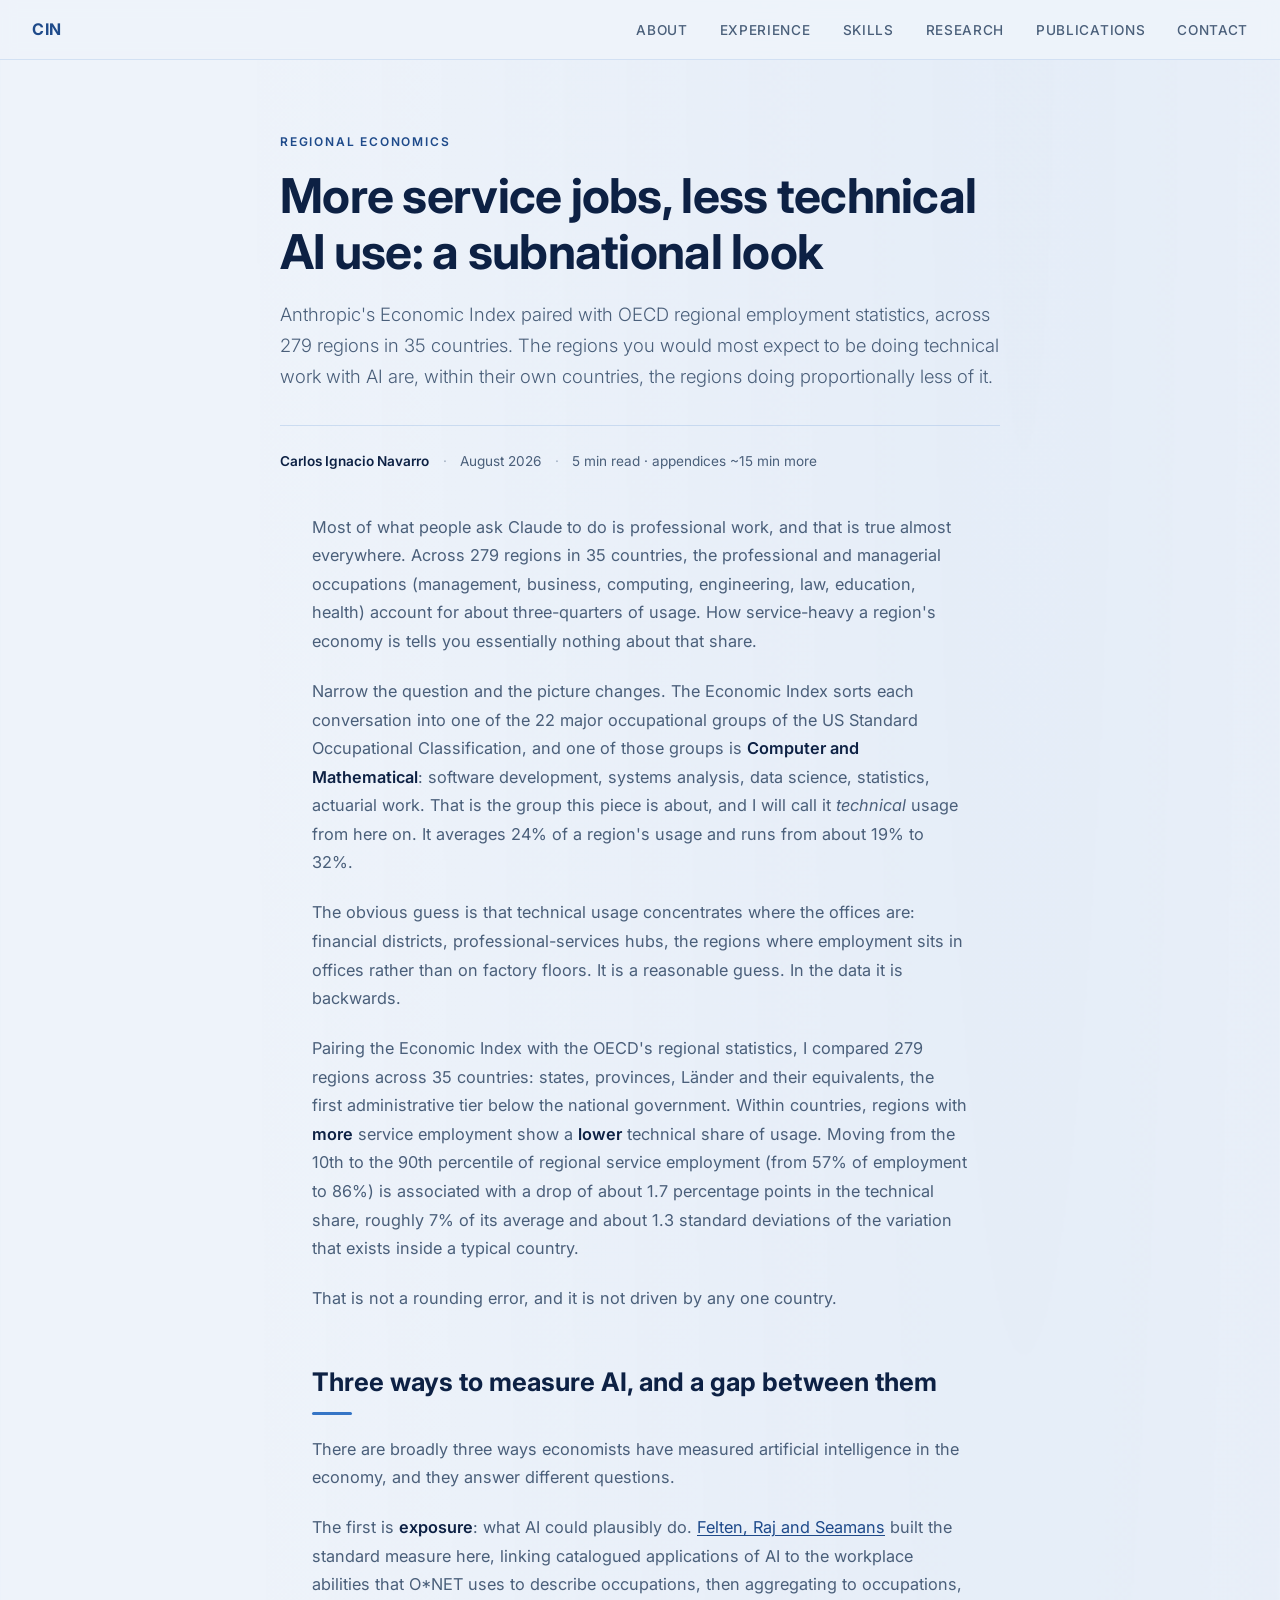
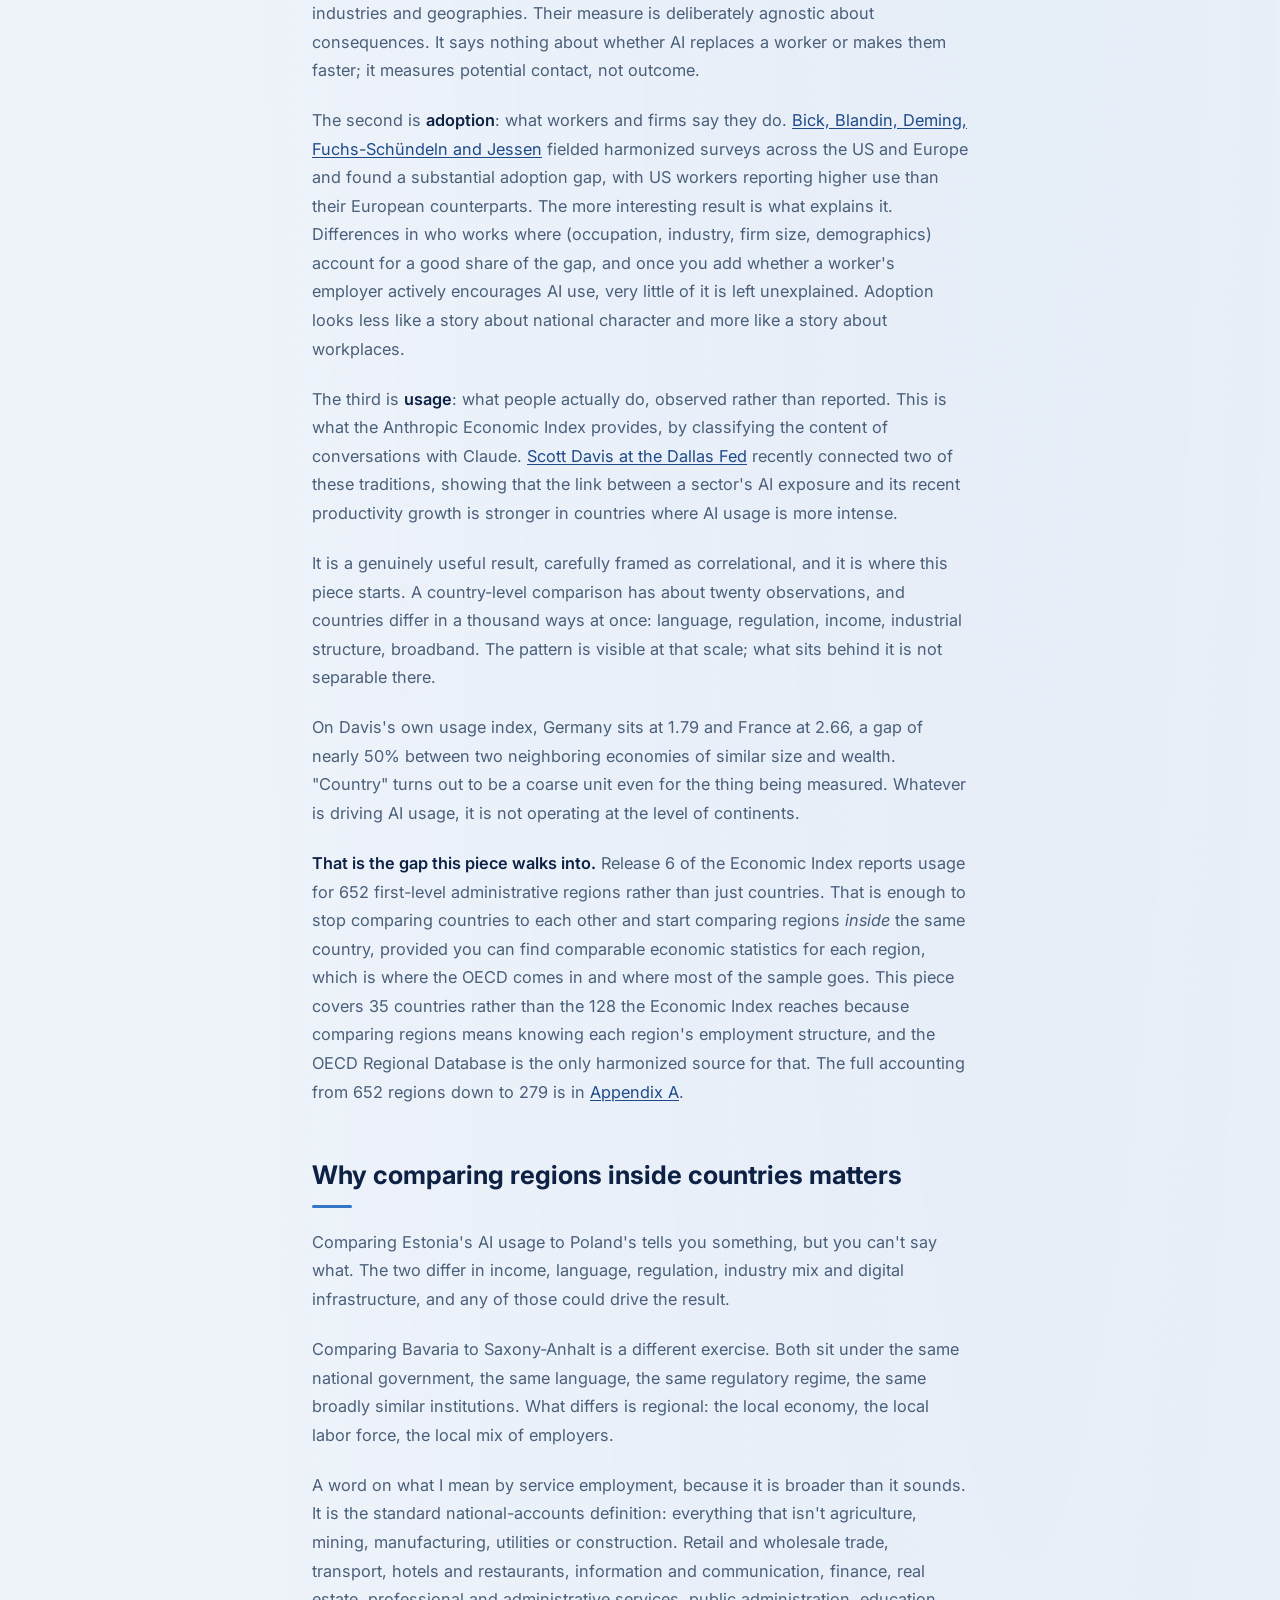
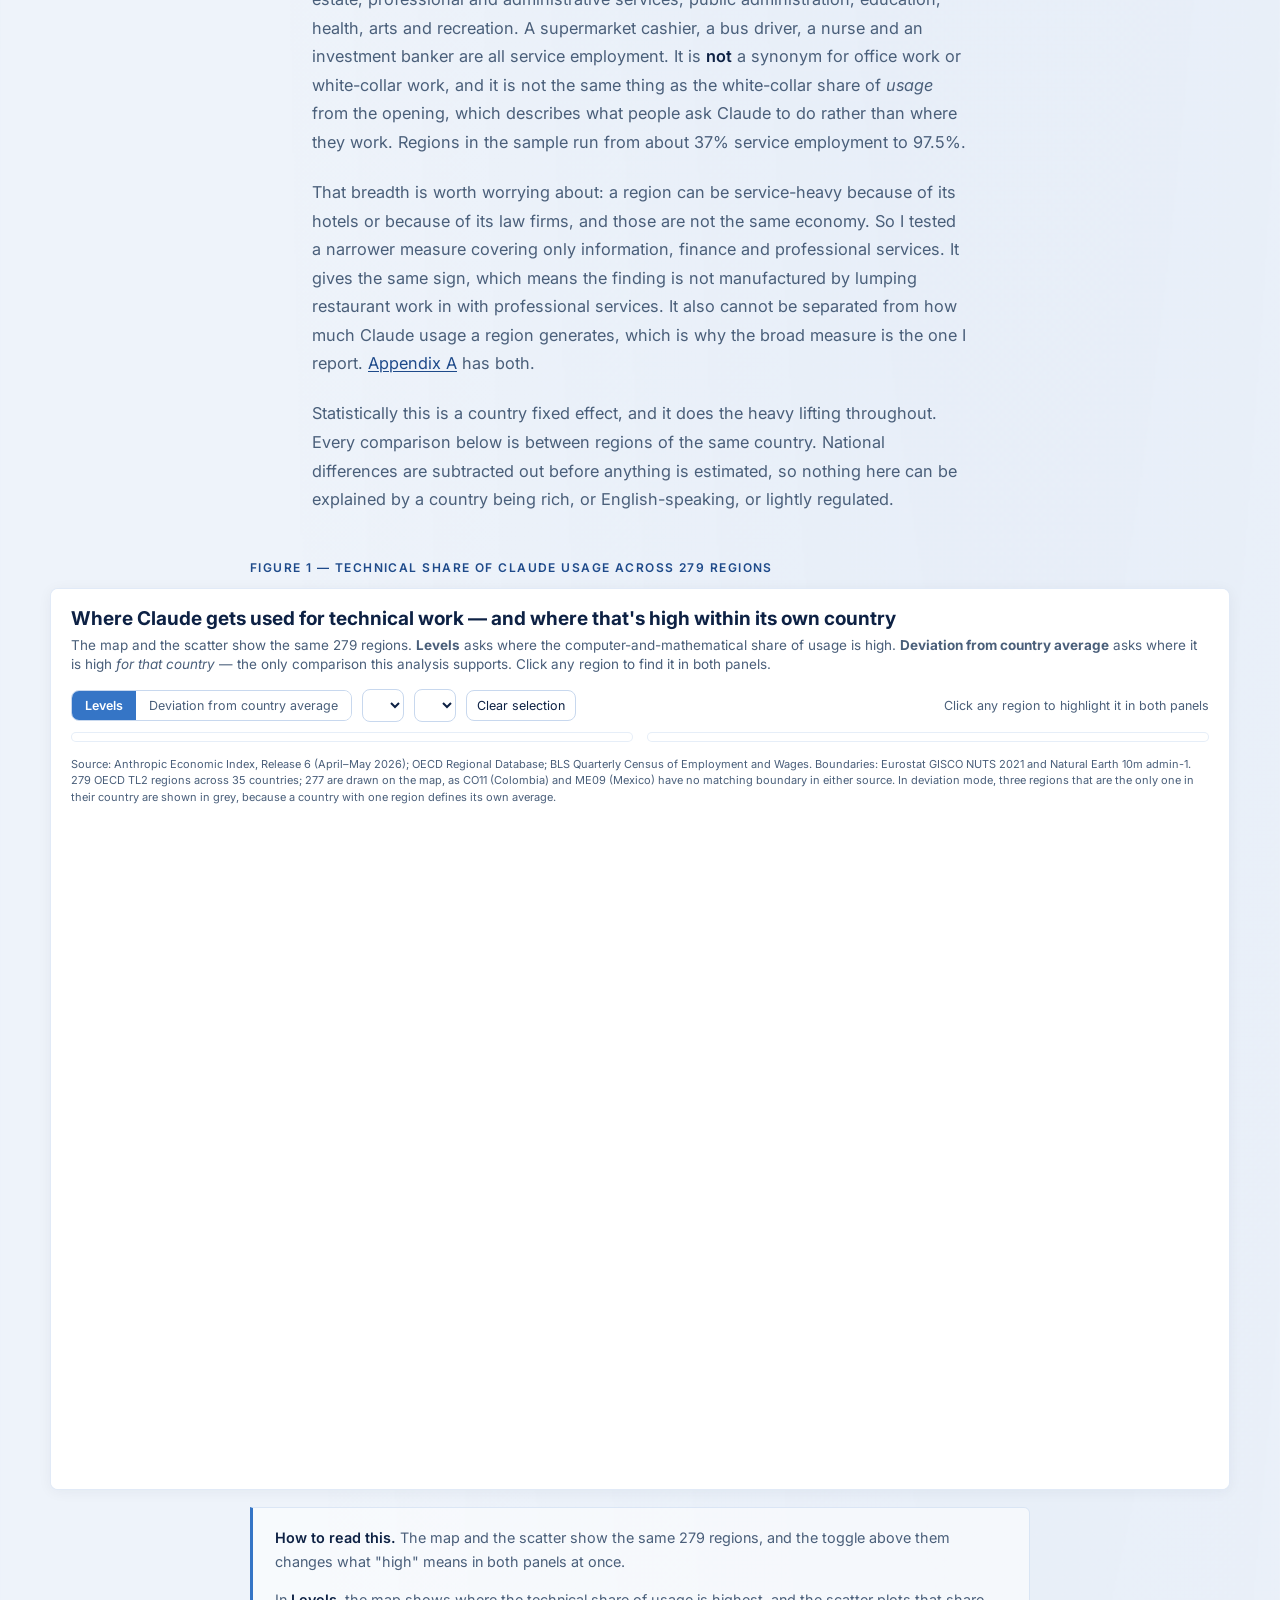
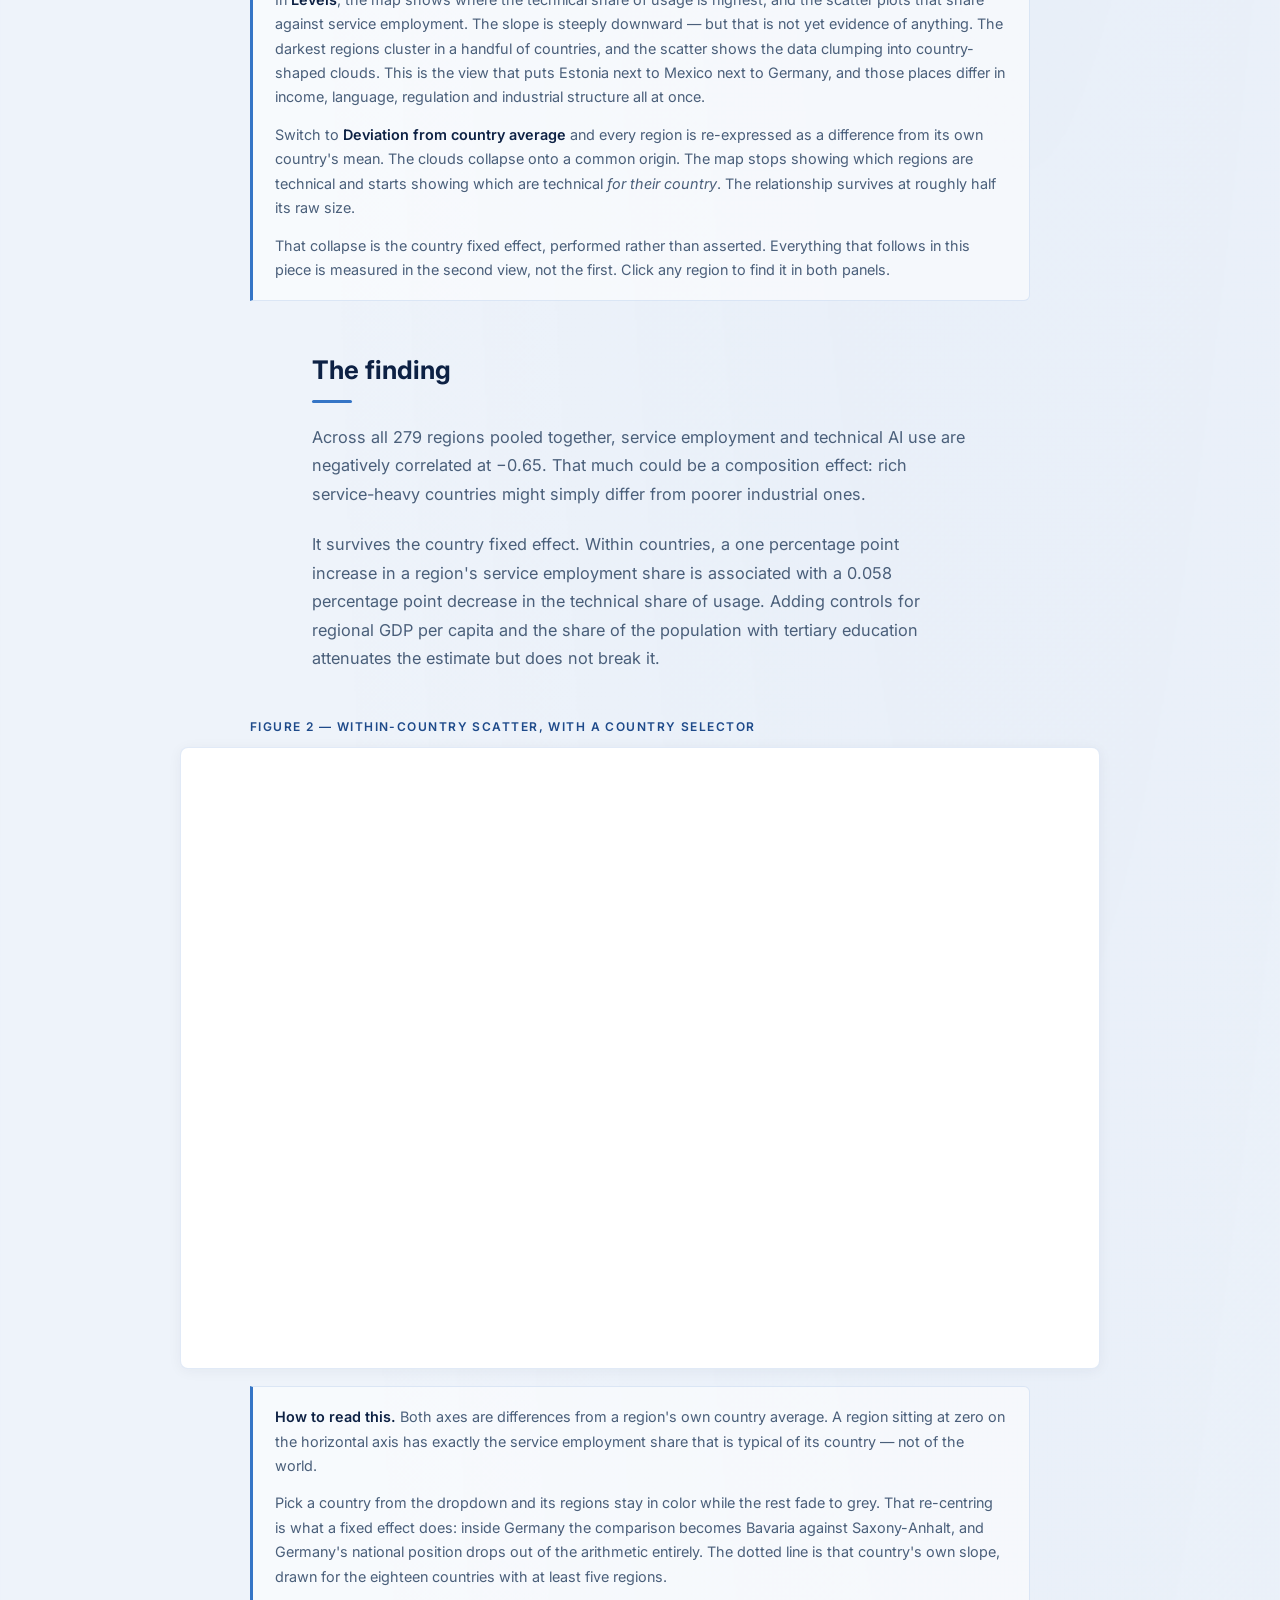
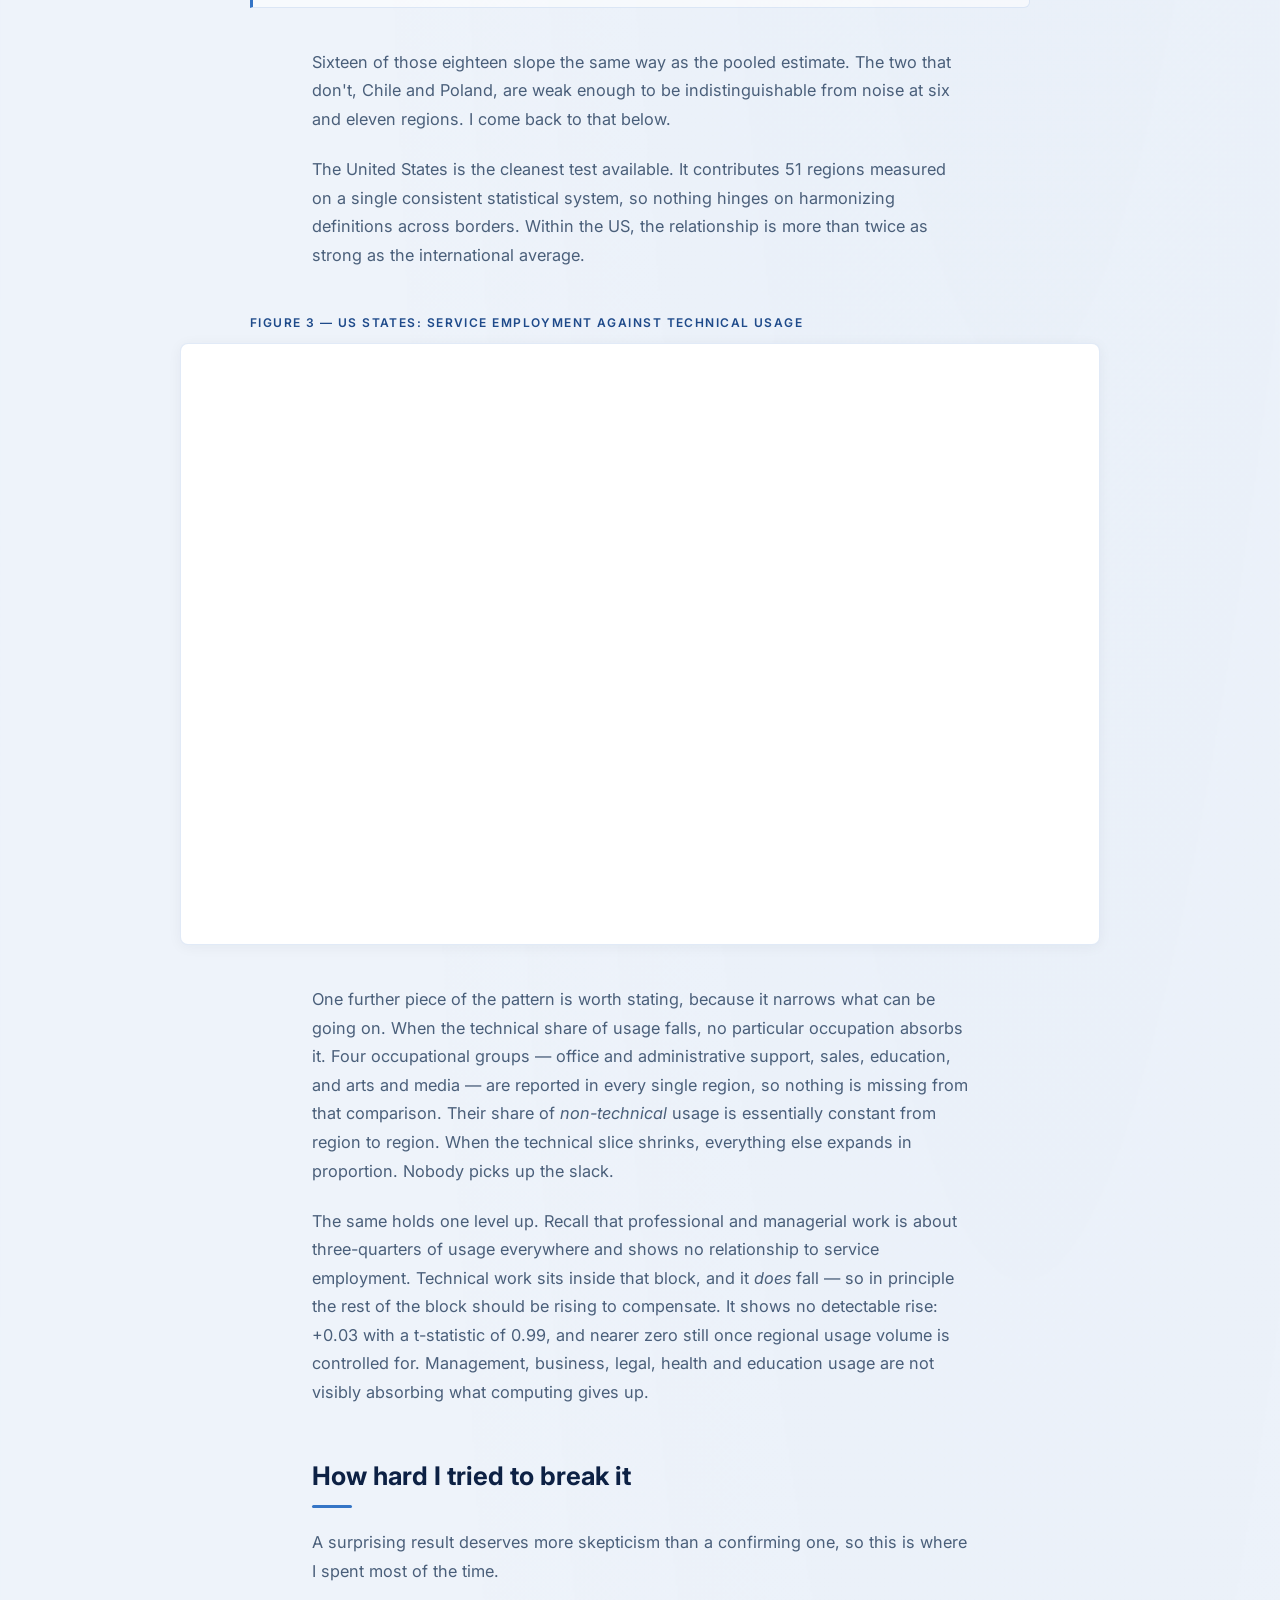
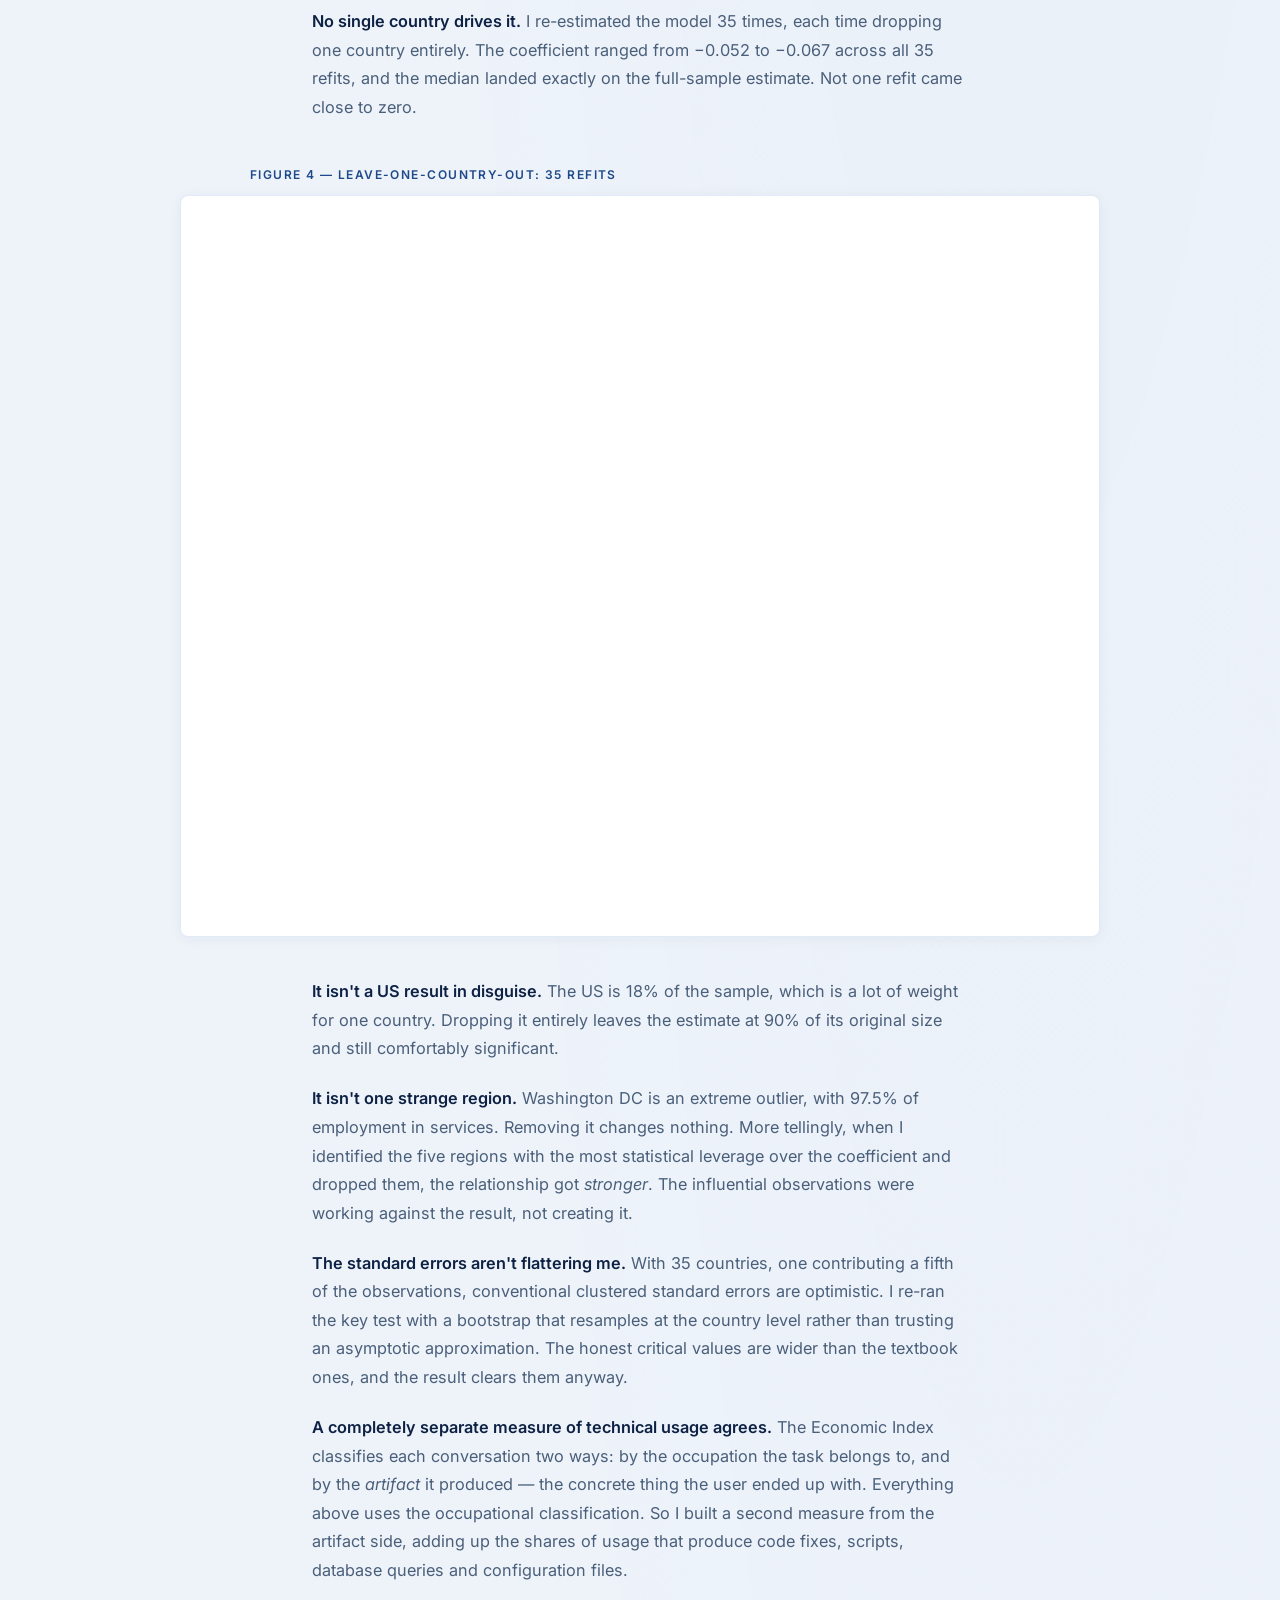
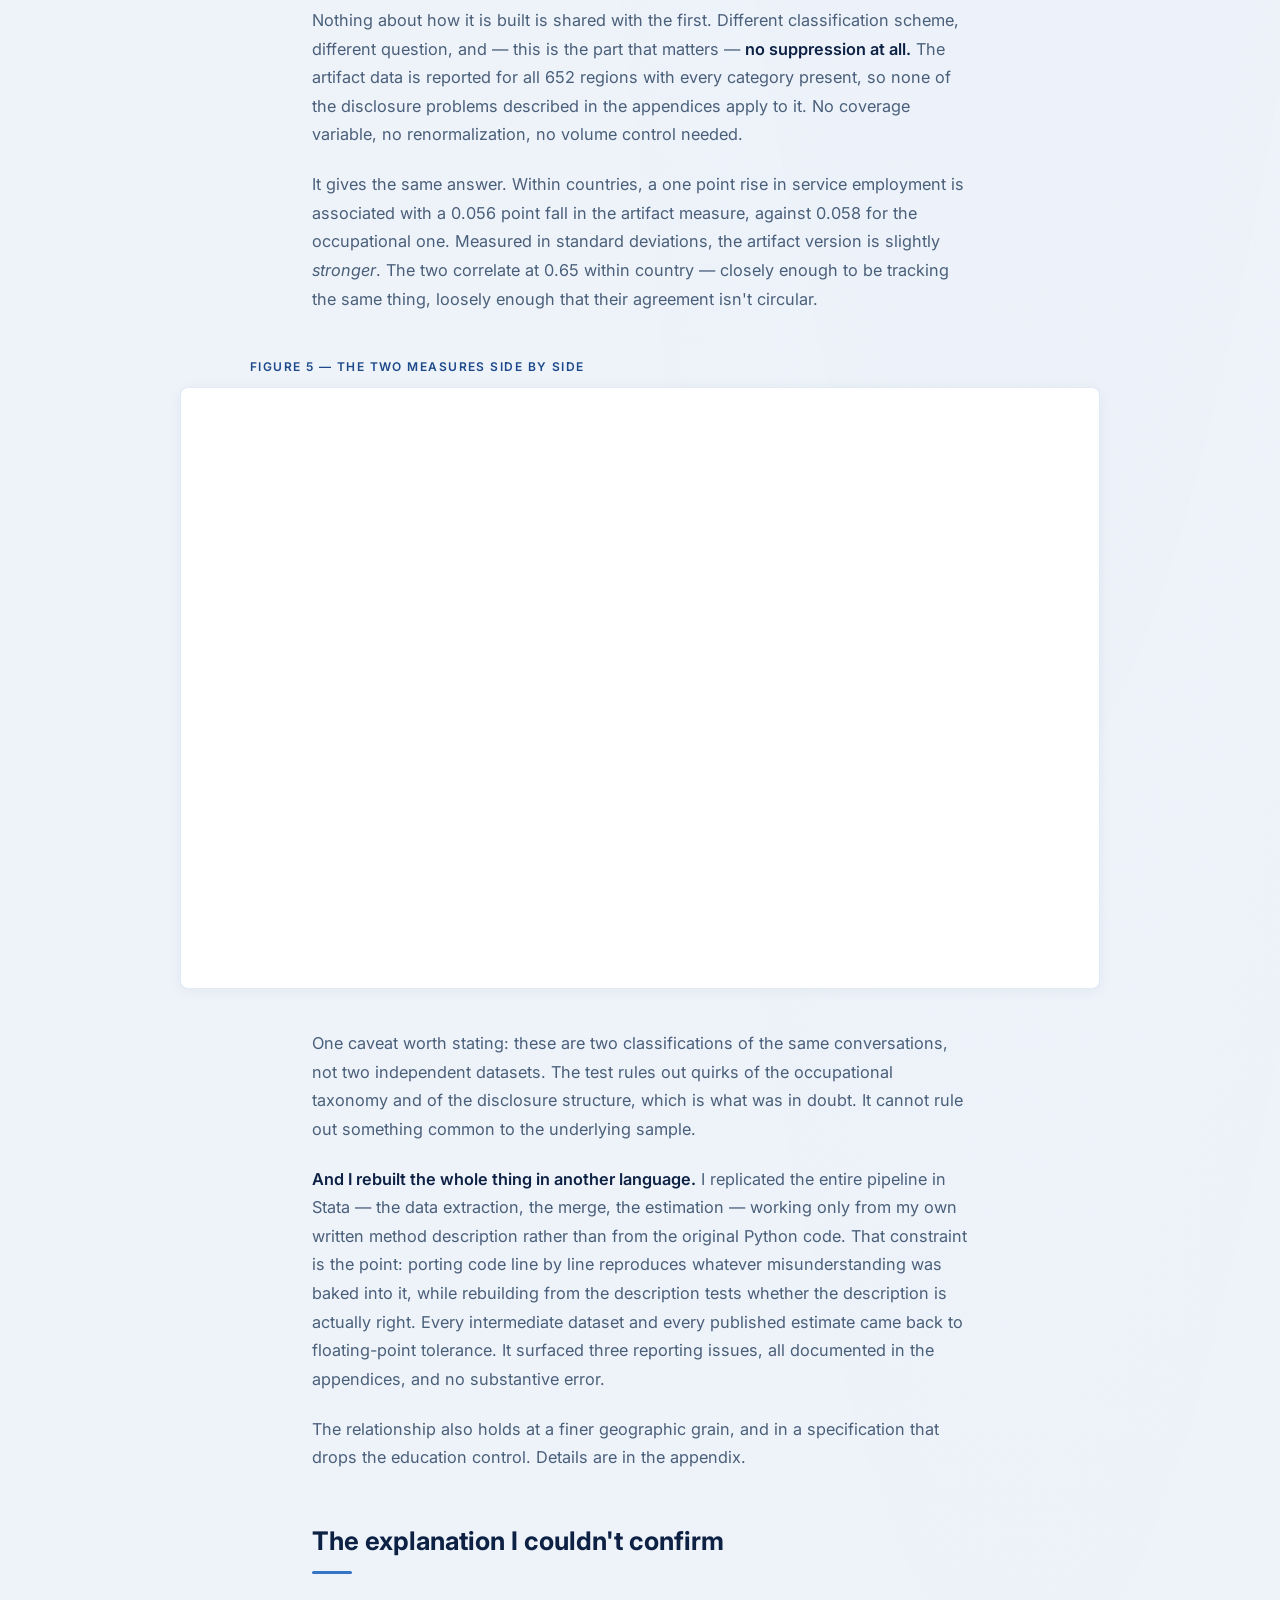
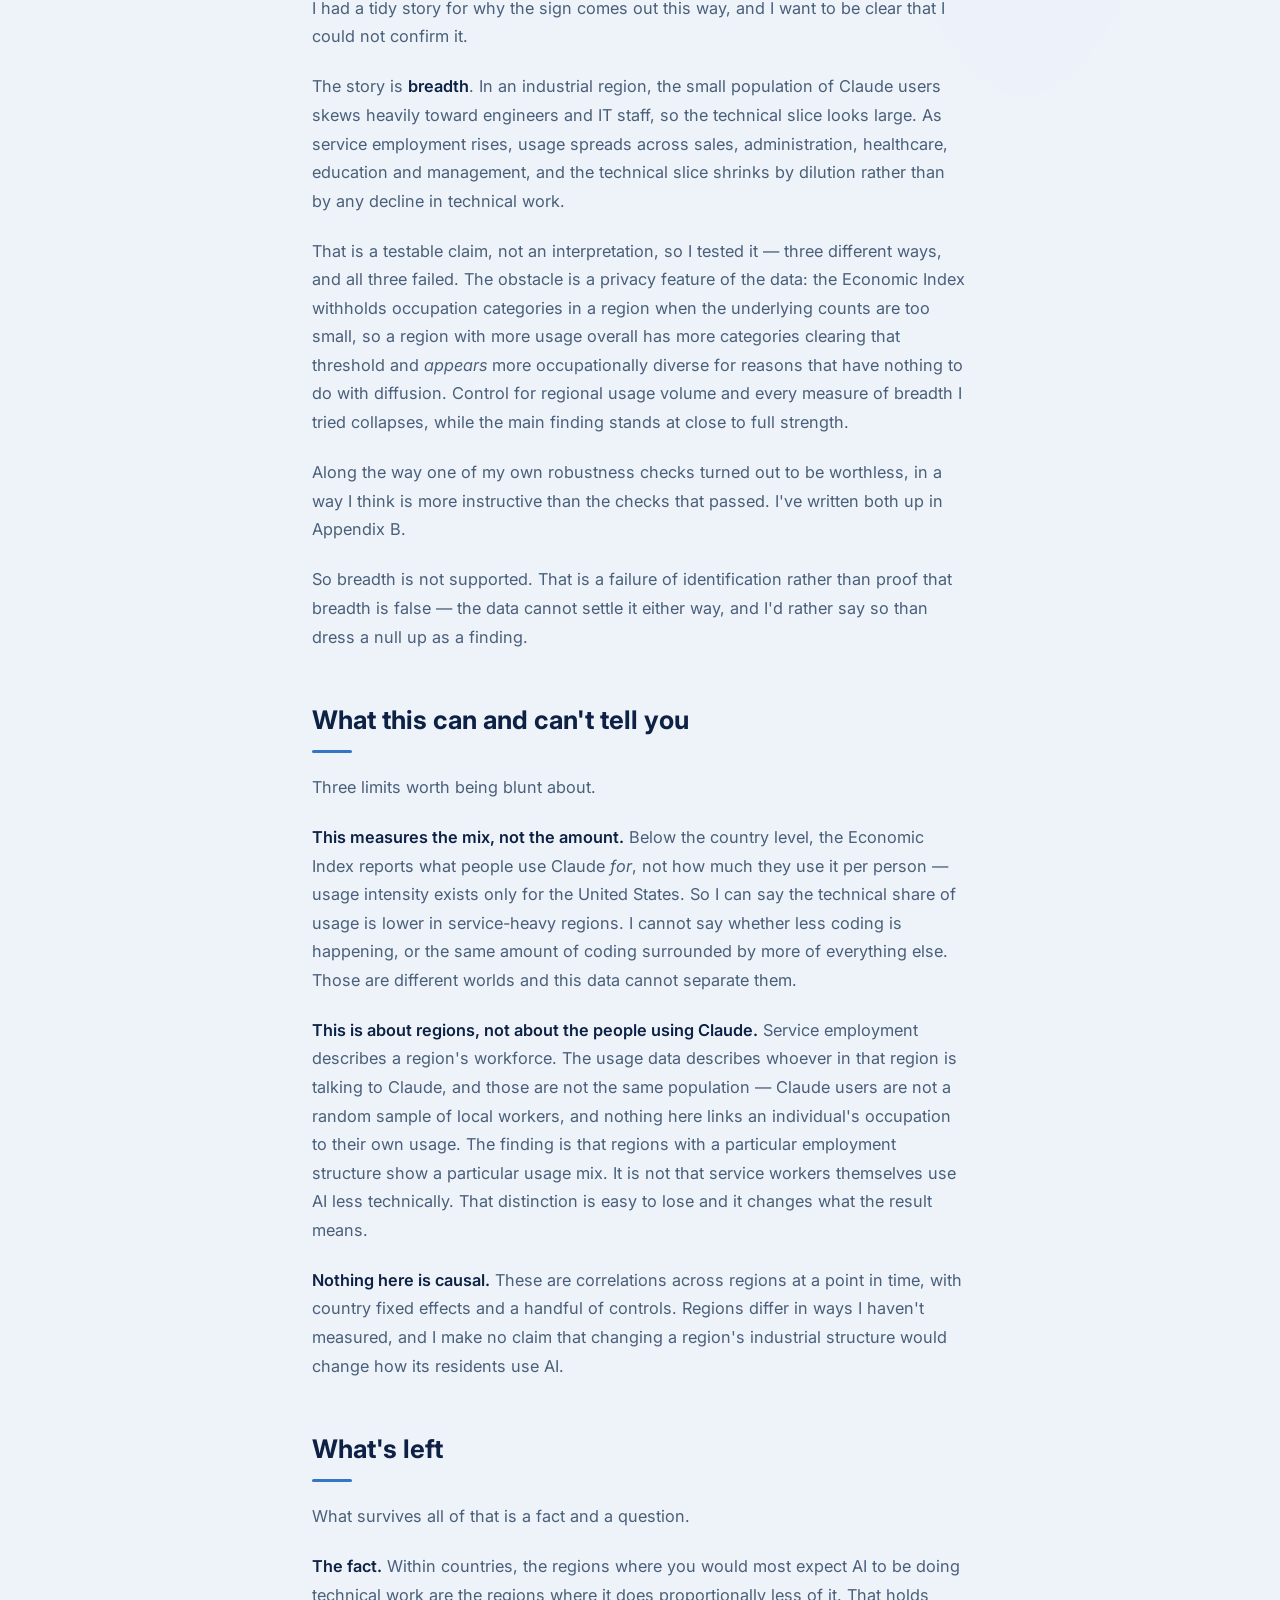
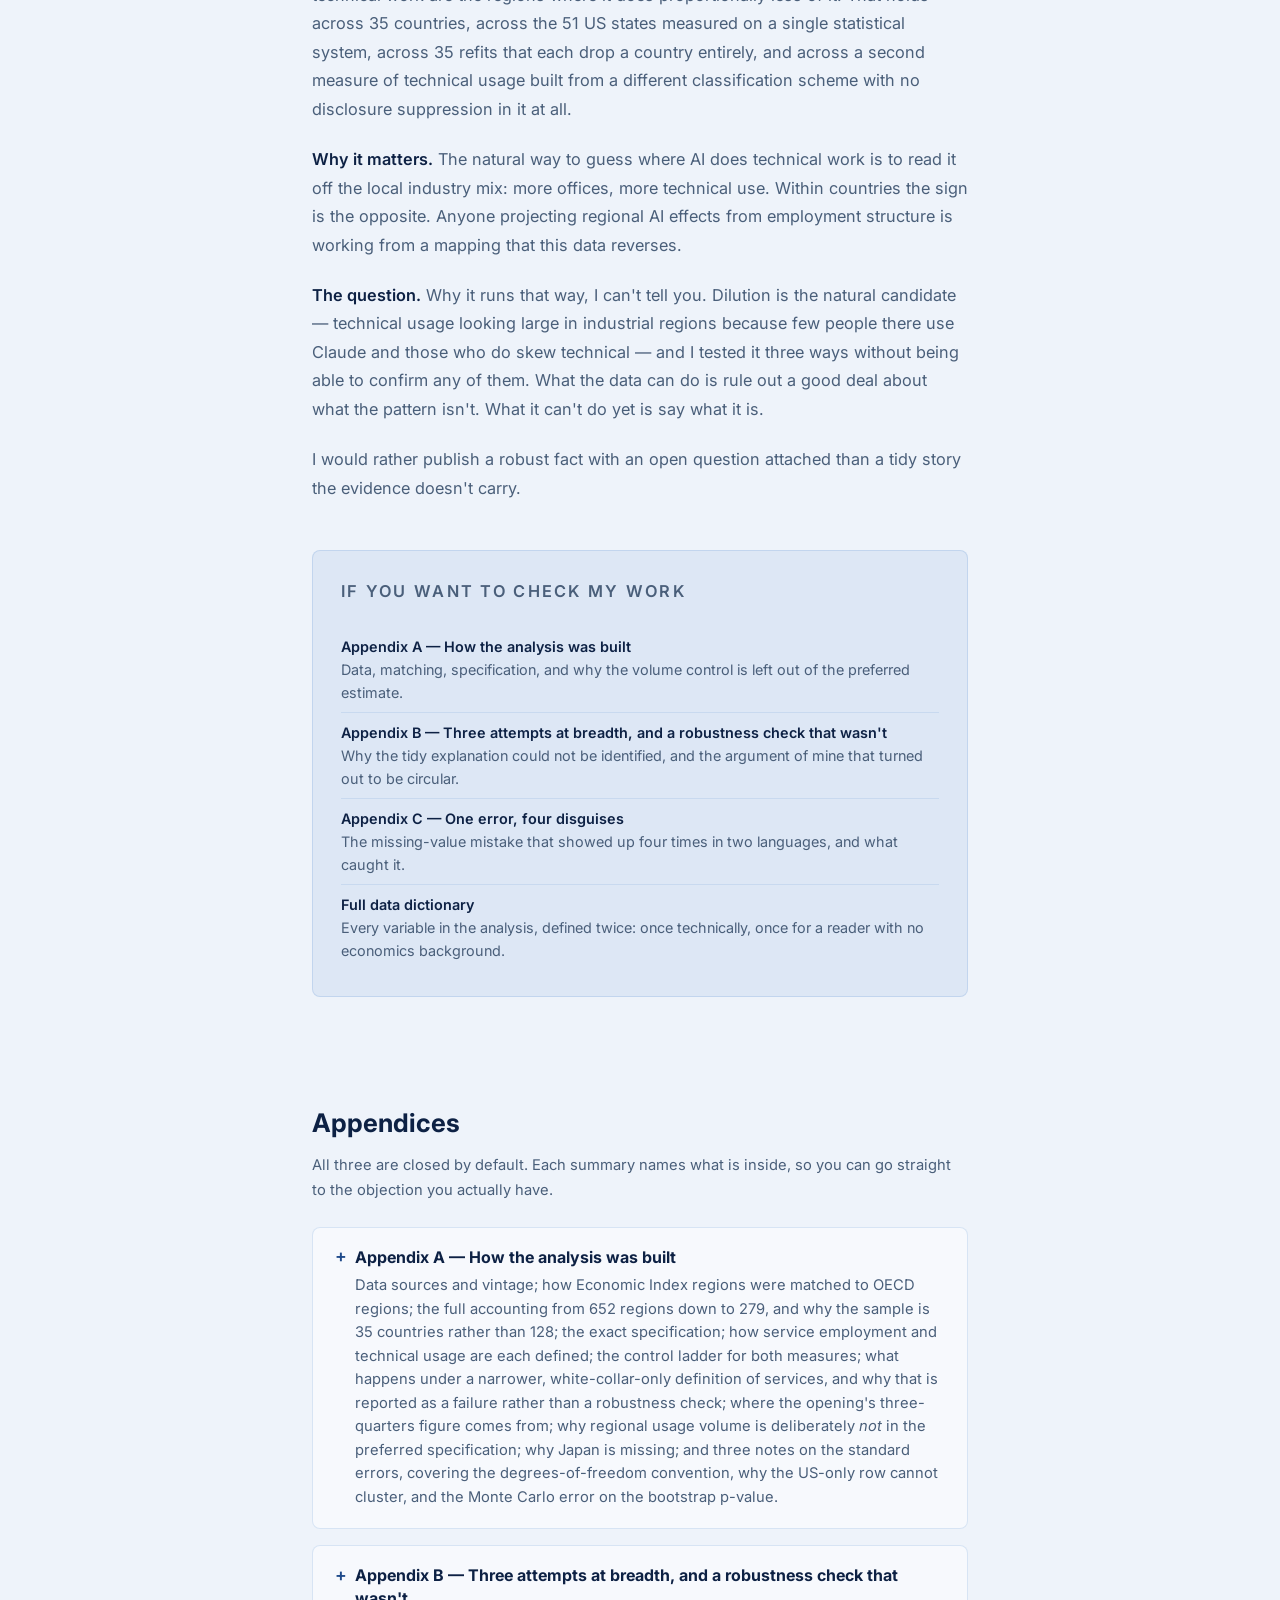
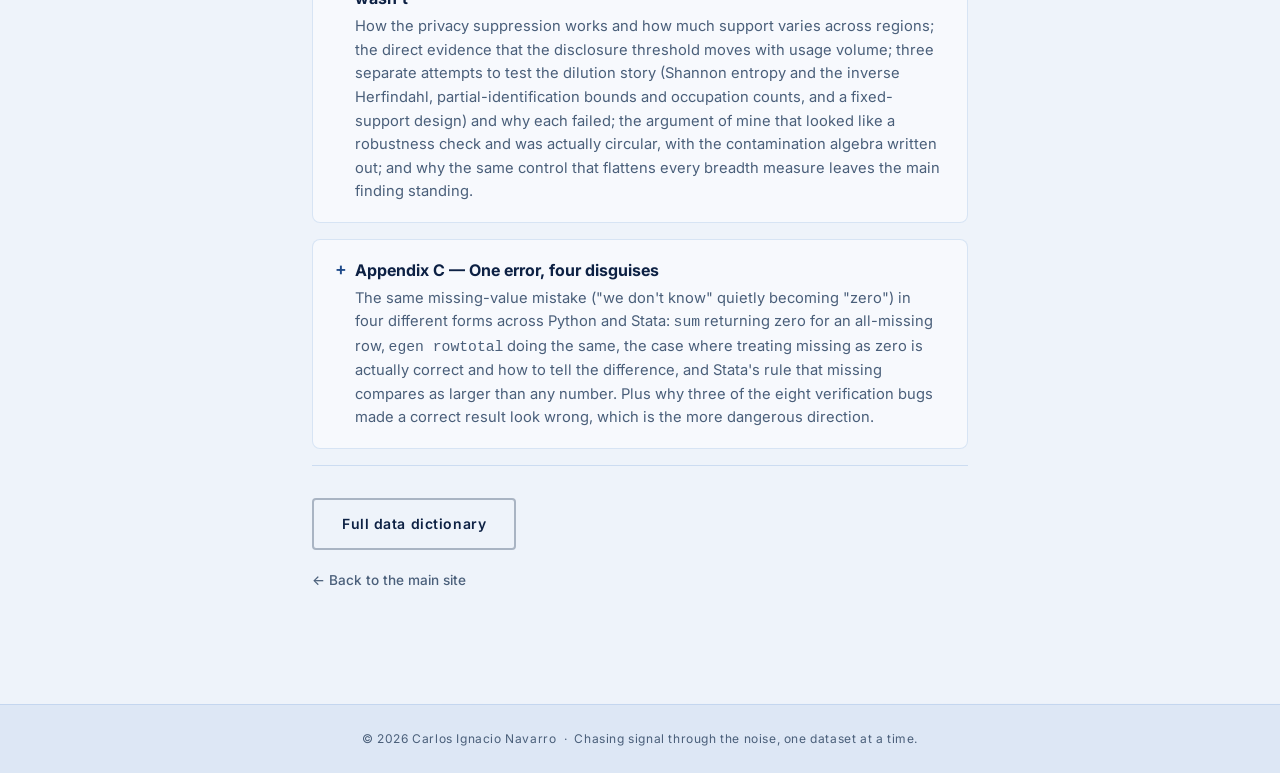
==== commit 73478f00: "Title to colon, US spelling, fewer em dashes" ====
--- a/research/ai-usage-regional-economies/index.html
+++ b/research/ai-usage-regional-economies/index.html
@@ -3,14 +3,14 @@
 <head>
   <meta charset="UTF-8" />
   <meta name="viewport" content="width=device-width, initial-scale=1.0" />
-  <title>More service jobs, less technical AI use — a subnational look</title>
+  <title>More service jobs, less technical AI use: a subnational look</title>
   <meta name="description" content="Across 279 OECD regions in 35 countries, regions with more service employment show a lower share of AI usage going to technical work — within countries, not between them. Anthropic's Economic Index paired with OECD regional employment statistics." />
   <meta name="author" content="Carlos Ignacio Navarro" />
   <link rel="icon" href="../../favicon.svg" type="image/svg+xml" />
 
   <meta property="og:type" content="article" />
   <meta property="og:site_name" content="Carlos Ignacio Navarro" />
-  <meta property="og:title" content="More service jobs, less technical AI use — a subnational look" />
+  <meta property="og:title" content="More service jobs, less technical AI use: a subnational look" />
   <meta property="og:description" content="Across 279 OECD regions in 35 countries, regions with more service employment show a lower share of AI usage going to technical work — within countries, not between them." />
   <meta property="og:url" content="https://carlosignacionavarro.com/research/ai-usage-regional-economies/" />
   <meta property="og:image" content="https://carlosignacionavarro.com/research/ai-usage-regional-economies/figures/fig2_linked_map_scatter_static.png" />
@@ -416,11 +416,11 @@
     <!-- ── HEADER ── -->
     <header class="article-head measure">
       <p class="article-kicker">Regional economics</p>
-      <h1 class="article-title">More service jobs, less technical AI use — a subnational look</h1>
+      <h1 class="article-title">More service jobs, less technical AI use: a subnational look</h1>
       <p class="article-standfirst">
         Anthropic's Economic Index paired with OECD regional employment statistics, across
         279 regions in 35 countries. The regions you would most expect to be doing technical
-        work with AI are — within their own countries — the regions doing proportionally less
+        work with AI are, within their own countries, the regions doing proportionally less
         of it.
       </p>
       <div class="article-byline">
@@ -438,7 +438,7 @@
       <p class="lede">
         Most of what people ask Claude to do is professional work, and that is true almost
         everywhere. Across 279 regions in 35 countries, the professional and managerial
-        occupations — management, business, computing, engineering, law, education, health —
+        occupations (management, business, computing, engineering, law, education, health)
         account for about three-quarters of usage. How service-heavy a region's economy is
         tells you essentially nothing about that share.
       </p>
@@ -446,7 +446,7 @@
       <p>
         Narrow the question and the picture changes. The Economic Index sorts each conversation
         into one of the 22 major occupational groups of the US Standard Occupational
-        Classification, and one of those groups is <strong>Computer and Mathematical</strong> —
+        Classification, and one of those groups is <strong>Computer and Mathematical</strong>:
         software development, systems analysis, data science, statistics, actuarial work. That
         is the group this piece is about, and I will call it <em>technical</em> usage from here
         on. It averages 24% of a region's usage and runs from about 19% to 32%.
@@ -460,11 +460,11 @@
 
       <p>
         Pairing the Economic Index with the OECD's regional statistics, I compared 279 regions
-        across 35 countries — states, provinces, Länder and their equivalents, the first
+        across 35 countries: states, provinces, Länder and their equivalents, the first
         administrative tier below the national government. Within countries, regions with
         <strong>more</strong> service employment show a <strong>lower</strong> technical share
-        of usage. Moving from the 10th to the 90th percentile of regional service employment —
-        from 57% of employment to 86% — is associated with a drop of about 1.7 percentage
+        of usage. Moving from the 10th to the 90th percentile of regional service employment
+        (from 57% of employment to 86%) is associated with a drop of about 1.7 percentage
         points in the technical share, roughly 7% of its average and about 1.3 standard
         deviations of the variation that exists inside a typical country.
       </p>
@@ -486,8 +486,8 @@
         Raj and Seamans</a> built the standard measure here, linking catalogued applications of AI to the
         workplace abilities that O*NET uses to describe occupations, then aggregating to
         occupations, industries and geographies. Their measure is deliberately agnostic about
-        consequences — it says nothing about whether AI replaces a worker or makes them faster.
-        It measures potential contact, not outcome.
+        consequences. It says nothing about whether AI replaces a worker or makes them faster;
+        it measures potential contact, not outcome.
       </p>
 
       <p>
@@ -496,7 +496,7 @@
         Blandin, Deming, Fuchs-Schündeln and Jessen</a> fielded harmonized surveys across the US
         and Europe and found a substantial adoption gap, with US workers reporting higher use
         than their European counterparts. The more interesting result is what explains it.
-        Differences in who works where — occupation, industry, firm size, demographics —
+        Differences in who works where (occupation, industry, firm size, demographics)
         account for a good share of the gap, and once you add whether a worker's employer
         actively encourages AI use, very little of it is left unexplained. Adoption looks less
         like a story about national character and more like a story about workplaces.
@@ -515,14 +515,14 @@
       <p>
         It is a genuinely useful result, carefully framed as correlational, and it is where this
         piece starts. A country-level comparison has about twenty observations, and countries
-        differ in a thousand ways at once — language, regulation, income, industrial structure,
+        differ in a thousand ways at once: language, regulation, income, industrial structure,
         broadband. The pattern is visible at that scale; what sits behind it is not separable
         there.
       </p>
 
       <p>
-        On Davis's own usage index, Germany sits at 1.79 and France at 2.66 — a gap of nearly
-        50% between two neighbouring economies of similar size and wealth. "Country" turns out
+        On Davis's own usage index, Germany sits at 1.79 and France at 2.66, a gap of nearly
+        50% between two neighboring economies of similar size and wealth. "Country" turns out
         to be a coarse unit even for the thing being measured. Whatever is driving AI usage, it
         is not operating at the level of continents.
       </p>
@@ -531,7 +531,7 @@
         <strong>That is the gap this piece walks into.</strong> Release 6 of the Economic Index
         reports usage for 652 first-level administrative regions rather than just countries.
         That is enough to stop comparing countries to each other and start comparing regions
-        <em>inside</em> the same country — provided you can find comparable economic statistics
+        <em>inside</em> the same country, provided you can find comparable economic statistics
         for each region, which is where the OECD comes in and where most of the sample goes.
         This piece covers 35 countries rather than the 128 the Economic Index reaches because
         comparing regions means knowing each region's employment structure, and the OECD
@@ -550,7 +550,7 @@
       <p>
         Comparing Bavaria to Saxony-Anhalt is a different exercise. Both sit under the same
         national government, the same language, the same regulatory regime, the same broadly
-        similar institutions. What differs is regional: the local economy, the local labour
+        similar institutions. What differs is regional: the local economy, the local labor
         force, the local mix of employers.
       </p>
 
@@ -561,7 +561,7 @@
         and restaurants, information and communication, finance, real estate, professional and
         administrative services, public administration, education, health, arts and recreation.
         A supermarket cashier, a bus driver, a nurse and an investment banker are all service
-        employment. It is <strong>not</strong> a synonym for office work or white-collar work —
+        employment. It is <strong>not</strong> a synonym for office work or white-collar work,
         and it is not the same thing as the white-collar share of <em>usage</em> from the
         opening, which describes what people ask Claude to do rather than where they work.
         Regions in the sample run from about 37% service employment to 97.5%.
@@ -651,7 +651,7 @@
           <p><strong>How to read this.</strong> Both axes are differences from a region's own
           country average. A region sitting at zero on the horizontal axis has exactly the service
           employment share that is typical of its country — not of the world.</p>
-          <p>Pick a country from the dropdown and its regions stay in colour while the rest fade to
+          <p>Pick a country from the dropdown and its regions stay in color while the rest fade to
           grey. That re-centring is what a fixed effect does: inside Germany the comparison becomes
           Bavaria against Saxony-Anhalt, and Germany's national position drops out of the arithmetic
           entirely. The dotted line is that country's own slope, drawn for the eighteen countries
@@ -660,8 +660,8 @@
       </figure>
 
       <p>
-        Sixteen of those eighteen slope the same way as the pooled estimate. The two that don't —
-        Chile and Poland — are weak enough to be indistinguishable from noise at six and eleven
+        Sixteen of those eighteen slope the same way as the pooled estimate. The two that don't,
+        Chile and Poland, are weak enough to be indistinguishable from noise at six and eleven
         regions. I come back to that below.
       </p>
 
@@ -706,7 +706,7 @@
       <h2>How hard I tried to break it</h2>
 
       <p>
-        A surprising result deserves more scepticism than a confirming one, so this is where I
+        A surprising result deserves more skepticism than a confirming one, so this is where I
         spent most of the time.
       </p>
 
@@ -929,7 +929,7 @@
           </li>
           <li>
             <a href="data-dictionary.html">Full data dictionary</a><br />
-            <span class="jump-desc">Every variable in the analysis, defined twice — once
+            <span class="jump-desc">Every variable in the analysis, defined twice: once
             technically, once for a reader with no economics background.</span>
           </li>
         </ul>
@@ -956,8 +956,9 @@
           white-collar-only definition of services, and why that is reported as a failure rather
           than a robustness check; where the opening's three-quarters figure comes from; why regional
           usage volume is deliberately <em>not</em> in the preferred specification; why Japan is
-          missing; and three notes on the standard errors — the degrees-of-freedom convention, why
-          the US-only row cannot cluster, and the Monte Carlo error on the bootstrap p-value.
+          missing; and three notes on the standard errors, covering the degrees-of-freedom
+          convention, why the US-only row cannot cluster, and the Monte Carlo error on the
+          bootstrap p-value.
         </summary>
         <div class="appendix-content">
           <p><strong>Data.</strong> Anthropic Economic Index, Release 6 (June 2026), covering two
@@ -988,7 +989,7 @@
 
           <p>Every step in that funnel is a data-availability constraint rather than a choice.
           Nothing was excluded on the basis of its values, and the binding constraint throughout is
-          the <em>labour statistics</em>, not the usage data — the Economic Index covers far more of
+          the <em>labor statistics</em>, not the usage data — the Economic Index covers far more of
           the world than the OECD's regional employment series does. The one case where a country was
           recovered by going elsewhere is the United States, where the OECD series lacks the required
           industry detail and QCEW supplies it.</p>
@@ -1090,7 +1091,7 @@
           <p>Japan is absent for a mundane reason: the OECD's regional database reports total
           employment for Japanese regions but not the industry breakdown this analysis needs, and
           likewise carries no regional figures for educational attainment. Japanese usage data exists
-          in the Economic Index and maps cleanly to OECD regions — the gap is on the labour-statistics
+          in the Economic Index and maps cleanly to OECD regions — the gap is on the labor-statistics
           side, and it is the same gap that required supplementing US states from a separate source.</p>
 
           <h4>A note on one control</h4>
@@ -1138,8 +1139,8 @@
           <h3 class="appendix-name">Appendix B — Three attempts at breadth, and a robustness check that wasn't</h3>
           How the privacy suppression works and how much support varies across regions; the direct
           evidence that the disclosure threshold moves with usage volume; three separate attempts to
-          test the dilution story — Shannon entropy and the inverse Herfindahl,
-          partial-identification bounds and occupation counts, and a fixed-support design — and why
+          test the dilution story (Shannon entropy and the inverse Herfindahl,
+          partial-identification bounds and occupation counts, and a fixed-support design) and why
           each failed; the argument of mine that looked like a robustness check and was actually
           circular, with the contamination algebra written out; and why the same control that
           flattens every breadth measure leaves the main finding standing.
@@ -1175,7 +1176,7 @@
           <p><em>If diversity can't be measured cleanly, can it at least be bracketed?</em></p>
 
           <p>Rather than adjust for the withheld mass, bound it: entropy computed under the most and
-          least favourable assumptions about the hidden categories, which is partial identification
+          least favorable assumptions about the hidden categories, which is partial identification
           rather than imputation. The bounds came out roughly 60% as wide as the entire
           cross-regional variation, so the sign follows from the assumption rather than from the
           data. Separately, the count of occupations with detectable usage looked strongly related to
@@ -1236,7 +1237,7 @@
       <details class="appendix" id="appendix-c">
         <summary>
           <h3 class="appendix-name">Appendix C — One error, four disguises</h3>
-          The same missing-value mistake — "we don't know" quietly becoming "zero" — in four
+          The same missing-value mistake ("we don't know" quietly becoming "zero") in four
           different forms across Python and Stata: <code>sum</code> returning zero for an all-missing
           row, <code>egen rowtotal</code> doing the same, the case where treating missing as zero is
           actually correct and how to tell the difference, and Stata's rule that missing compares as
@@ -1308,7 +1309,7 @@
 </main>
 
 <footer>
-  &copy; 2026 Carlos Ignacio Navarro &nbsp;·&nbsp; Chasing signal through the noise — one dataset at a time.
+  &copy; 2026 Carlos Ignacio Navarro &nbsp;·&nbsp; Chasing signal through the noise, one dataset at a time.
 </footer>
 
 <script>
